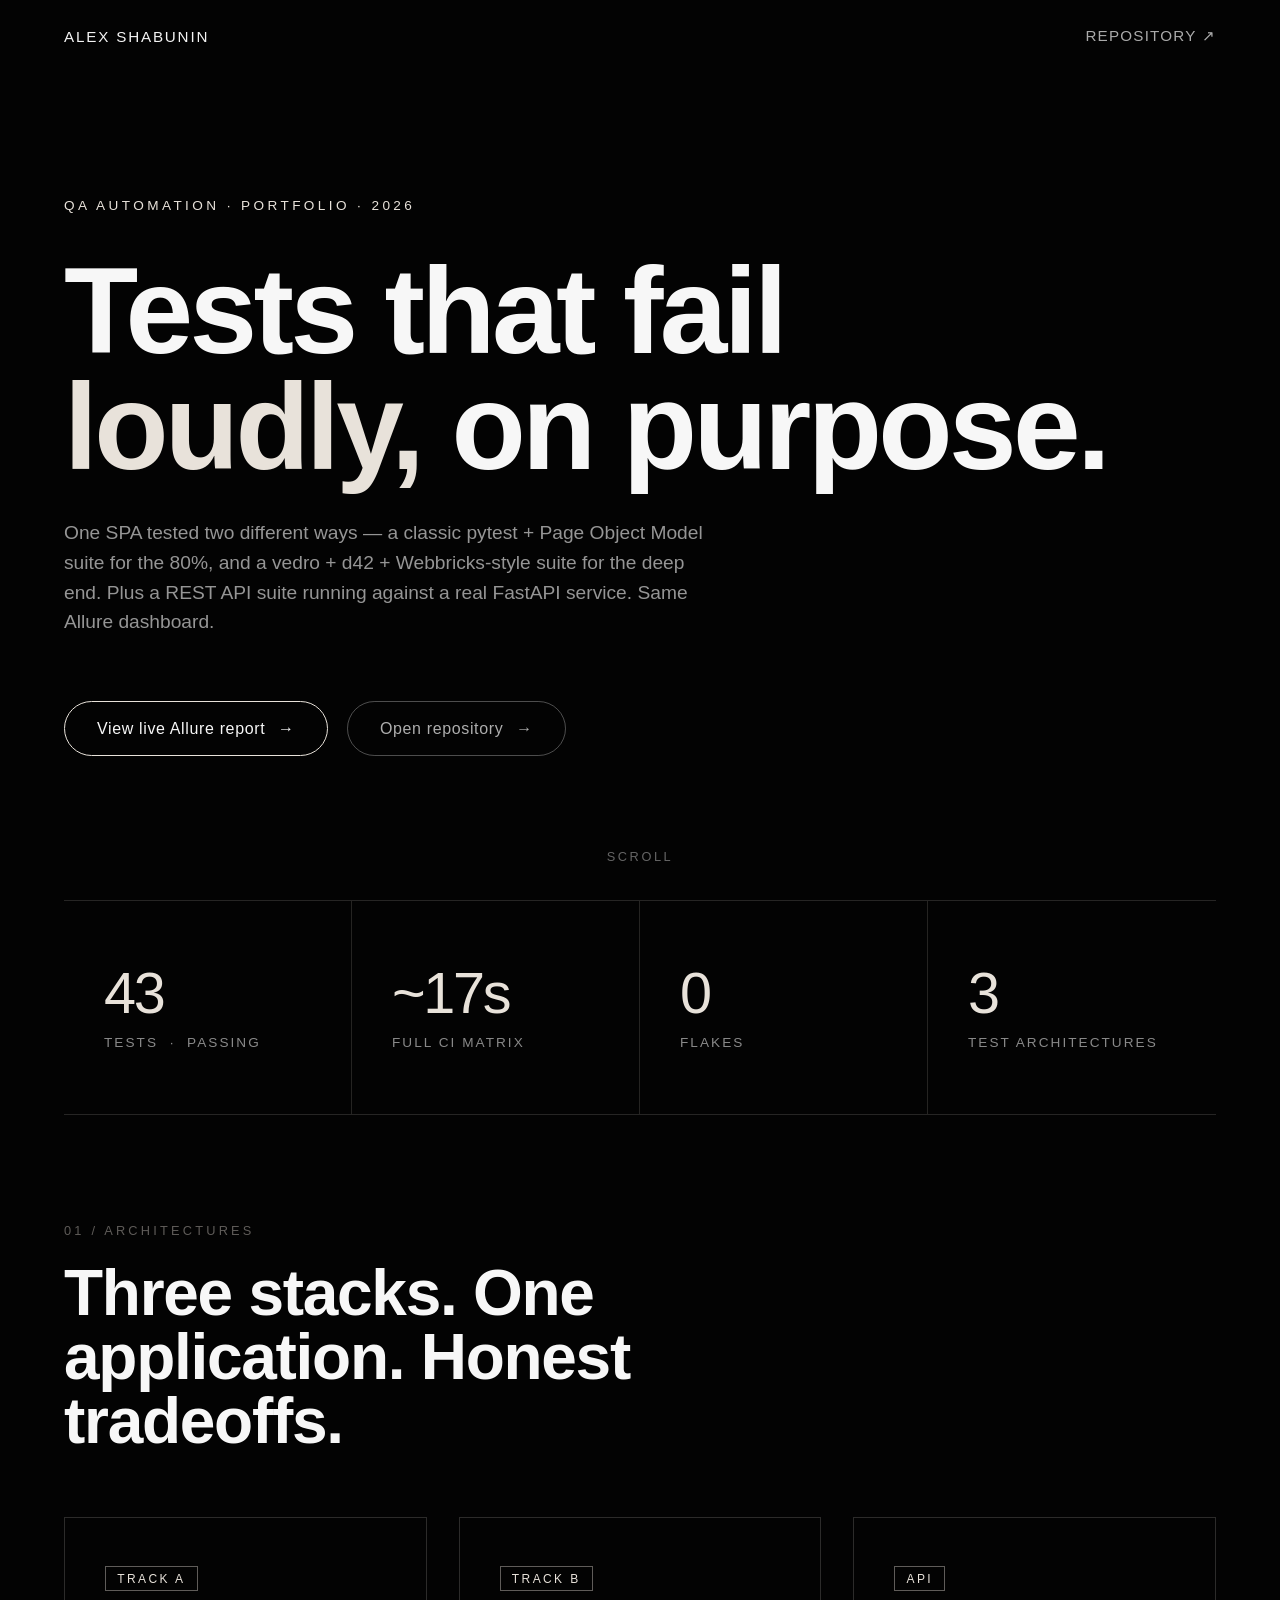
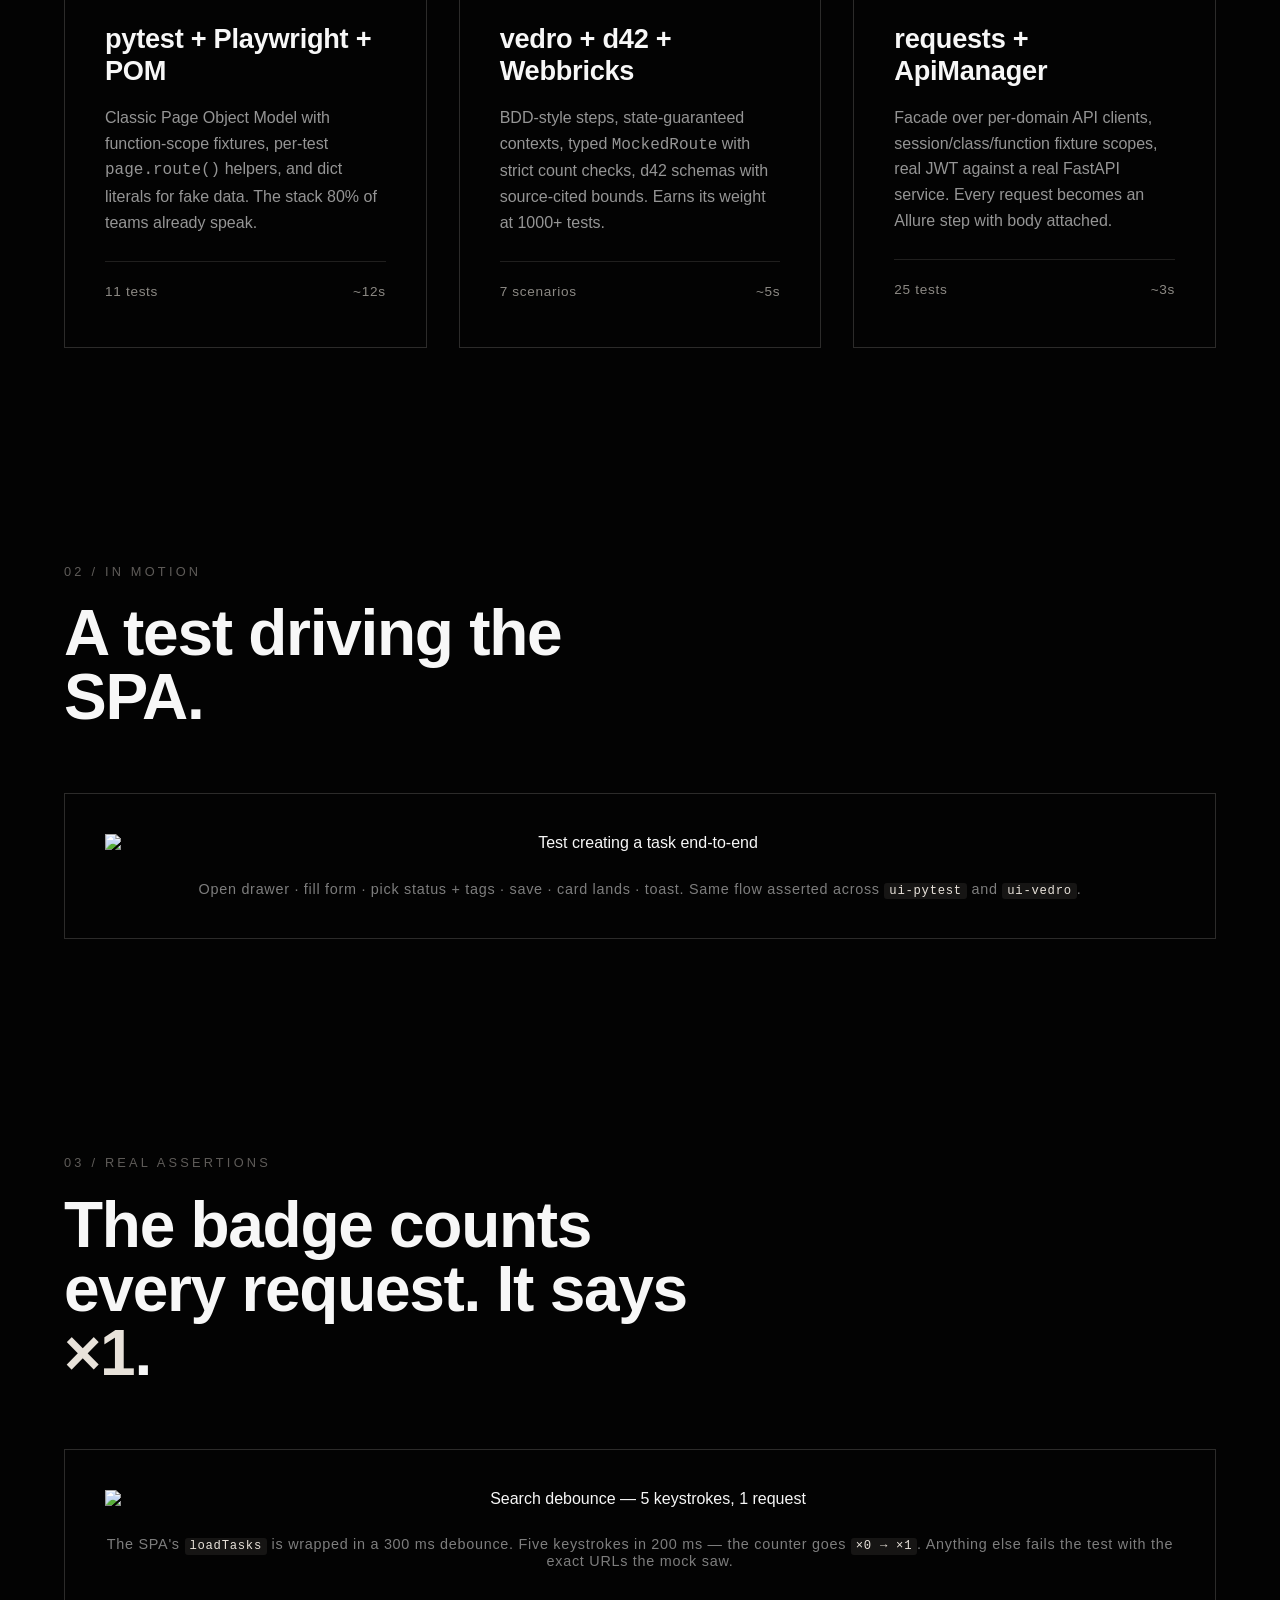
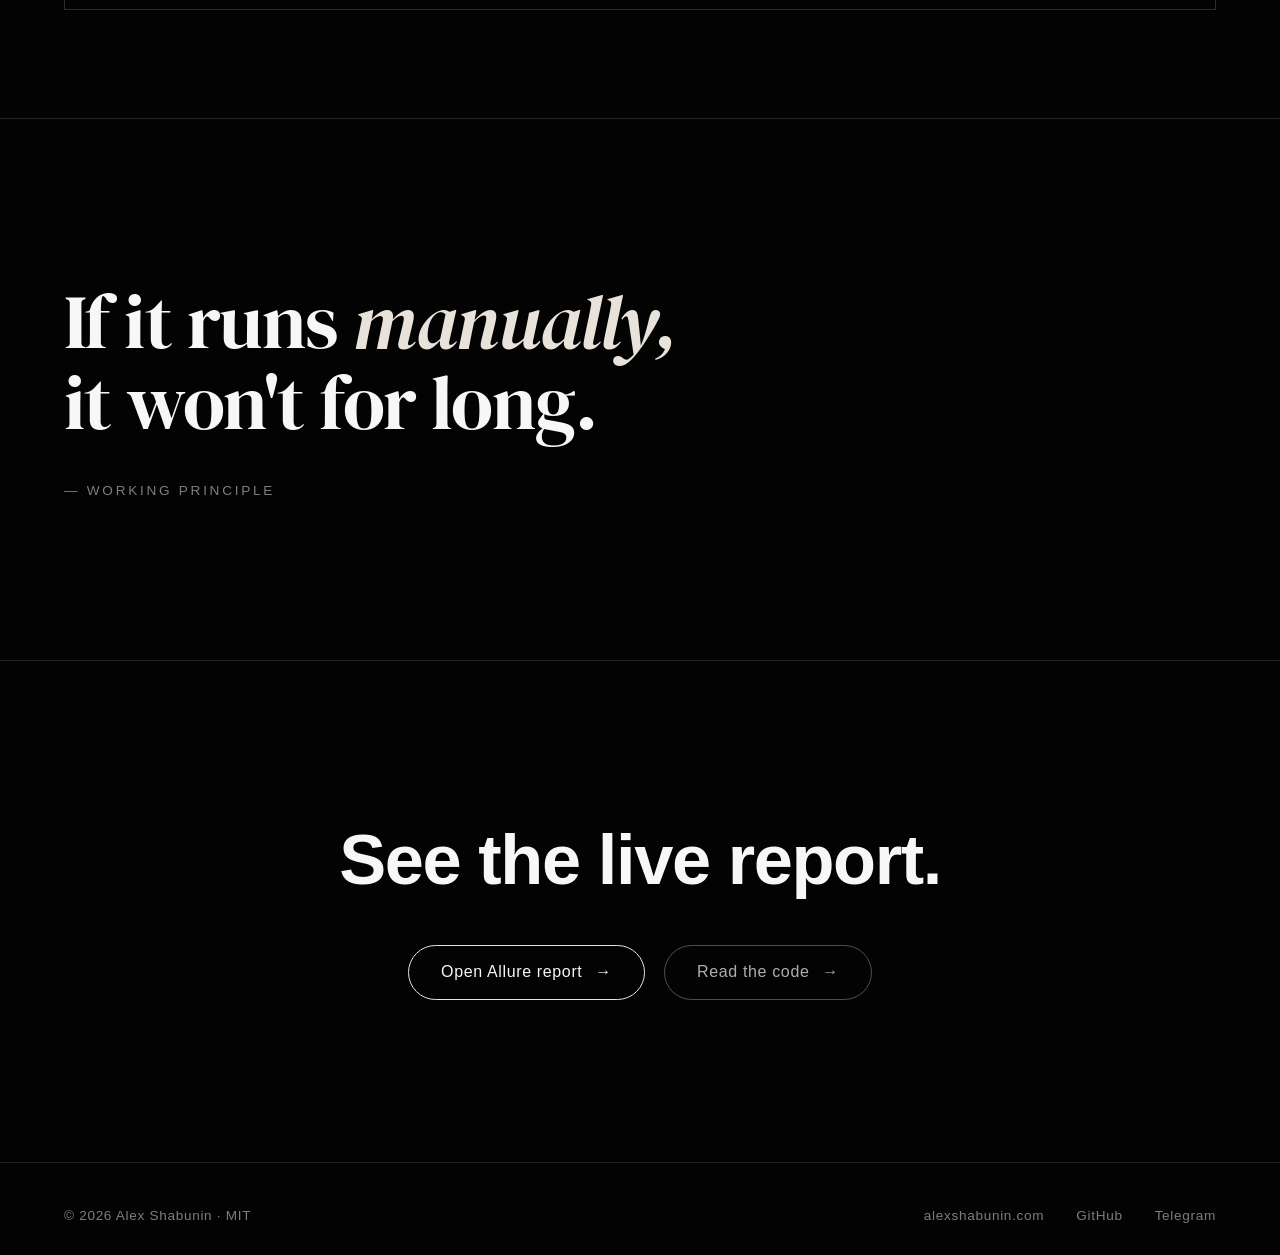
==== docs/landing/index.html @ 3880f094 "feat: landing page on pages root; allure moved to /report/" ====
<!DOCTYPE html>
<html lang="en">
<head>
<meta charset="UTF-8">
<meta name="viewport" content="width=device-width, initial-scale=1.0">
<title>qa-automation-portfolio — Alex Shabunin</title>
<meta name="description" content="Test automation portfolio — one SPA, two UI architectures (pytest+POM and vedro+d42), plus REST API tests via ApiManager.">
<meta property="og:title" content="qa-automation-portfolio">
<meta property="og:description" content="One SPA. Two UI architectures. + REST API suite.">
<meta property="og:image" content="https://raw.githubusercontent.com/nightmarovvv/qa-automation-portfolio/main/docs/img/social-preview.png">
<meta property="og:url" content="https://nightmarovvv.github.io/qa-automation-portfolio/">
<meta name="twitter:card" content="summary_large_image">

<link rel="preconnect" href="https://fonts.googleapis.com">
<link rel="preconnect" href="https://fonts.gstatic.com" crossorigin>
<link href="https://fonts.googleapis.com/css2?family=DM+Serif+Display&display=swap" rel="stylesheet">
<style>
@font-face {
  font-family: 'Neue Montreal Variable';
  src: url('https://assets.website-files.com/5f69856bad1199253301ca0a/6223e8b06cc398c754ab714a_PPNeueMontreal-Variable.ttf') format('truetype');
  font-weight: 100 900;
  font-display: swap;
}
@font-face {
  font-family: 'Neue Montreal';
  src: url('https://assets.website-files.com/5f69856bad1199253301ca0a/6223e8b065ddb43c53578e4d_PPNeueMontreal-Book.otf') format('opentype');
  font-weight: 400;
  font-display: swap;
}
</style>

<style>
*,*::before,*::after { margin:0; padding:0; box-sizing:border-box; }
html { font-size: 16px; overflow-x: hidden; scroll-behavior: smooth; }
body {
  font-family: 'Neue Montreal Variable','Neue Montreal',-apple-system,sans-serif;
  background: #030303; color: #f7f7f7;
  overflow-x: hidden;
  opacity: 0; transition: opacity .5s ease;
  font-variation-settings: "wght" 380;
  -webkit-font-smoothing: antialiased;
  -moz-osx-font-smoothing: grayscale;
}
body.loaded { opacity: 1; }
a { color: inherit; text-decoration: none; }
img { max-width: 100%; display: block; }

/* ============== top bar ============== */
.top-bar {
  position: fixed; top: 0; left: 0; right: 0; z-index: 1000;
  display: flex; justify-content: space-between; align-items: center;
  padding: 3vh 5vw;
  mix-blend-mode: difference;
}
.logo {
  font-size: .95rem; letter-spacing: .12em; text-transform: uppercase;
  font-variation-settings: "wght" 500;
}
.logo a:hover { text-decoration: underline; text-underline-offset: 6px; }
.top-link {
  font-size: .95rem; letter-spacing: .08em; text-transform: uppercase;
  font-variation-settings: "wght" 350;
  opacity: .7; transition: font-variation-settings .4s, opacity .3s;
}
.top-link:hover { font-variation-settings: "wght" 600; opacity: 1; }

/* ============== hero ============== */
.hero {
  min-height: 100vh; padding: 14vh 5vw 8vh;
  display: flex; flex-direction: column; justify-content: center;
  position: relative;
}
.hero-caption {
  font-size: .85rem; letter-spacing: .25em; text-transform: uppercase;
  color: #e8e2da; opacity: .55; margin-bottom: 2.5rem;
  font-variation-settings: "wght" 400;
}
.hero h1 {
  font-size: clamp(3rem, 9.5vw, 9rem);
  line-height: .96; letter-spacing: -.03em;
  font-variation-settings: "wght" 500;
  margin-bottom: 2rem;
}
.hero h1 .accent { color: #e8e2da; }
.hero-sub {
  font-size: clamp(1.1rem, 1.5vw, 1.4rem);
  max-width: 60ch; color: rgba(247,247,247,.6);
  font-weight: 300; line-height: 1.55;
  margin-bottom: 4rem;
}
.cta-row { display: flex; flex-wrap: wrap; gap: 1.2rem; }
.cta {
  display: inline-flex; align-items: center; gap: .8rem;
  padding: 1.1rem 2rem;
  border: 1px solid #e8e2da;
  border-radius: 100px;
  font-size: 1rem; letter-spacing: .04em;
  font-variation-settings: "wght" 500;
  transition: background .3s, color .3s, transform .3s;
}
.cta:hover { background: #e8e2da; color: #030303; transform: translateY(-2px); }
.cta.secondary { border-color: rgba(247,247,247,.3); color: rgba(247,247,247,.7); }
.cta.secondary:hover { background: rgba(247,247,247,.05); color: #f7f7f7; border-color: #f7f7f7; }
.cta .arrow { display: inline-block; transition: transform .3s; }
.cta:hover .arrow { transform: translateX(4px); }

.scroll-hint {
  position: absolute; bottom: 4vh; left: 50%; transform: translateX(-50%);
  font-size: .8rem; letter-spacing: .2em; text-transform: uppercase;
  color: rgba(247,247,247,.4);
  animation: drift 2s ease-in-out infinite;
}
@keyframes drift {
  0%,100% { transform: translate(-50%, 0); opacity: .4; }
  50%     { transform: translate(-50%, 6px); opacity: .7; }
}

/* ============== section ============== */
section { padding: 12vh 5vw; position: relative; }
.section-num {
  font-size: .8rem; letter-spacing: .25em; text-transform: uppercase;
  color: rgba(232,226,218,.4); margin-bottom: 1.4rem;
}
.section-title {
  font-size: clamp(2.2rem, 5vw, 4.2rem);
  letter-spacing: -.02em; line-height: 1;
  font-variation-settings: "wght" 500;
  margin-bottom: 4rem;
  max-width: 18ch;
}

/* ============== stats grid ============== */
.stats {
  display: grid; grid-template-columns: repeat(4, 1fr); gap: 0;
  border-top: 1px solid rgba(232,226,218,.15);
  border-bottom: 1px solid rgba(232,226,218,.15);
}
.stat {
  padding: 4rem 2.5rem;
  border-right: 1px solid rgba(232,226,218,.15);
}
.stat:last-child { border-right: none; }
.stat-num {
  font-size: clamp(2.5rem, 4.5vw, 4rem);
  letter-spacing: -.04em; line-height: 1;
  font-variation-settings: "wght" 500;
  margin-bottom: .8rem;
  color: #e8e2da;
}
.stat-label {
  font-size: .85rem; letter-spacing: .15em; text-transform: uppercase;
  color: rgba(247,247,247,.55);
  font-variation-settings: "wght" 400;
}

/* ============== three-up ============== */
.three-up {
  display: grid; grid-template-columns: repeat(3, 1fr); gap: 2rem;
}
.stack-card {
  padding: 3rem 2.5rem;
  border: 1px solid rgba(232,226,218,.18);
  transition: border-color .4s, transform .4s;
}
.stack-card:hover { border-color: #e8e2da; transform: translateY(-4px); }
.stack-card .badge {
  display: inline-block;
  font-size: .75rem; letter-spacing: .2em; text-transform: uppercase;
  padding: .3rem .7rem; border: 1px solid rgba(232,226,218,.4);
  color: #e8e2da; margin-bottom: 2rem;
}
.stack-card h3 {
  font-size: 1.7rem; letter-spacing: -.01em; line-height: 1.15;
  font-variation-settings: "wght" 500;
  margin-bottom: 1.2rem;
}
.stack-card p {
  font-size: 1rem; color: rgba(247,247,247,.6); line-height: 1.6;
  margin-bottom: 1.6rem;
}
.stack-card .meta {
  display: flex; justify-content: space-between;
  font-size: .85rem; letter-spacing: .05em;
  color: rgba(232,226,218,.6);
  padding-top: 1.4rem; border-top: 1px solid rgba(232,226,218,.12);
}

/* ============== demo block ============== */
.demo-block {
  border: 1px solid rgba(232,226,218,.18);
  padding: 2.5rem;
  text-align: center;
}
.demo-block img { width: 100%; max-width: 1100px; margin: 0 auto; }
.demo-caption {
  margin-top: 1.8rem; font-size: .9rem; letter-spacing: .05em;
  color: rgba(247,247,247,.5);
}
.demo-caption code {
  font-family: 'JetBrains Mono', ui-monospace, Menlo, monospace;
  font-size: .85em; padding: .1em .4em; border-radius: 3px;
  background: rgba(232,226,218,.08); color: #e8e2da;
}

/* ============== quote ============== */
.quote-block {
  text-align: left;
  padding: 18vh 5vw;
  border-top: 1px solid rgba(232,226,218,.15);
  border-bottom: 1px solid rgba(232,226,218,.15);
}
.quote-block .q {
  font-family: 'DM Serif Display', serif;
  font-size: clamp(2.5rem, 6vw, 5rem);
  line-height: 1.05; letter-spacing: -.02em;
  max-width: 22ch;
  margin-bottom: 2.5rem;
}
.quote-block .q .em { color: #e8e2da; font-style: italic; }
.quote-block .who {
  font-size: .85rem; letter-spacing: .2em; text-transform: uppercase;
  color: rgba(247,247,247,.5);
}

/* ============== cta panel ============== */
.cta-panel {
  text-align: center;
  padding: 18vh 5vw;
}
.cta-panel h2 {
  font-size: clamp(2.4rem, 5.5vw, 4.5rem);
  letter-spacing: -.02em; line-height: 1.05;
  margin-bottom: 3rem;
  font-variation-settings: "wght" 500;
}
.cta-panel .cta-row { justify-content: center; }

/* ============== footer ============== */
footer {
  padding: 5vh 5vw 4vh;
  border-top: 1px solid rgba(232,226,218,.12);
  display: flex; justify-content: space-between; align-items: center;
  font-size: .85rem; letter-spacing: .05em;
  color: rgba(247,247,247,.5);
}
footer a { color: inherit; transition: color .3s; }
footer a:hover { color: #e8e2da; }
footer .links { display: flex; gap: 2rem; }

/* ============== reveal animation ============== */
.reveal {
  opacity: 0;
  transform: translateY(28px);
  transition: opacity .9s cubic-bezier(.16,1,.3,1), transform .9s cubic-bezier(.16,1,.3,1);
}
.reveal.is-in { opacity: 1; transform: none; }

/* ============== responsive ============== */
@media (max-width: 900px) {
  .three-up { grid-template-columns: 1fr; }
  .stats { grid-template-columns: repeat(2, 1fr); }
  .stat:nth-child(2) { border-right: none; }
  .stat:nth-child(1), .stat:nth-child(2) { border-bottom: 1px solid rgba(232,226,218,.15); }
  footer { flex-direction: column; gap: 1rem; }
}
</style>
</head>
<body>

<div class="top-bar">
  <div class="logo"><a href="https://alexshabunin.com">Alex Shabunin</a></div>
  <a class="top-link" href="https://github.com/nightmarovvv/qa-automation-portfolio">Repository ↗</a>
</div>

<!-- HERO -->
<section class="hero">
  <div class="hero-caption reveal">QA AUTOMATION · PORTFOLIO · 2026</div>
  <h1 class="reveal">
    Tests that fail<br/>
    <span class="accent">loudly,</span> on purpose.
  </h1>
  <p class="hero-sub reveal">
    One SPA tested two different ways — a classic pytest + Page Object Model
    suite for the 80%, and a vedro + d42 + Webbricks-style suite for the deep
    end. Plus a REST API suite running against a real FastAPI service. Same
    Allure dashboard.
  </p>
  <div class="cta-row reveal">
    <a class="cta" href="./report/">
      View live Allure report <span class="arrow">→</span>
    </a>
    <a class="cta secondary" href="https://github.com/nightmarovvv/qa-automation-portfolio">
      Open repository <span class="arrow">→</span>
    </a>
  </div>
  <div class="scroll-hint">Scroll</div>
</section>

<!-- STATS -->
<section style="padding-top:0;padding-bottom:0;">
  <div class="stats">
    <div class="stat reveal">
      <div class="stat-num">43</div>
      <div class="stat-label">tests &nbsp;·&nbsp; passing</div>
    </div>
    <div class="stat reveal">
      <div class="stat-num">~17s</div>
      <div class="stat-label">full CI matrix</div>
    </div>
    <div class="stat reveal">
      <div class="stat-num">0</div>
      <div class="stat-label">flakes</div>
    </div>
    <div class="stat reveal">
      <div class="stat-num">3</div>
      <div class="stat-label">test architectures</div>
    </div>
  </div>
</section>

<!-- THREE STACKS -->
<section>
  <div class="section-num reveal">01 / Architectures</div>
  <h2 class="section-title reveal">Three stacks. One application. Honest tradeoffs.</h2>
  <div class="three-up">
    <div class="stack-card reveal">
      <span class="badge">Track A</span>
      <h3>pytest + Playwright + POM</h3>
      <p>Classic Page Object Model with function-scope fixtures, per-test
      <code>page.route()</code> helpers, and dict literals for fake data. The
      stack 80% of teams already speak.</p>
      <div class="meta"><span>11 tests</span><span>~12s</span></div>
    </div>
    <div class="stack-card reveal">
      <span class="badge">Track B</span>
      <h3>vedro + d42 + Webbricks</h3>
      <p>BDD-style steps, state-guaranteed contexts, typed
      <code>MockedRoute</code> with strict count checks, d42 schemas with
      source-cited bounds. Earns its weight at 1000+ tests.</p>
      <div class="meta"><span>7 scenarios</span><span>~5s</span></div>
    </div>
    <div class="stack-card reveal">
      <span class="badge">API</span>
      <h3>requests + ApiManager</h3>
      <p>Facade over per-domain API clients, session/class/function fixture
      scopes, real JWT against a real FastAPI service. Every request becomes
      an Allure step with body attached.</p>
      <div class="meta"><span>25 tests</span><span>~3s</span></div>
    </div>
  </div>
</section>

<!-- DEMO -->
<section>
  <div class="section-num reveal">02 / In motion</div>
  <h2 class="section-title reveal">A test driving the SPA.</h2>
  <div class="demo-block reveal">
    <img src="../img/demo-create-task.gif" alt="Test creating a task end-to-end" />
    <div class="demo-caption">
      Open drawer · fill form · pick status + tags · save · card lands ·
      toast. Same flow asserted across <code>ui-pytest</code> and
      <code>ui-vedro</code>.
    </div>
  </div>
</section>

<!-- DEBOUNCE DEMO -->
<section>
  <div class="section-num reveal">03 / Real assertions</div>
  <h2 class="section-title reveal">The badge counts every request. It says <span style="color:#e8e2da">×1</span>.</h2>
  <div class="demo-block reveal">
    <img src="../img/demo-search-debounce.gif" alt="Search debounce — 5 keystrokes, 1 request" />
    <div class="demo-caption">
      The SPA's <code>loadTasks</code> is wrapped in a 300 ms debounce. Five
      keystrokes in 200 ms — the counter goes <code>×0 → ×1</code>. Anything
      else fails the test with the exact URLs the mock saw.
    </div>
  </div>
</section>

<!-- QUOTE -->
<section class="quote-block">
  <p class="q reveal">
    If it runs <span class="em">manually,</span><br/>
    it won't for long.
  </p>
  <div class="who reveal">— working principle</div>
</section>

<!-- CTA -->
<section class="cta-panel">
  <h2 class="reveal">See the live report.</h2>
  <div class="cta-row reveal">
    <a class="cta" href="./report/">
      Open Allure report <span class="arrow">→</span>
    </a>
    <a class="cta secondary" href="https://github.com/nightmarovvv/qa-automation-portfolio">
      Read the code <span class="arrow">→</span>
    </a>
  </div>
</section>

<footer>
  <div>© 2026 Alex Shabunin · MIT</div>
  <div class="links">
    <a href="https://alexshabunin.com">alexshabunin.com</a>
    <a href="https://github.com/nightmarovvv">GitHub</a>
    <a href="https://t.me/shanaleks">Telegram</a>
  </div>
</footer>

<script>
window.addEventListener('load', () => {
  document.body.classList.add('loaded');
});

// reveal on scroll
const io = new IntersectionObserver((entries) => {
  for (const e of entries) {
    if (e.isIntersecting) {
      e.target.classList.add('is-in');
      io.unobserve(e.target);
    }
  }
}, { threshold: 0.12, rootMargin: '0px 0px -80px 0px' });

document.querySelectorAll('.reveal').forEach((el, i) => {
  el.style.transitionDelay = (i % 6) * 50 + 'ms';
  io.observe(el);
});
</script>
</body>
</html>
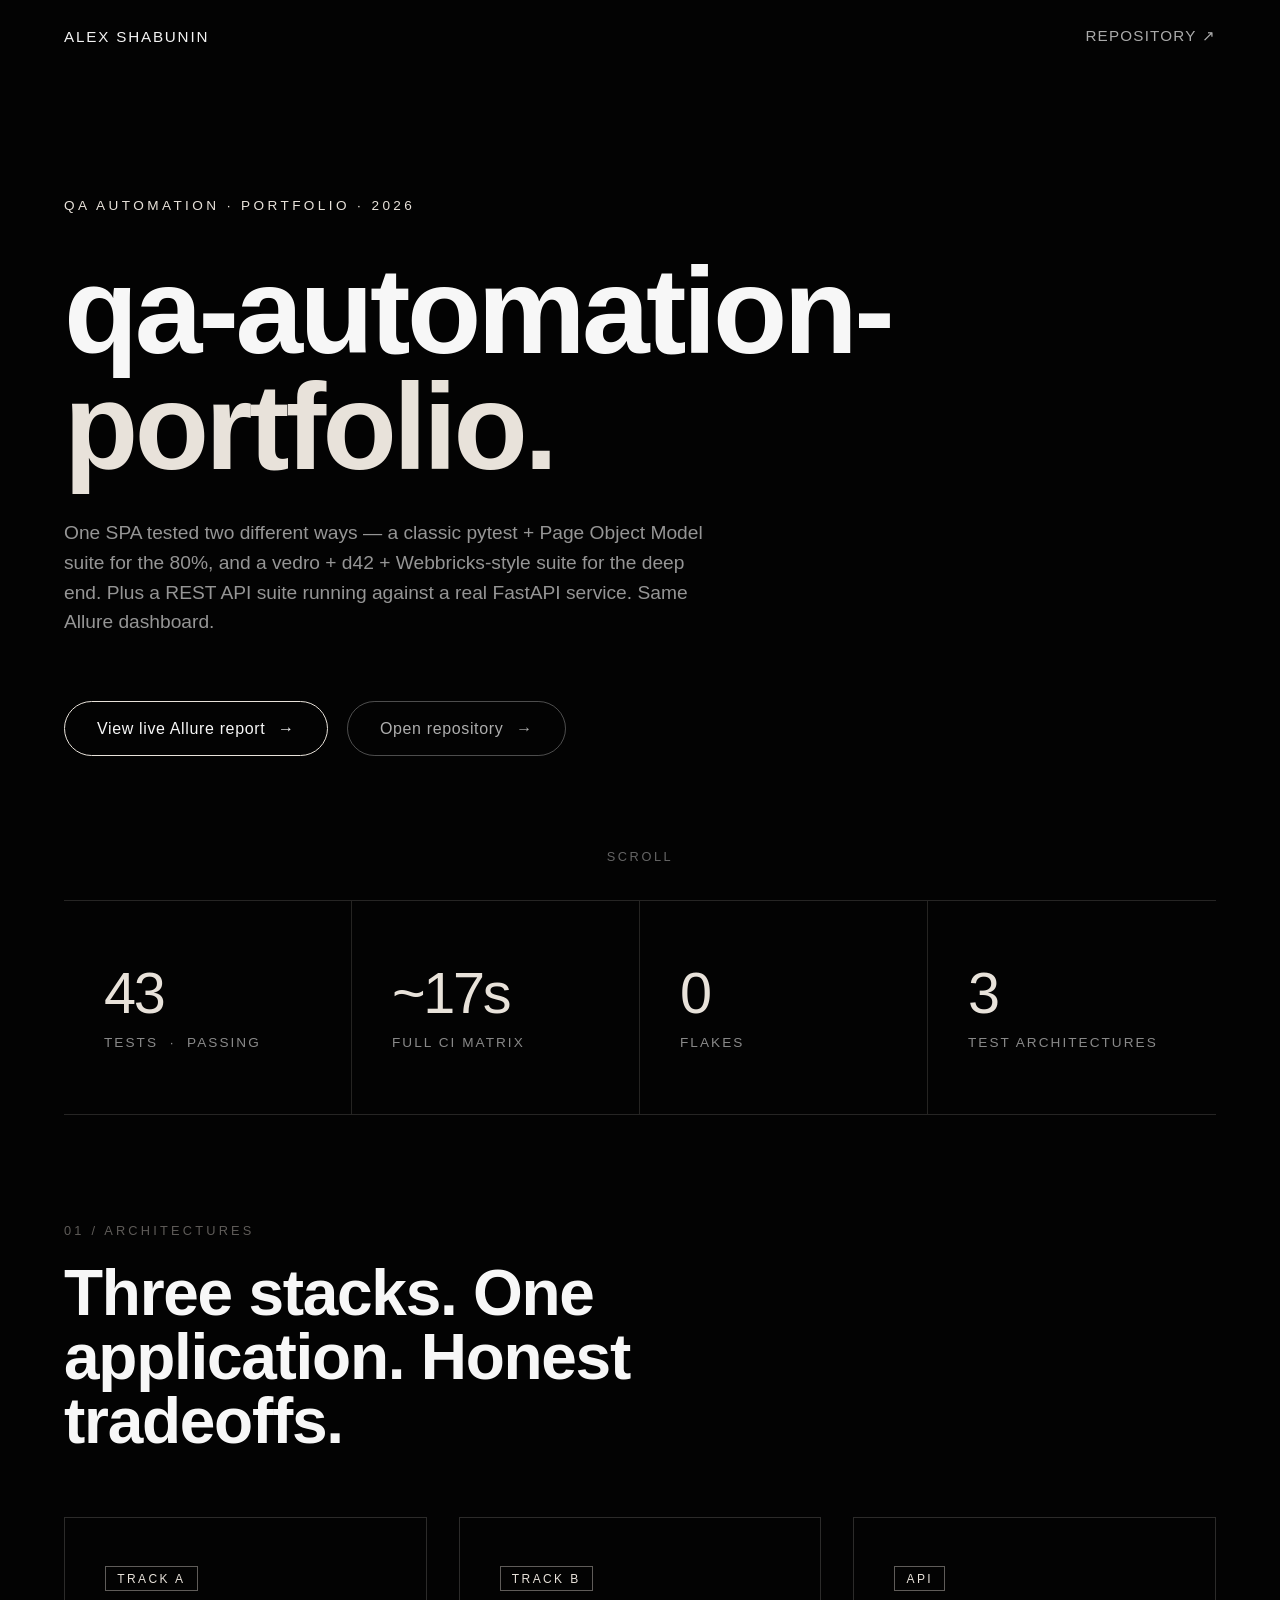
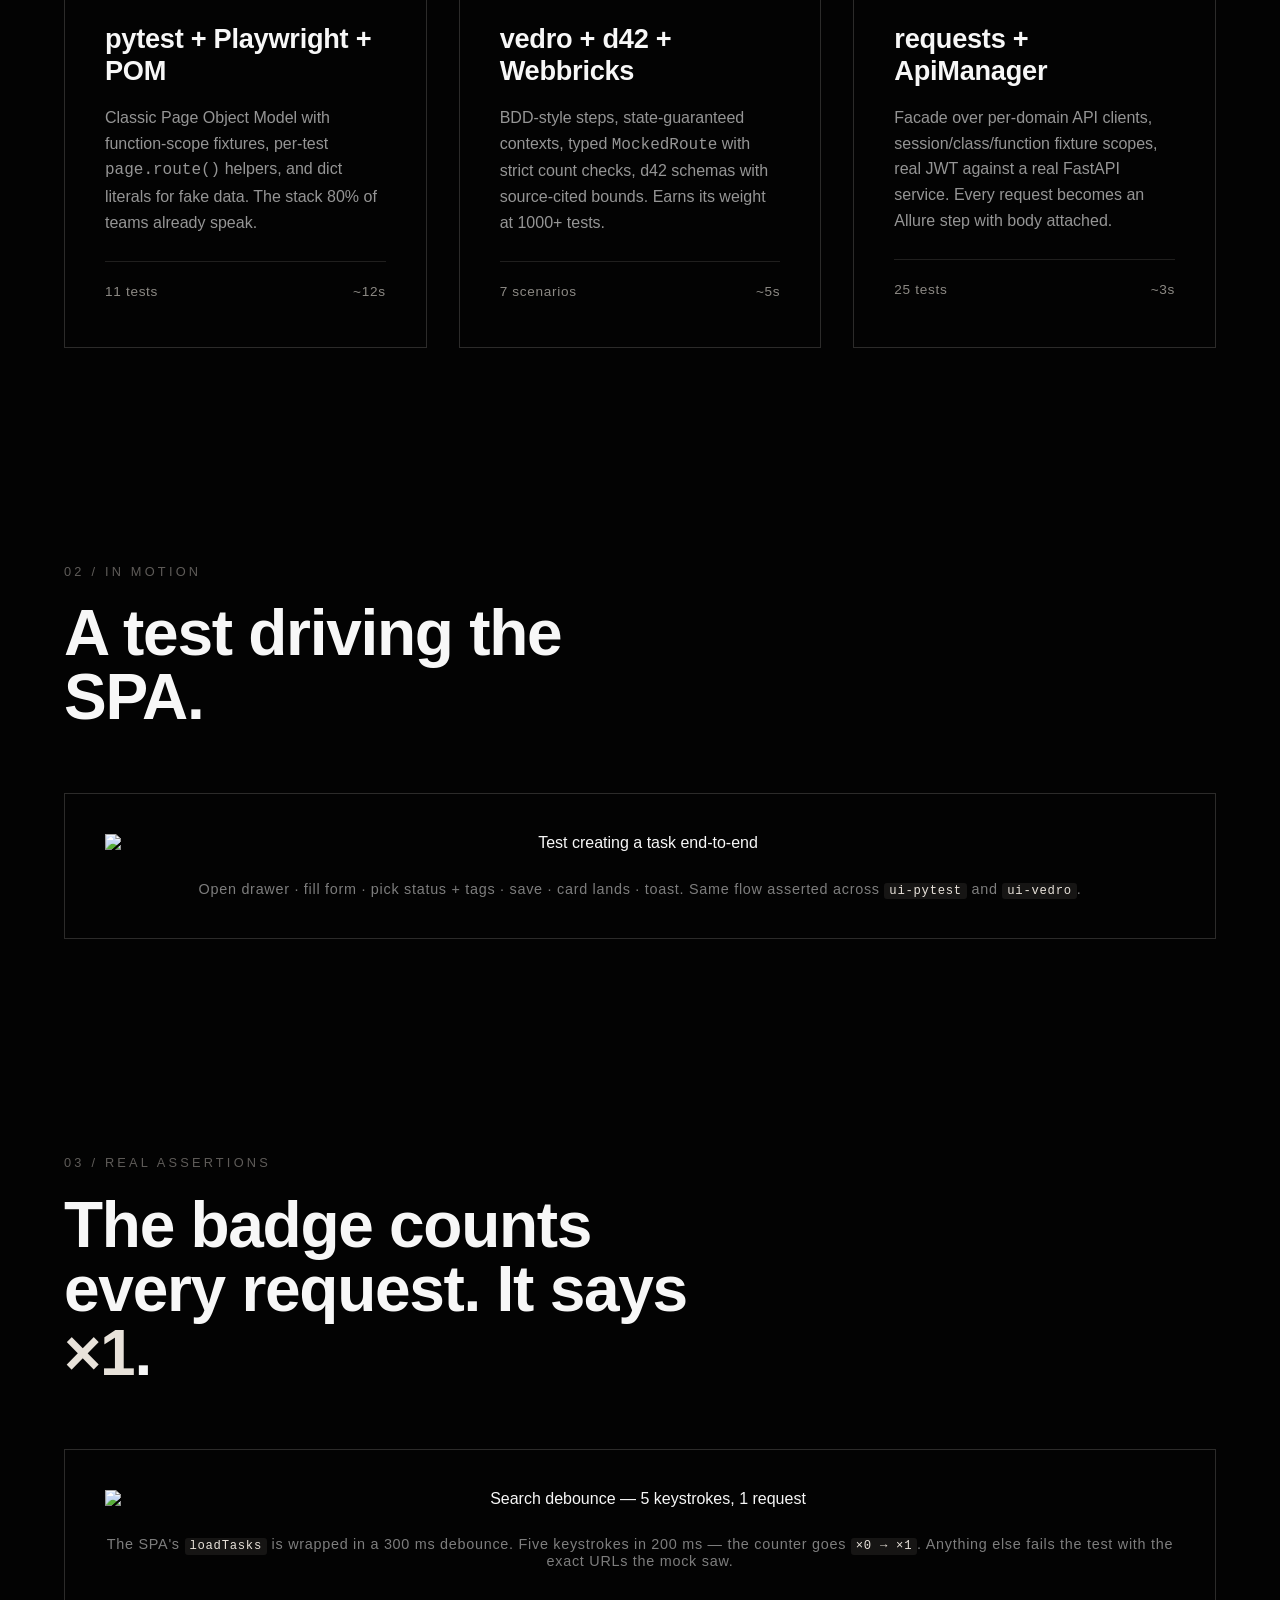
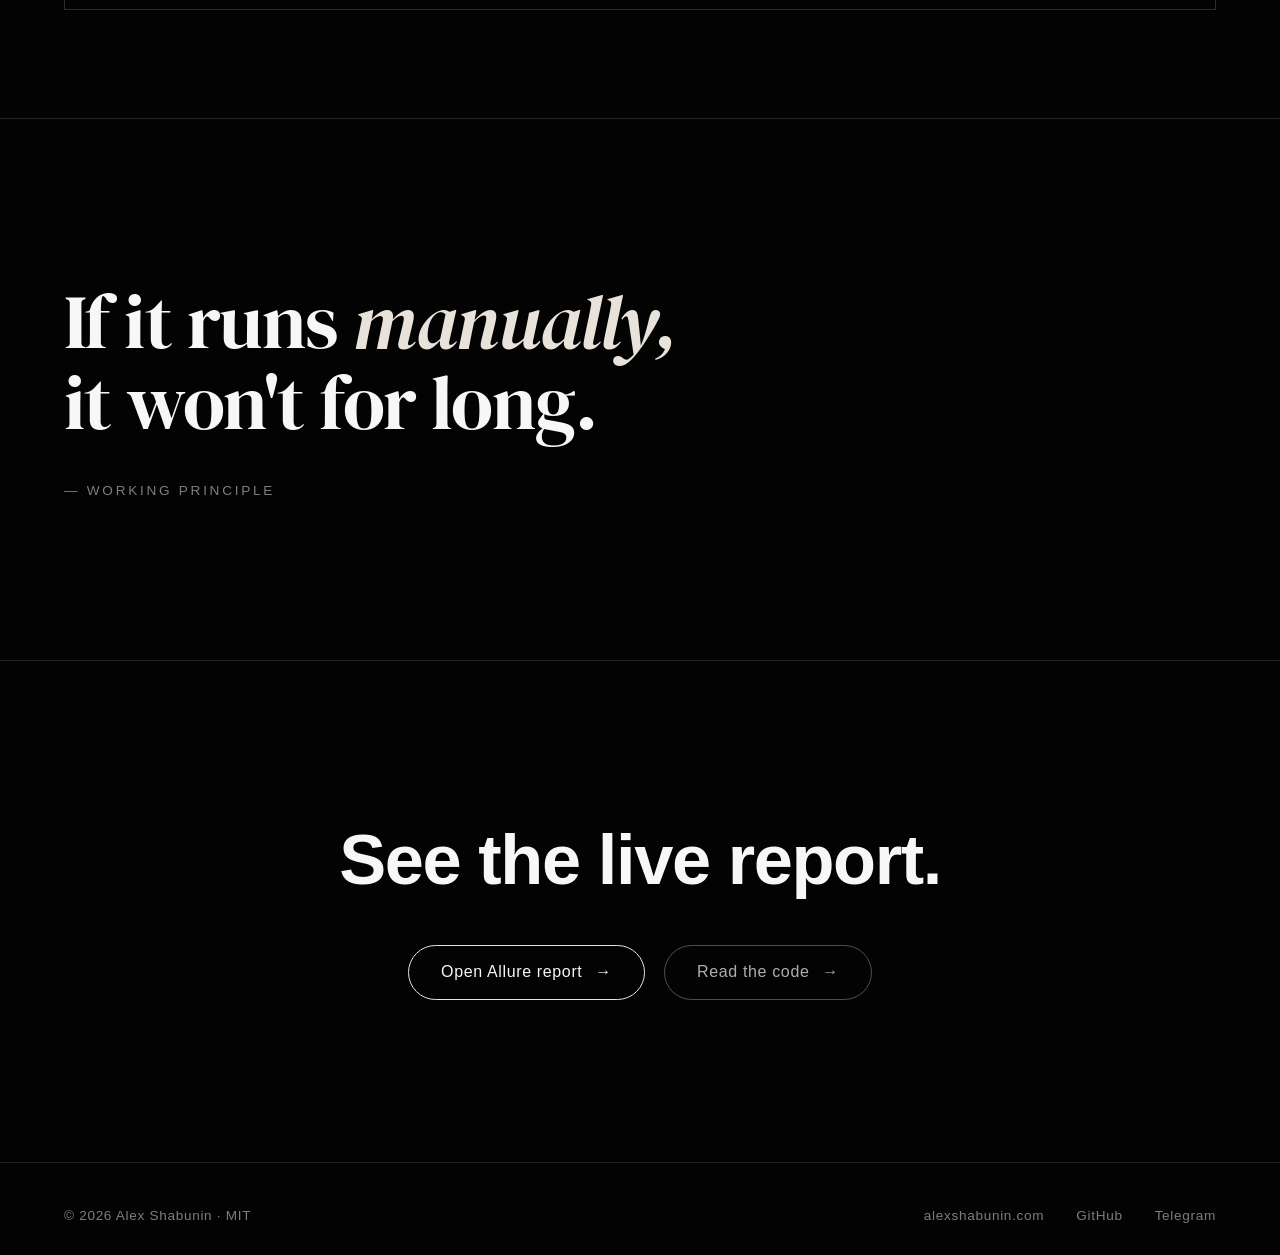
==== commit 31a326a1: "docs: surface architecture + fixture diagrams to main flow, new hero copy, resilient artifact upload" ====
--- a/docs/landing/index.html
+++ b/docs/landing/index.html
@@ -276,8 +276,8 @@
 <section class="hero">
   <div class="hero-caption reveal">QA AUTOMATION · PORTFOLIO · 2026</div>
   <h1 class="reveal">
-    Tests that fail<br/>
-    <span class="accent">loudly,</span> on purpose.
+    qa-automation-<br/>
+    <span class="accent">portfolio.</span>
   </h1>
   <p class="hero-sub reveal">
     One SPA tested two different ways — a classic pytest + Page Object Model
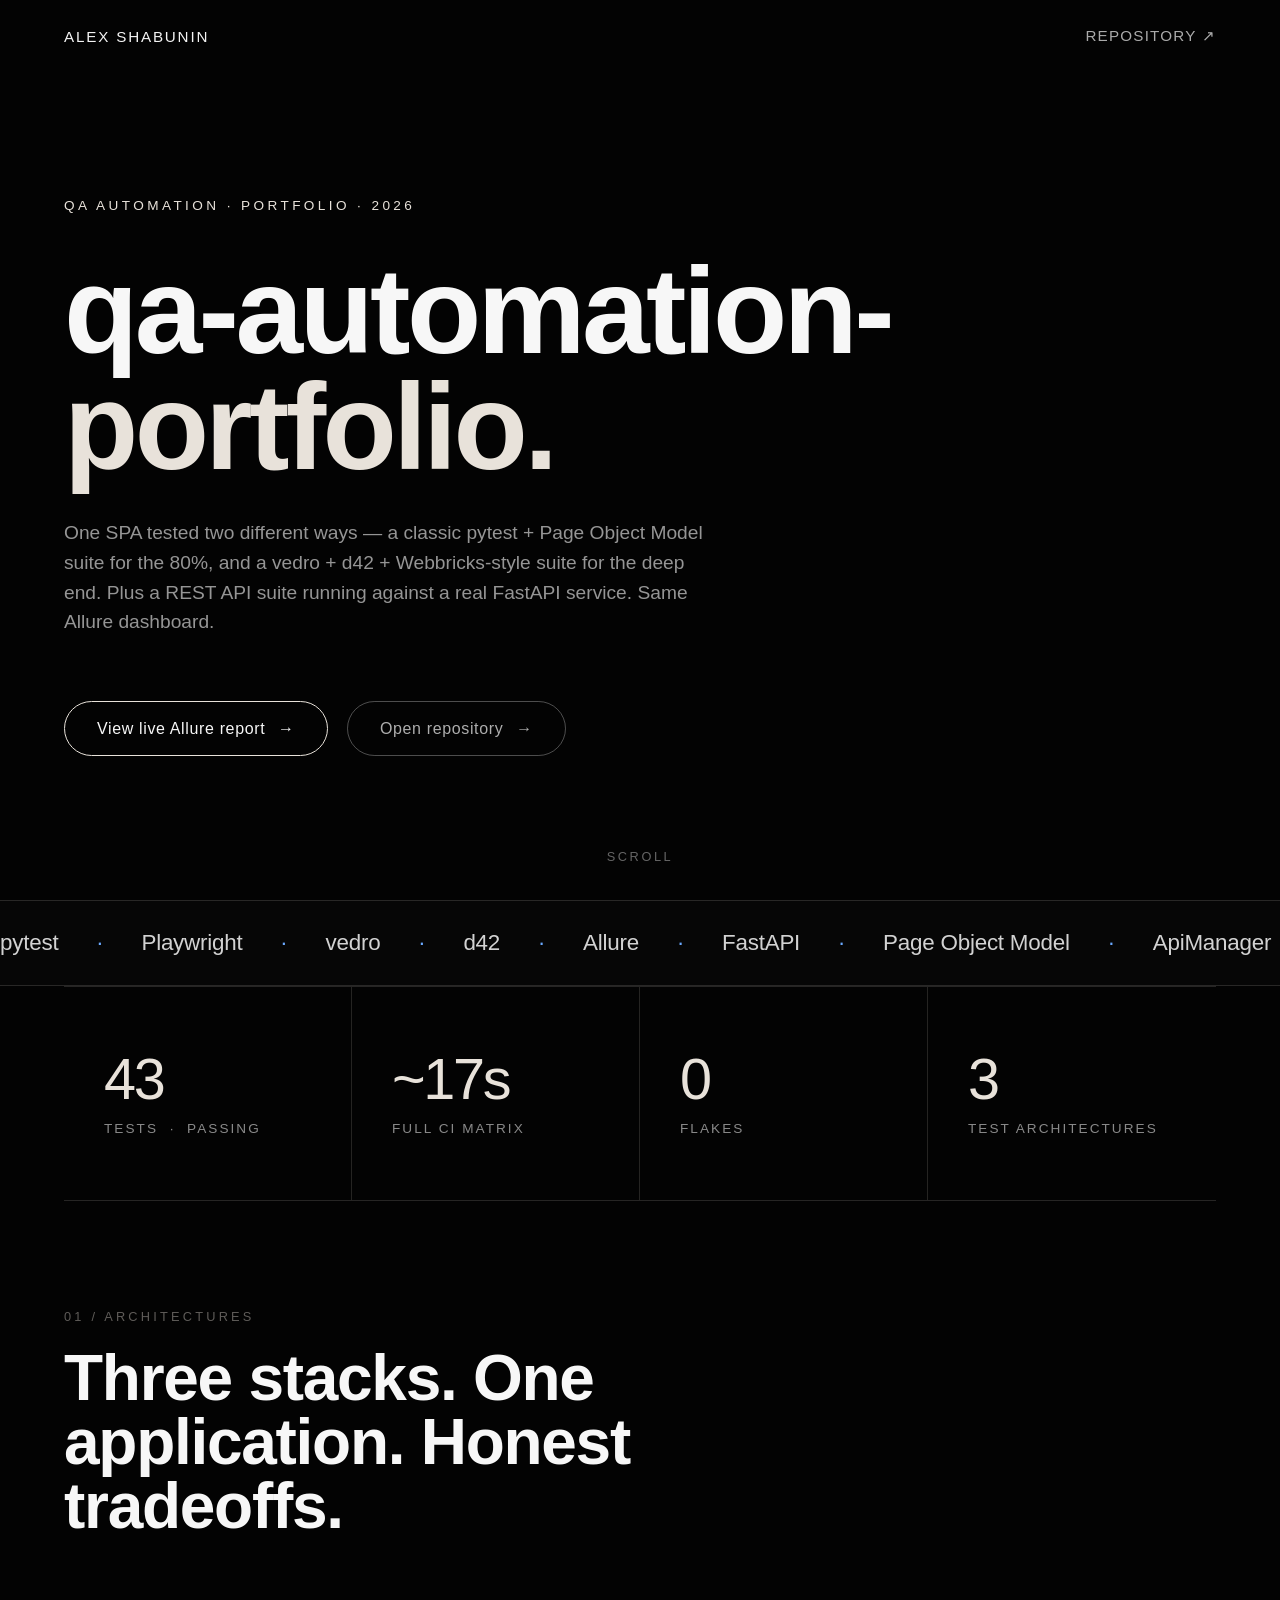
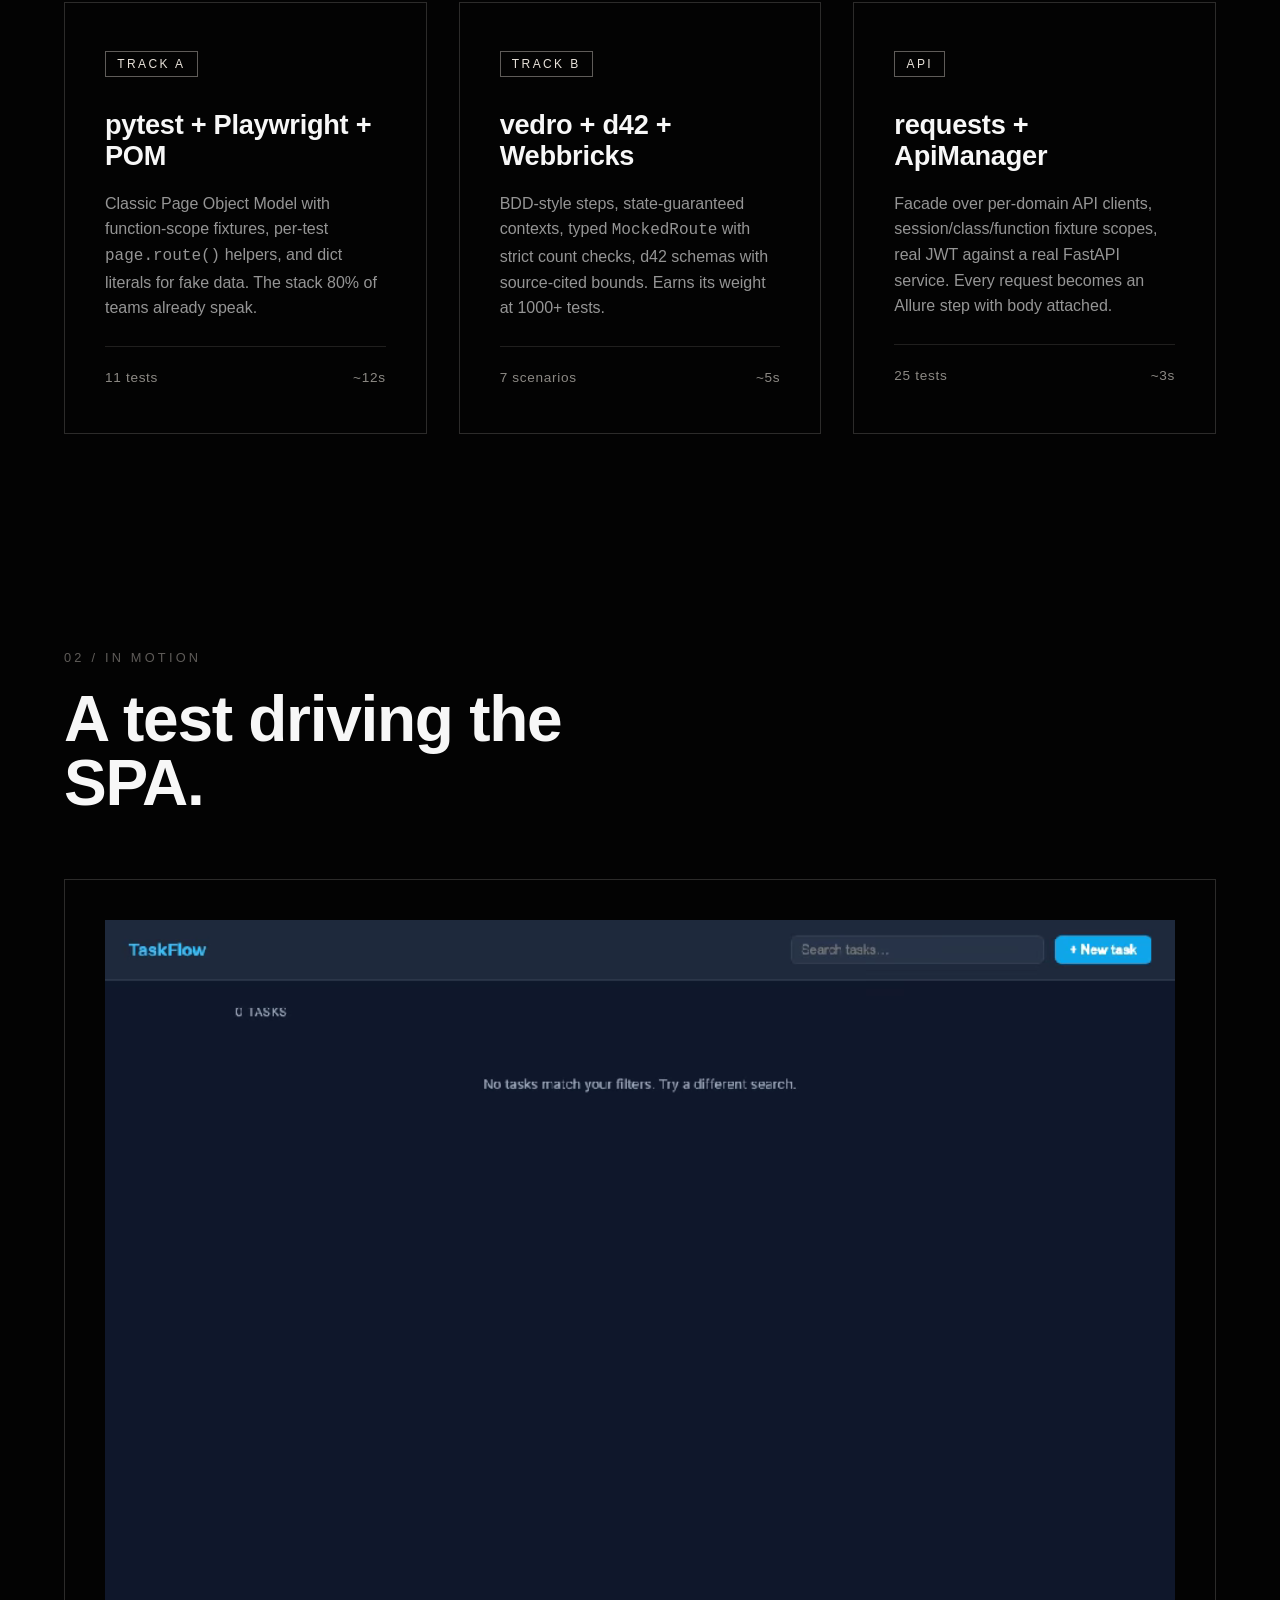
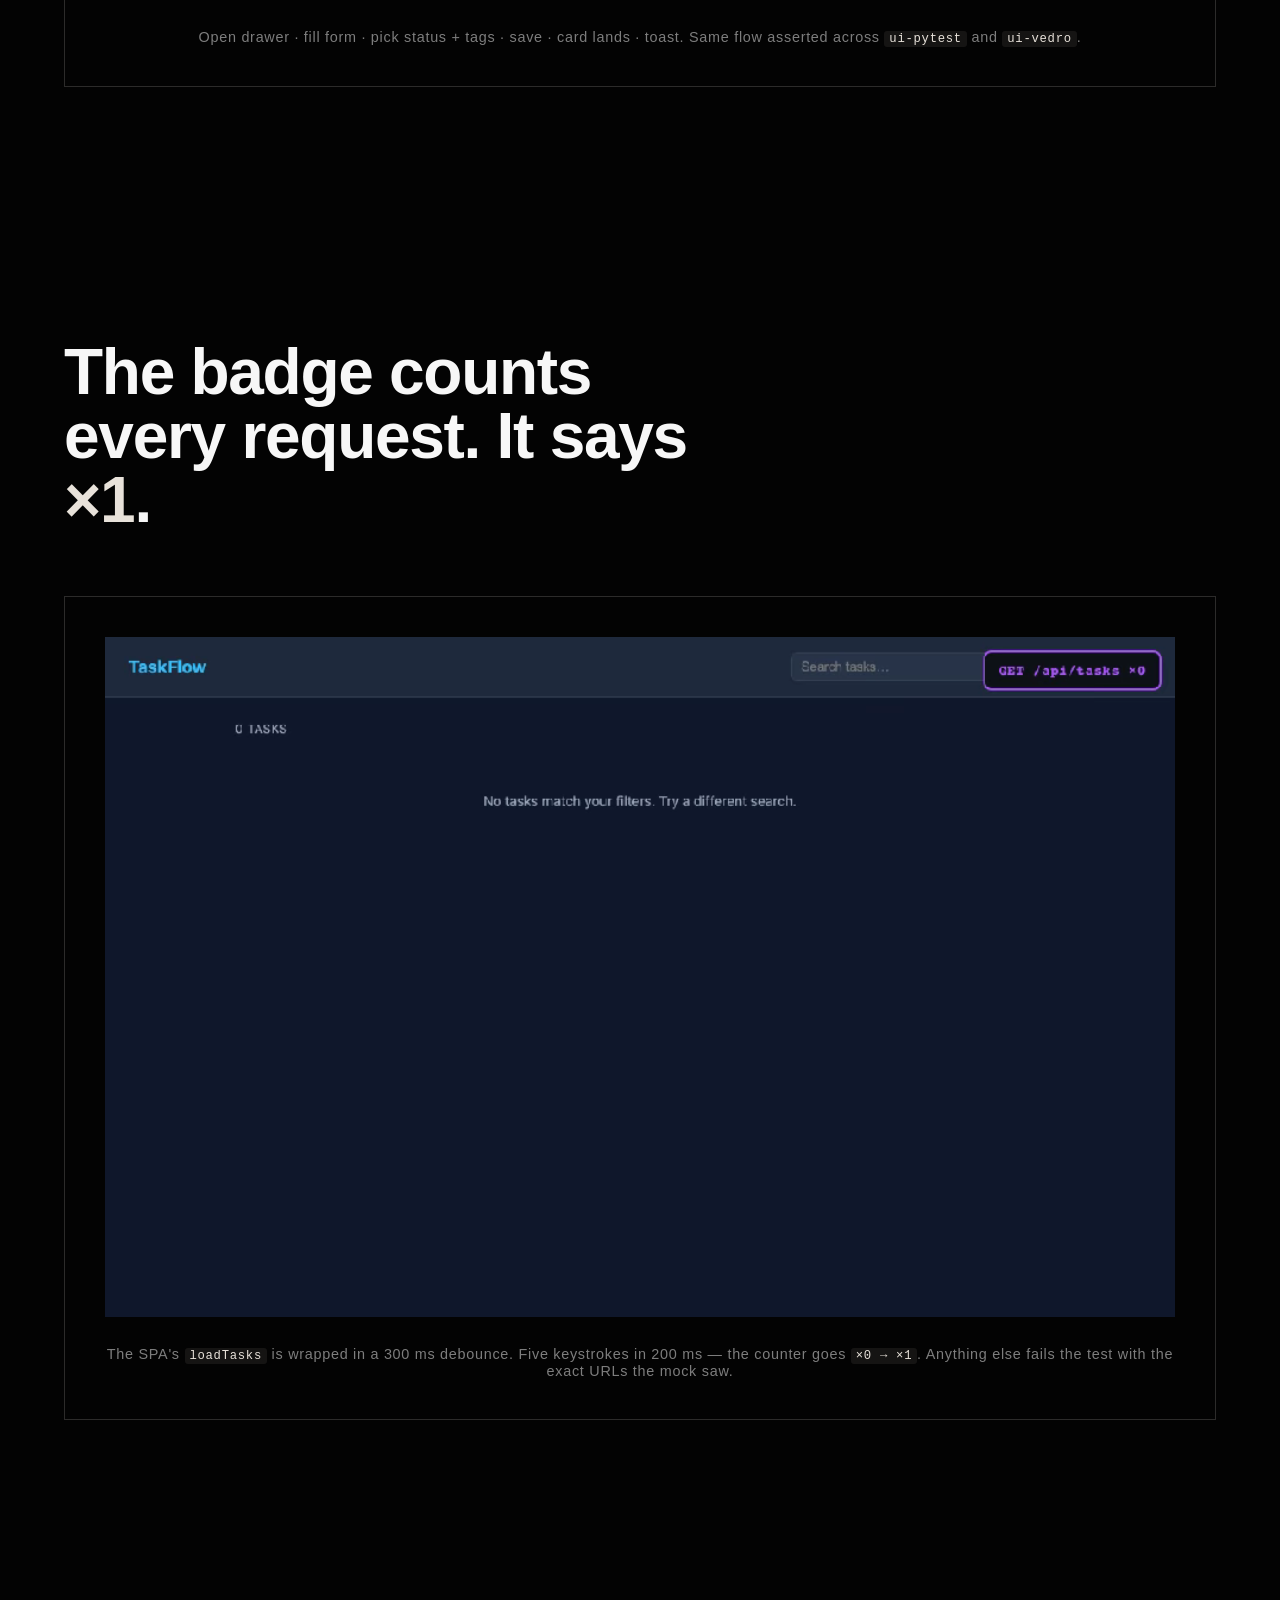
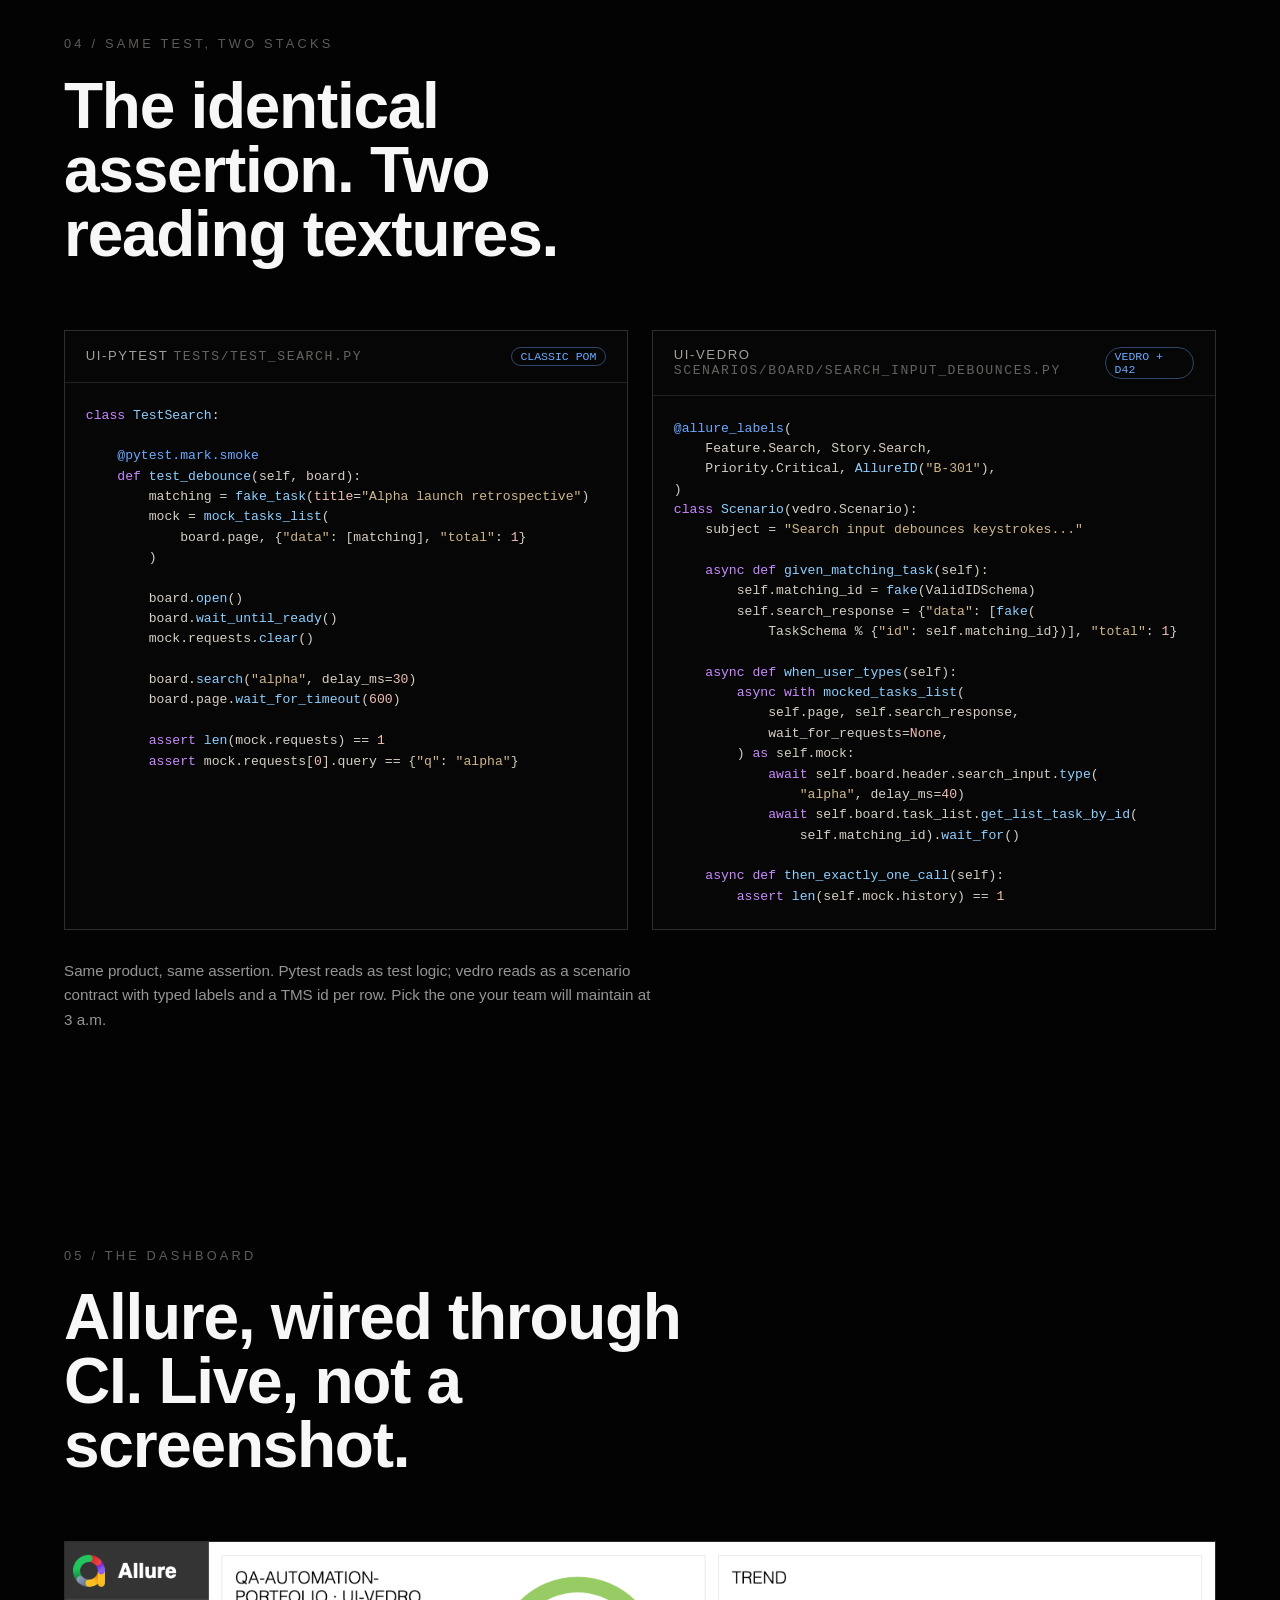
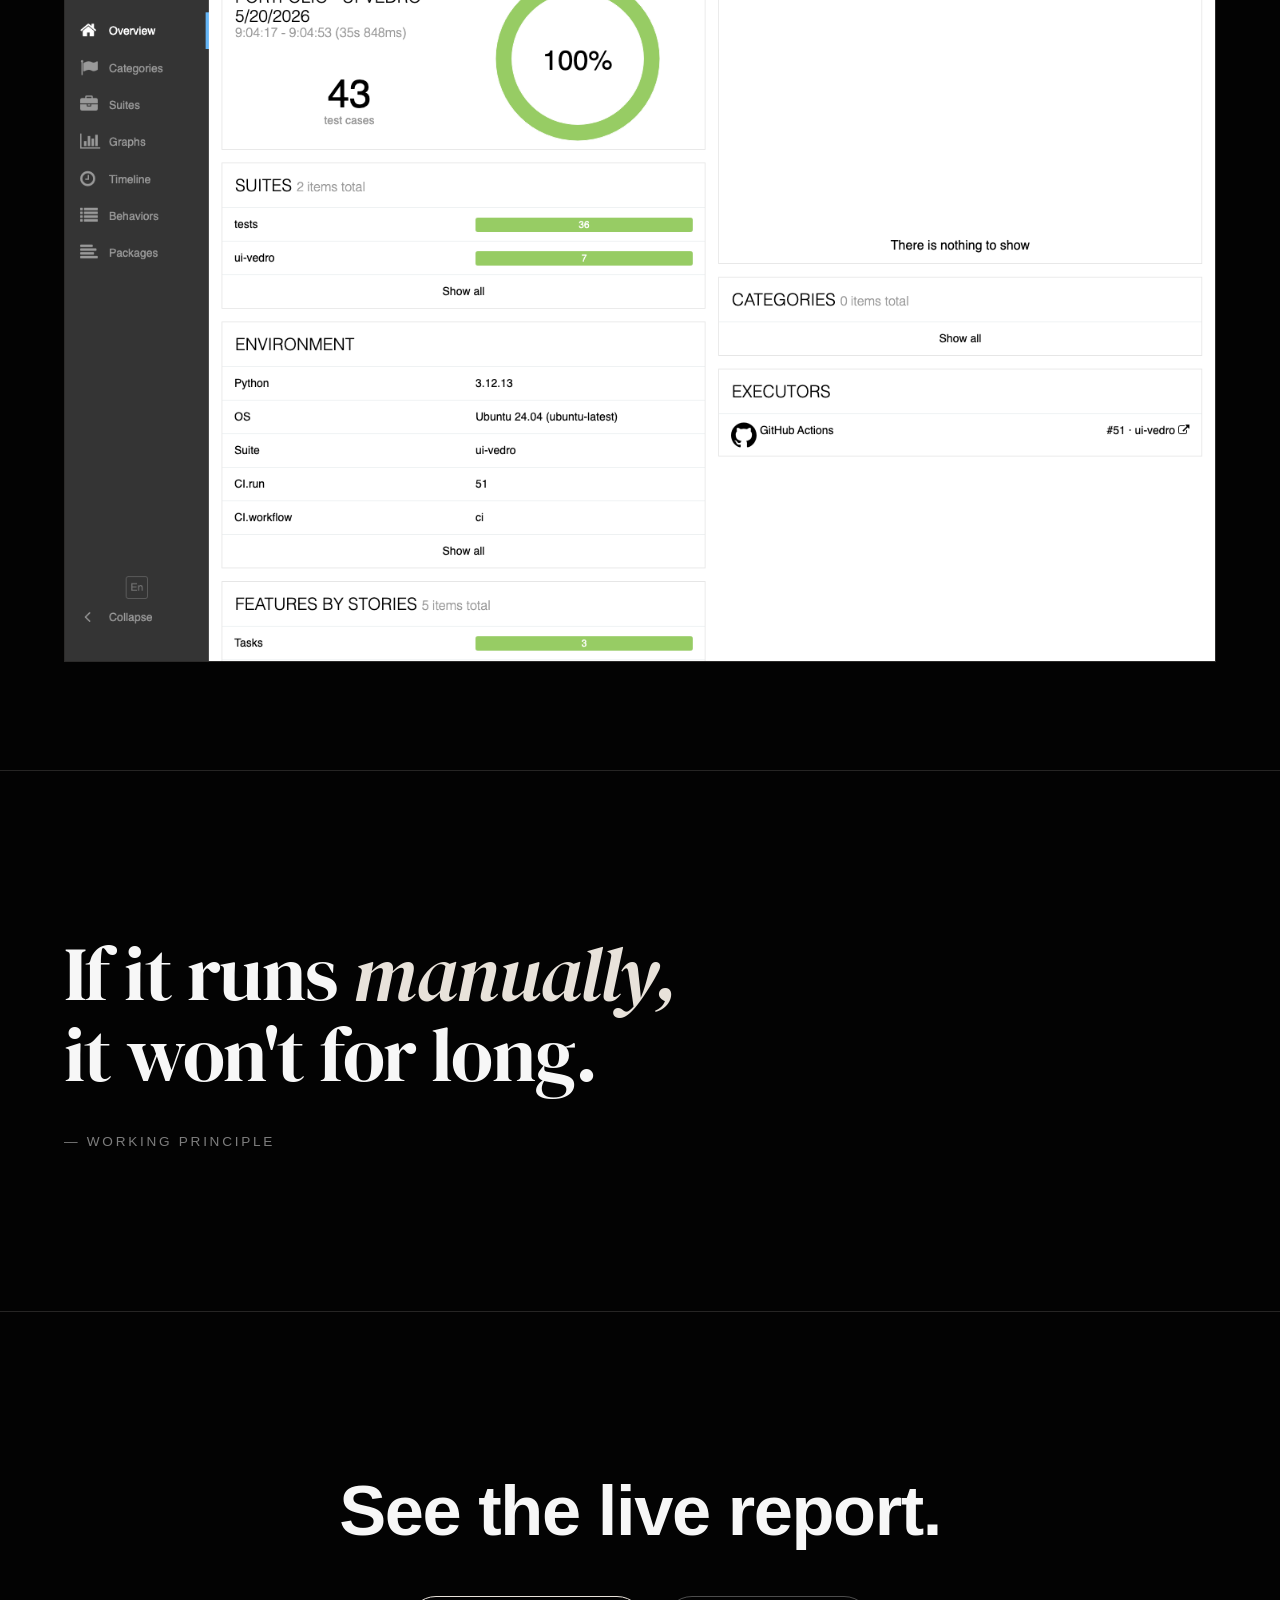
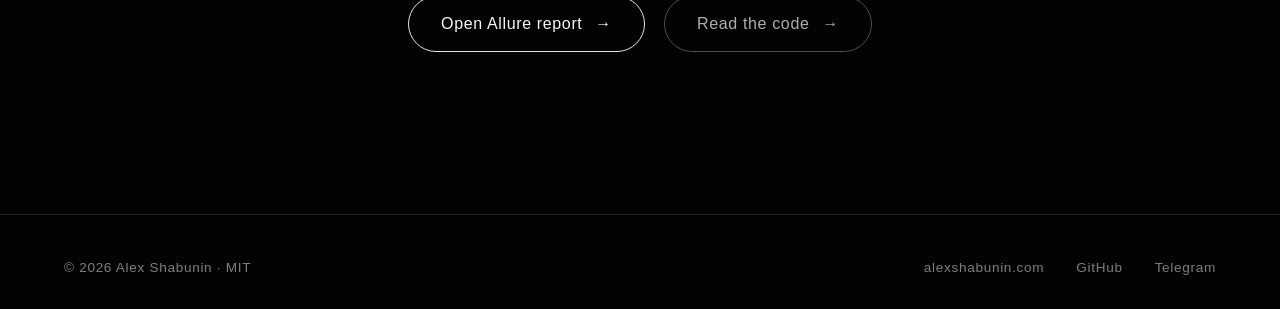
==== commit 4a8fcbd9: "ci: github actions matrix, allure pages, landing site" ====
--- a/docs/landing/index.html
+++ b/docs/landing/index.html
@@ -7,8 +7,8 @@
 <meta name="description" content="Test automation portfolio — one SPA, two UI architectures (pytest+POM and vedro+d42), plus REST API tests via ApiManager.">
 <meta property="og:title" content="qa-automation-portfolio">
 <meta property="og:description" content="One SPA. Two UI architectures. + REST API suite.">
-<meta property="og:image" content="https://raw.githubusercontent.com/nightmarovvv/qa-automation-portfolio/main/docs/img/social-preview.png">
-<meta property="og:url" content="https://nightmarovvv.github.io/qa-automation-portfolio/">
+<meta property="og:image" content="https://raw.githubusercontent.com/alexshabunin/qa-automation-portfolio/main/docs/img/social-preview.png">
+<meta property="og:url" content="https://alexshabunin.github.io/qa-automation-portfolio/">
 <meta name="twitter:card" content="summary_large_image">
 
 <link rel="preconnect" href="https://fonts.googleapis.com">
@@ -31,6 +31,12 @@
 
 <style>
 *,*::before,*::after { margin:0; padding:0; box-sizing:border-box; }
+:root {
+  --accent: #e8e2da;       /* warm cream */
+  --accent-cool: #6aa9ff;  /* electric blue — interactive accents only */
+  --bg: #030303;
+  --fg: #f7f7f7;
+}
 html { font-size: 16px; overflow-x: hidden; scroll-behavior: smooth; }
 body {
   font-family: 'Neue Montreal Variable','Neue Montreal',-apple-system,sans-serif;
@@ -98,7 +104,10 @@
   font-variation-settings: "wght" 500;
   transition: background .3s, color .3s, transform .3s;
 }
-.cta:hover { background: #e8e2da; color: #030303; transform: translateY(-2px); }
+.cta:hover {
+  background: #e8e2da; color: #030303; transform: translateY(-2px);
+  box-shadow: 0 0 0 4px rgba(106,169,255,0.18);
+}
 .cta.secondary { border-color: rgba(247,247,247,.3); color: rgba(247,247,247,.7); }
 .cta.secondary:hover { background: rgba(247,247,247,.05); color: #f7f7f7; border-color: #f7f7f7; }
 .cta .arrow { display: inline-block; transition: transform .3s; }
@@ -113,6 +122,37 @@
 @keyframes drift {
   0%,100% { transform: translate(-50%, 0); opacity: .4; }
   50%     { transform: translate(-50%, 6px); opacity: .7; }
+}
+
+/* ============== marquee ============== */
+.marquee-wrap {
+  padding: 0 !important;
+  border-top: 1px solid rgba(232,226,218,.15);
+  border-bottom: 1px solid rgba(232,226,218,.15);
+  overflow: hidden;
+  background: #060606;
+}
+.marquee-track {
+  display: flex; gap: 2.4rem; align-items: center;
+  white-space: nowrap;
+  padding: 1.8rem 0;
+  animation: marquee 60s linear infinite;
+  will-change: transform;
+}
+.marquee-track span {
+  font-family: "Neue Montreal Variable", -apple-system, sans-serif;
+  font-variation-settings: "wght" 500;
+  font-size: 1.4rem; letter-spacing: -.01em;
+  color: rgba(247,247,247,.85);
+}
+.marquee-track i {
+  font-style: normal;
+  color: var(--accent-cool);
+  font-size: 1.4rem;
+}
+@keyframes marquee {
+  from { transform: translateX(0); }
+  to   { transform: translateX(-50%); }
 }
 
 /* ============== section ============== */
@@ -191,7 +231,80 @@
   padding: 2.5rem;
   text-align: center;
 }
-.demo-block img { width: 100%; max-width: 1100px; margin: 0 auto; }
+.demo-block img,
+.demo-block video { width: 100%; max-width: 1100px; margin: 0 auto; display:block; }
+
+/* ============== code split ============== */
+.code-split {
+  display: grid;
+  grid-template-columns: 1fr 1fr;
+  gap: 1.5rem;
+}
+.code-pane {
+  border: 1px solid rgba(232,226,218,.18);
+  background: #060606;
+  overflow: hidden;
+}
+.code-head {
+  display: flex; justify-content: space-between; align-items: center;
+  padding: 1rem 1.3rem;
+  border-bottom: 1px solid rgba(232,226,218,.12);
+  font-size: .82rem; letter-spacing: .12em; text-transform: uppercase;
+  color: rgba(232,226,218,.7);
+}
+.code-head .pill {
+  font-family: "JetBrains Mono", ui-monospace, Menlo, monospace;
+  font-size: .72rem; letter-spacing: 0;
+  color: var(--accent-cool);
+  border: 1px solid rgba(106,169,255,.4);
+  padding: .15rem .55rem; border-radius: 100px;
+}
+.code-pane pre {
+  margin: 0;
+  padding: 1.4rem 1.3rem;
+  font-family: "JetBrains Mono", ui-monospace, Menlo, Consolas, monospace;
+  font-size: .82rem; line-height: 1.55;
+  color: #d6cfc5;
+  overflow-x: auto;
+  background: #060606;
+}
+.code-pane code .kw  { color: #c98aff; }
+.code-pane code .fn  { color: #8ed0ff; }
+.code-pane code .str { color: #cfb78a; }
+.code-pane code .num { color: #f0bfb4; }
+.code-pane code .cm  { color: rgba(247,247,247,.4); font-style: italic; }
+.code-pane code .at  { color: var(--accent-cool); }
+
+.code-takeaway {
+  margin-top: 1.8rem;
+  font-size: .95rem; line-height: 1.6;
+  color: rgba(247,247,247,.6); max-width: 70ch;
+}
+
+/* ============== big shot ============== */
+.bigshot {
+  display: block;
+  border: 1px solid rgba(232,226,218,.18);
+  overflow: hidden;
+  position: relative;
+}
+.bigshot img {
+  display: block; width: 100%;
+  transition: transform .8s cubic-bezier(.19,1,.22,1);
+}
+.bigshot:hover img { transform: scale(1.015); }
+.bigshot::after {
+  content: "Open report ↗";
+  position: absolute; bottom: 1.2rem; right: 1.4rem;
+  padding: .5rem 1rem;
+  background: rgba(3,3,3,.85);
+  border: 1px solid var(--accent-cool);
+  color: var(--accent-cool);
+  font-size: .8rem; letter-spacing: .1em; text-transform: uppercase;
+  font-family: "JetBrains Mono", monospace;
+  opacity: 0; transition: opacity .3s;
+}
+.bigshot:hover::after { opacity: 1; }
 .demo-caption {
   margin-top: 1.8rem; font-size: .9rem; letter-spacing: .05em;
   color: rgba(247,247,247,.5);
@@ -257,7 +370,7 @@
 
 /* ============== responsive ============== */
 @media (max-width: 900px) {
-  .three-up { grid-template-columns: 1fr; }
+  .three-up, .code-split { grid-template-columns: 1fr; }
   .stats { grid-template-columns: repeat(2, 1fr); }
   .stat:nth-child(2) { border-right: none; }
   .stat:nth-child(1), .stat:nth-child(2) { border-bottom: 1px solid rgba(232,226,218,.15); }
@@ -269,7 +382,7 @@
 
 <div class="top-bar">
   <div class="logo"><a href="https://alexshabunin.com">Alex Shabunin</a></div>
-  <a class="top-link" href="https://github.com/nightmarovvv/qa-automation-portfolio">Repository ↗</a>
+  <a class="top-link" href="https://github.com/alexshabunin/qa-automation-portfolio">Repository ↗</a>
 </div>
 
 <!-- HERO -->
@@ -289,11 +402,42 @@
     <a class="cta" href="./report/">
       View live Allure report <span class="arrow">→</span>
     </a>
-    <a class="cta secondary" href="https://github.com/nightmarovvv/qa-automation-portfolio">
+    <a class="cta secondary" href="https://github.com/alexshabunin/qa-automation-portfolio">
       Open repository <span class="arrow">→</span>
     </a>
   </div>
   <div class="scroll-hint">Scroll</div>
+</section>
+
+<!-- MARQUEE — fills the dead zone between hero and stats -->
+<section class="marquee-wrap" aria-hidden="true">
+  <div class="marquee-track">
+    <span>pytest</span><i>·</i>
+    <span>Playwright</span><i>·</i>
+    <span>vedro</span><i>·</i>
+    <span>d42</span><i>·</i>
+    <span>Allure</span><i>·</i>
+    <span>FastAPI</span><i>·</i>
+    <span>Page Object Model</span><i>·</i>
+    <span>ApiManager</span><i>·</i>
+    <span>GitHub Actions</span><i>·</i>
+    <span>JWT</span><i>·</i>
+    <span>Pydantic</span><i>·</i>
+    <span>Webbricks</span><i>·</i>
+    <!-- duplicated for seamless loop -->
+    <span>pytest</span><i>·</i>
+    <span>Playwright</span><i>·</i>
+    <span>vedro</span><i>·</i>
+    <span>d42</span><i>·</i>
+    <span>Allure</span><i>·</i>
+    <span>FastAPI</span><i>·</i>
+    <span>Page Object Model</span><i>·</i>
+    <span>ApiManager</span><i>·</i>
+    <span>GitHub Actions</span><i>·</i>
+    <span>JWT</span><i>·</i>
+    <span>Pydantic</span><i>·</i>
+    <span>Webbricks</span><i>·</i>
+  </div>
 </section>
 
 <!-- STATS -->
@@ -355,7 +499,11 @@
   <div class="section-num reveal">02 / In motion</div>
   <h2 class="section-title reveal">A test driving the SPA.</h2>
   <div class="demo-block reveal">
-    <img src="../img/demo-create-task.gif" alt="Test creating a task end-to-end" />
+    <video autoplay muted loop playsinline poster="../img/demo-create-task-poster.png" width="100%">
+      <source src="../img/demo-create-task.webm" type="video/webm">
+      <source src="../img/demo-create-task.mp4" type="video/mp4">
+      <img src="../img/demo-create-task.gif" alt="Test creating a task end-to-end" />
+    </video>
     <div class="demo-caption">
       Open drawer · fill form · pick status + tags · save · card lands ·
       toast. Same flow asserted across <code>ui-pytest</code> and
@@ -369,13 +517,94 @@
   <div class="section-num reveal">03 / Real assertions</div>
   <h2 class="section-title reveal">The badge counts every request. It says <span style="color:#e8e2da">×1</span>.</h2>
   <div class="demo-block reveal">
-    <img src="../img/demo-search-debounce.gif" alt="Search debounce — 5 keystrokes, 1 request" />
+    <video autoplay muted loop playsinline poster="../img/demo-search-debounce-poster.png" width="100%">
+      <source src="../img/demo-search-debounce.webm" type="video/webm">
+      <source src="../img/demo-search-debounce.mp4" type="video/mp4">
+      <img src="../img/demo-search-debounce.gif" alt="Search debounce — 5 keystrokes, 1 request" />
+    </video>
     <div class="demo-caption">
       The SPA's <code>loadTasks</code> is wrapped in a 300 ms debounce. Five
       keystrokes in 200 ms — the counter goes <code>×0 → ×1</code>. Anything
       else fails the test with the exact URLs the mock saw.
     </div>
   </div>
+</section>
+
+<!-- CODE SPLIT -->
+<section>
+  <div class="section-num reveal">04 / Same test, two stacks</div>
+  <h2 class="section-title reveal">The identical assertion. Two reading textures.</h2>
+  <div class="code-split">
+    <div class="code-pane reveal">
+      <div class="code-head">
+        <span>ui-pytest <code style="opacity:.6">tests/test_search.py</code></span>
+        <span class="pill">classic POM</span>
+      </div>
+<pre><code><span class="kw">class</span> <span class="fn">TestSearch</span>:
+
+    <span class="at">@pytest.mark.smoke</span>
+    <span class="kw">def</span> <span class="fn">test_debounce</span>(self, board):
+        matching = <span class="fn">fake_task</span>(<span class="num">title</span>=<span class="str">"Alpha launch retrospective"</span>)
+        mock = <span class="fn">mock_tasks_list</span>(
+            board.page, {<span class="str">"data"</span>: [matching], <span class="str">"total"</span>: <span class="num">1</span>}
+        )
+
+        board.<span class="fn">open</span>()
+        board.<span class="fn">wait_until_ready</span>()
+        mock.requests.<span class="fn">clear</span>()
+
+        board.<span class="fn">search</span>(<span class="str">"alpha"</span>, delay_ms=<span class="num">30</span>)
+        board.page.<span class="fn">wait_for_timeout</span>(<span class="num">600</span>)
+
+        <span class="kw">assert</span> <span class="fn">len</span>(mock.requests) == <span class="num">1</span>
+        <span class="kw">assert</span> mock.requests[<span class="num">0</span>].query == {<span class="str">"q"</span>: <span class="str">"alpha"</span>}</code></pre>
+    </div>
+
+    <div class="code-pane reveal">
+      <div class="code-head">
+        <span>ui-vedro <code style="opacity:.6">scenarios/board/search_input_debounces.py</code></span>
+        <span class="pill">vedro + d42</span>
+      </div>
+<pre><code><span class="at">@allure_labels</span>(
+    Feature.Search, Story.Search,
+    Priority.Critical, <span class="fn">AllureID</span>(<span class="str">"B-301"</span>),
+)
+<span class="kw">class</span> <span class="fn">Scenario</span>(vedro.Scenario):
+    subject = <span class="str">"Search input debounces keystrokes..."</span>
+
+    <span class="kw">async def</span> <span class="fn">given_matching_task</span>(self):
+        self.matching_id = <span class="fn">fake</span>(ValidIDSchema)
+        self.search_response = {<span class="str">"data"</span>: [<span class="fn">fake</span>(
+            TaskSchema % {<span class="str">"id"</span>: self.matching_id})], <span class="str">"total"</span>: <span class="num">1</span>}
+
+    <span class="kw">async def</span> <span class="fn">when_user_types</span>(self):
+        <span class="kw">async with</span> <span class="fn">mocked_tasks_list</span>(
+            self.page, self.search_response,
+            wait_for_requests=<span class="num">None</span>,
+        ) <span class="kw">as</span> self.mock:
+            <span class="kw">await</span> self.board.header.search_input.<span class="fn">type</span>(
+                <span class="str">"alpha"</span>, delay_ms=<span class="num">40</span>)
+            <span class="kw">await</span> self.board.task_list.<span class="fn">get_list_task_by_id</span>(
+                self.matching_id).<span class="fn">wait_for</span>()
+
+    <span class="kw">async def</span> <span class="fn">then_exactly_one_call</span>(self):
+        <span class="kw">assert</span> <span class="fn">len</span>(self.mock.history) == <span class="num">1</span></code></pre>
+    </div>
+  </div>
+  <p class="code-takeaway reveal">
+    Same product, same assertion. Pytest reads as test logic; vedro reads as
+    a scenario contract with typed labels and a TMS id per row. Pick the
+    one your team will maintain at 3 a.m.
+  </p>
+</section>
+
+<!-- THE DASHBOARD -->
+<section>
+  <div class="section-num reveal">05 / The dashboard</div>
+  <h2 class="section-title reveal">Allure, wired through CI. Live, not a screenshot.</h2>
+  <a class="bigshot reveal" href="./report/">
+    <img src="../img/allure-overview.png" alt="Allure dashboard — 43 tests, 100% pass" />
+  </a>
 </section>
 
 <!-- QUOTE -->
@@ -394,7 +623,7 @@
     <a class="cta" href="./report/">
       Open Allure report <span class="arrow">→</span>
     </a>
-    <a class="cta secondary" href="https://github.com/nightmarovvv/qa-automation-portfolio">
+    <a class="cta secondary" href="https://github.com/alexshabunin/qa-automation-portfolio">
       Read the code <span class="arrow">→</span>
     </a>
   </div>
@@ -404,8 +633,8 @@
   <div>© 2026 Alex Shabunin · MIT</div>
   <div class="links">
     <a href="https://alexshabunin.com">alexshabunin.com</a>
-    <a href="https://github.com/nightmarovvv">GitHub</a>
-    <a href="https://t.me/shanaleks">Telegram</a>
+    <a href="https://github.com/alexshabunin">GitHub</a>
+    <a href="https://t.me/waytoalex">Telegram</a>
   </div>
 </footer>
 
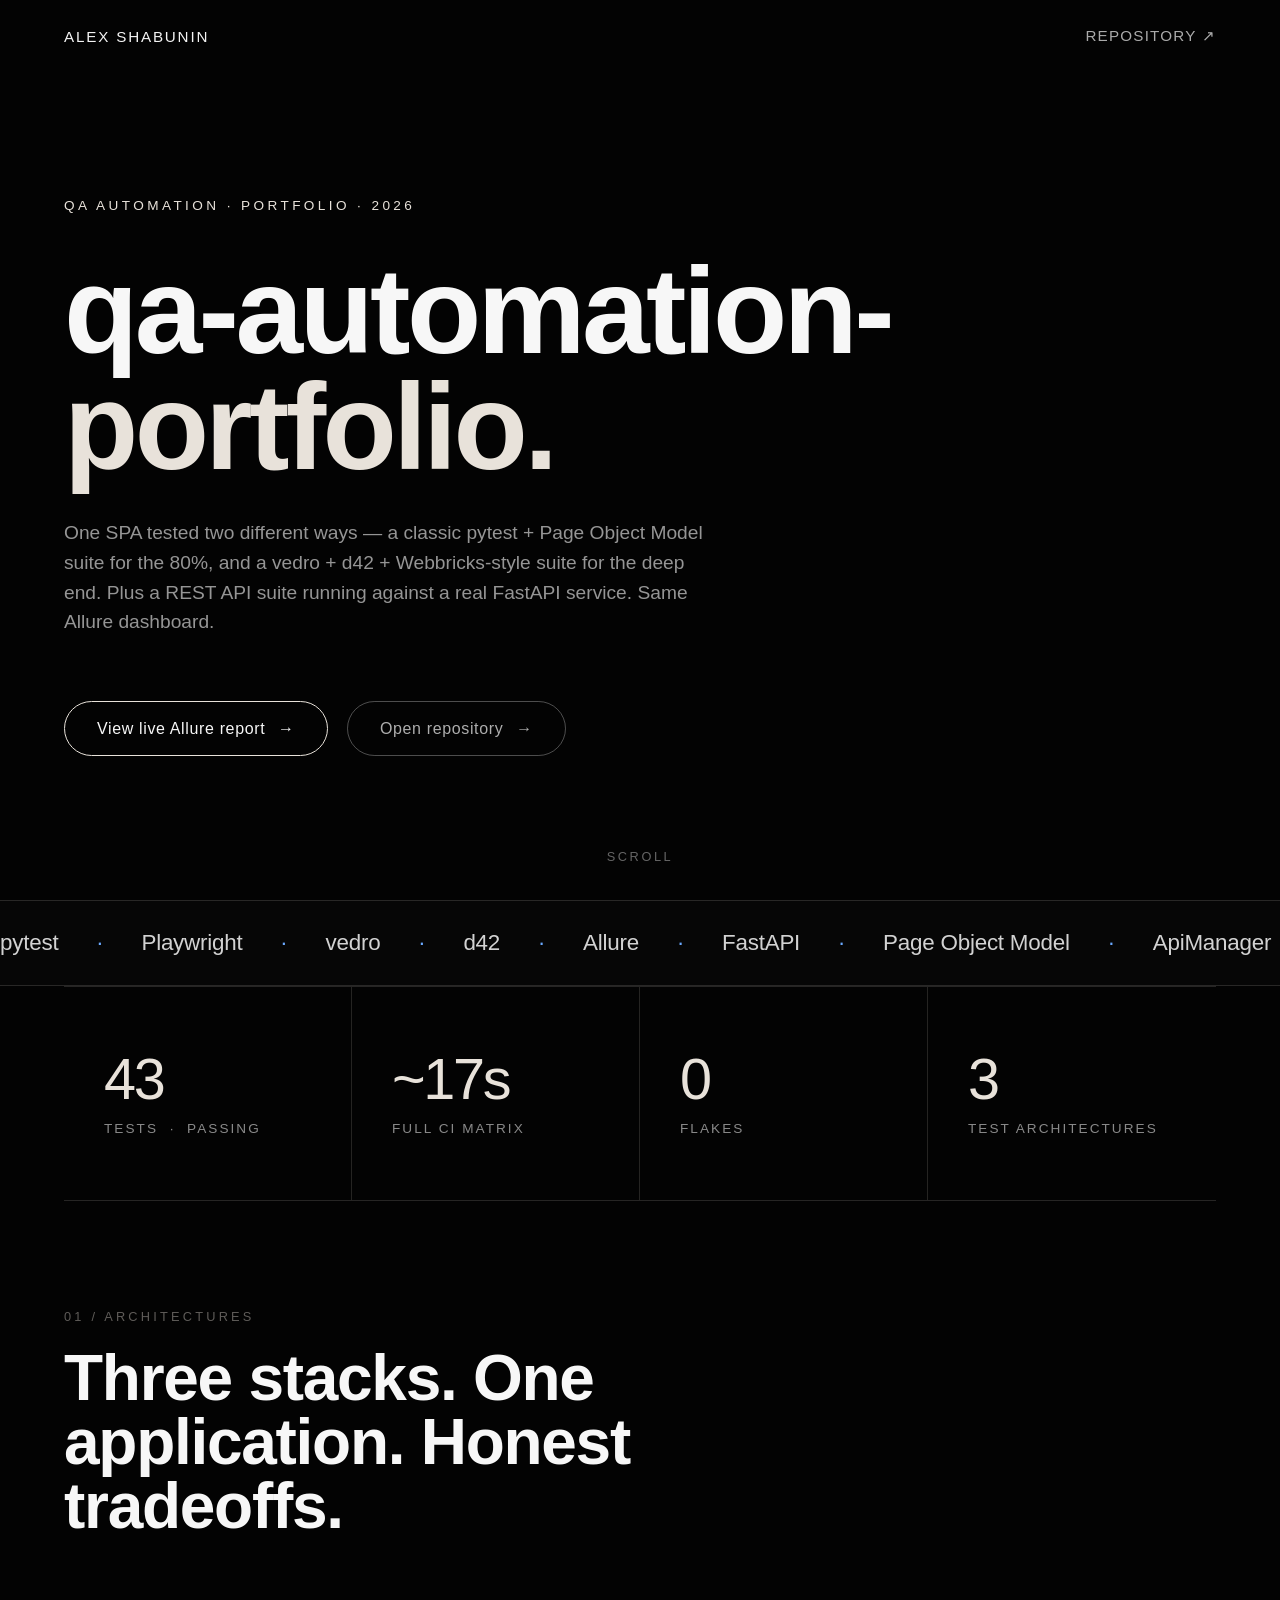
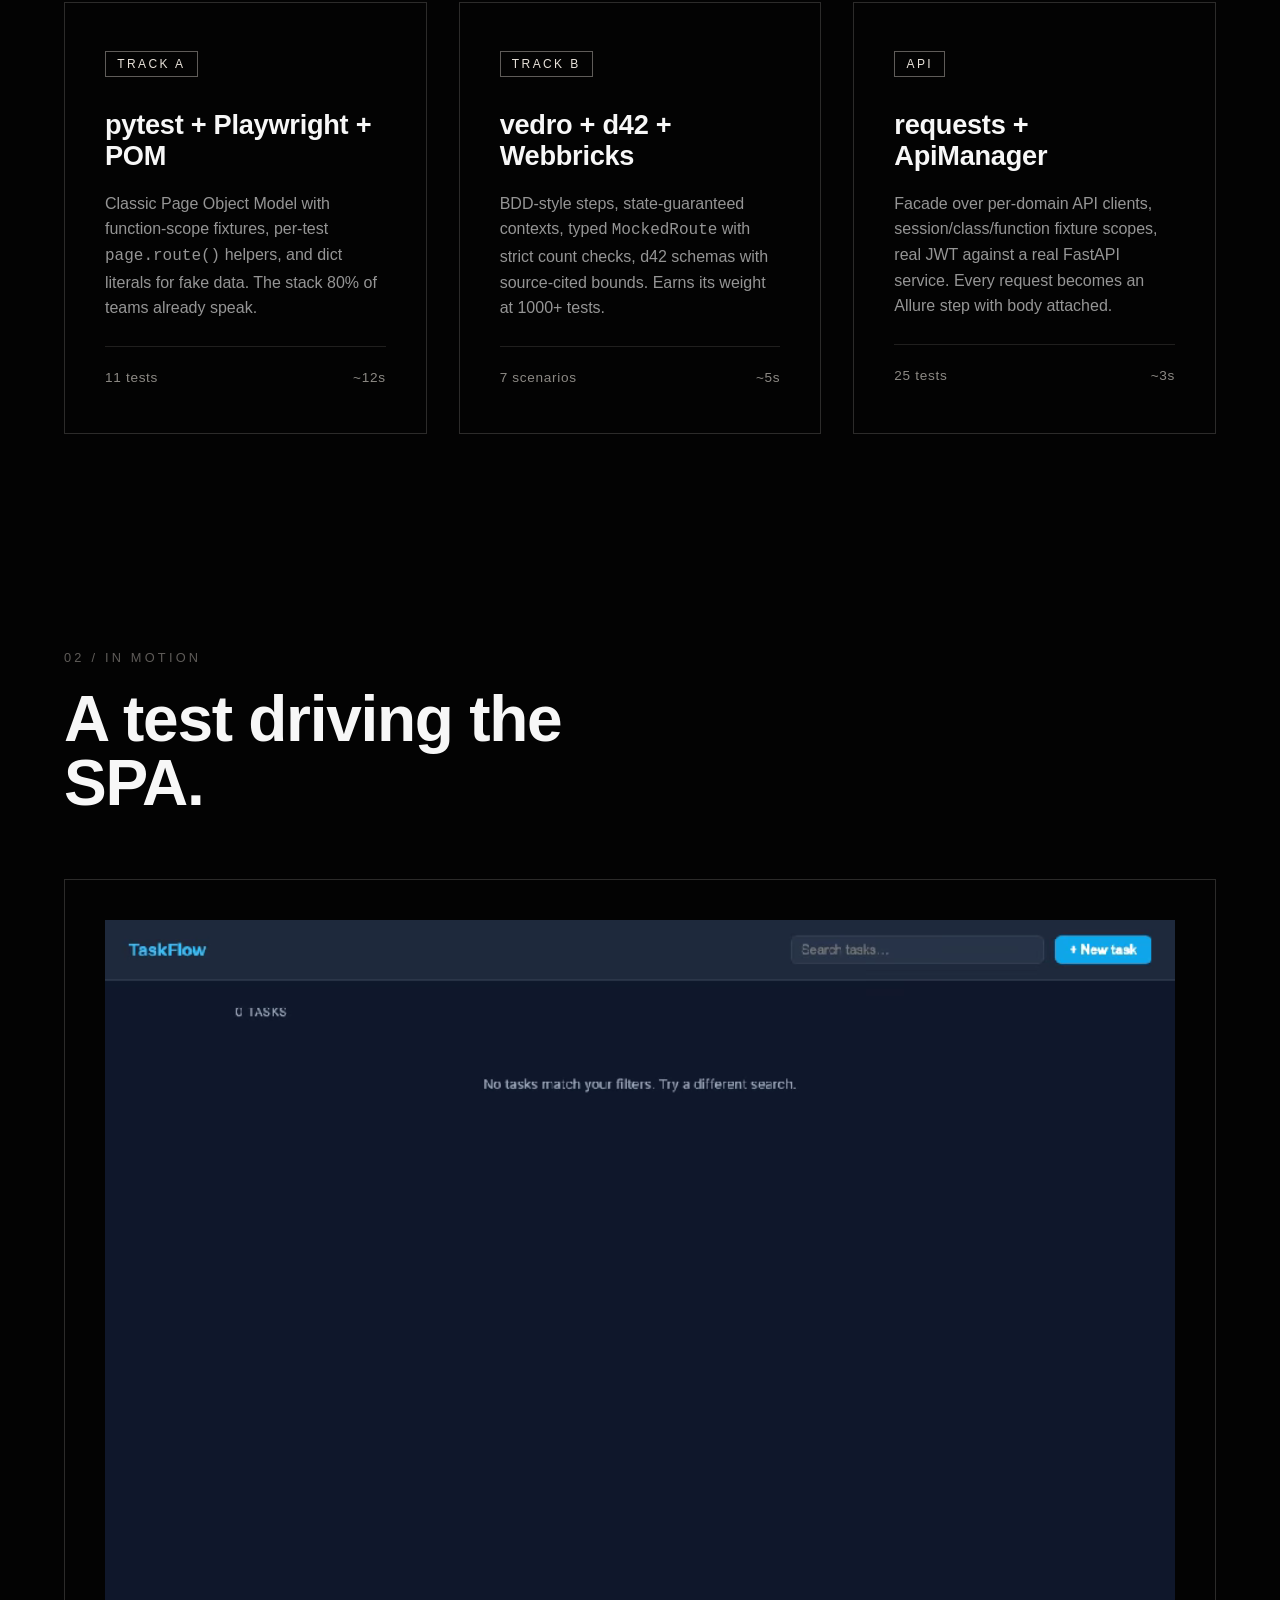
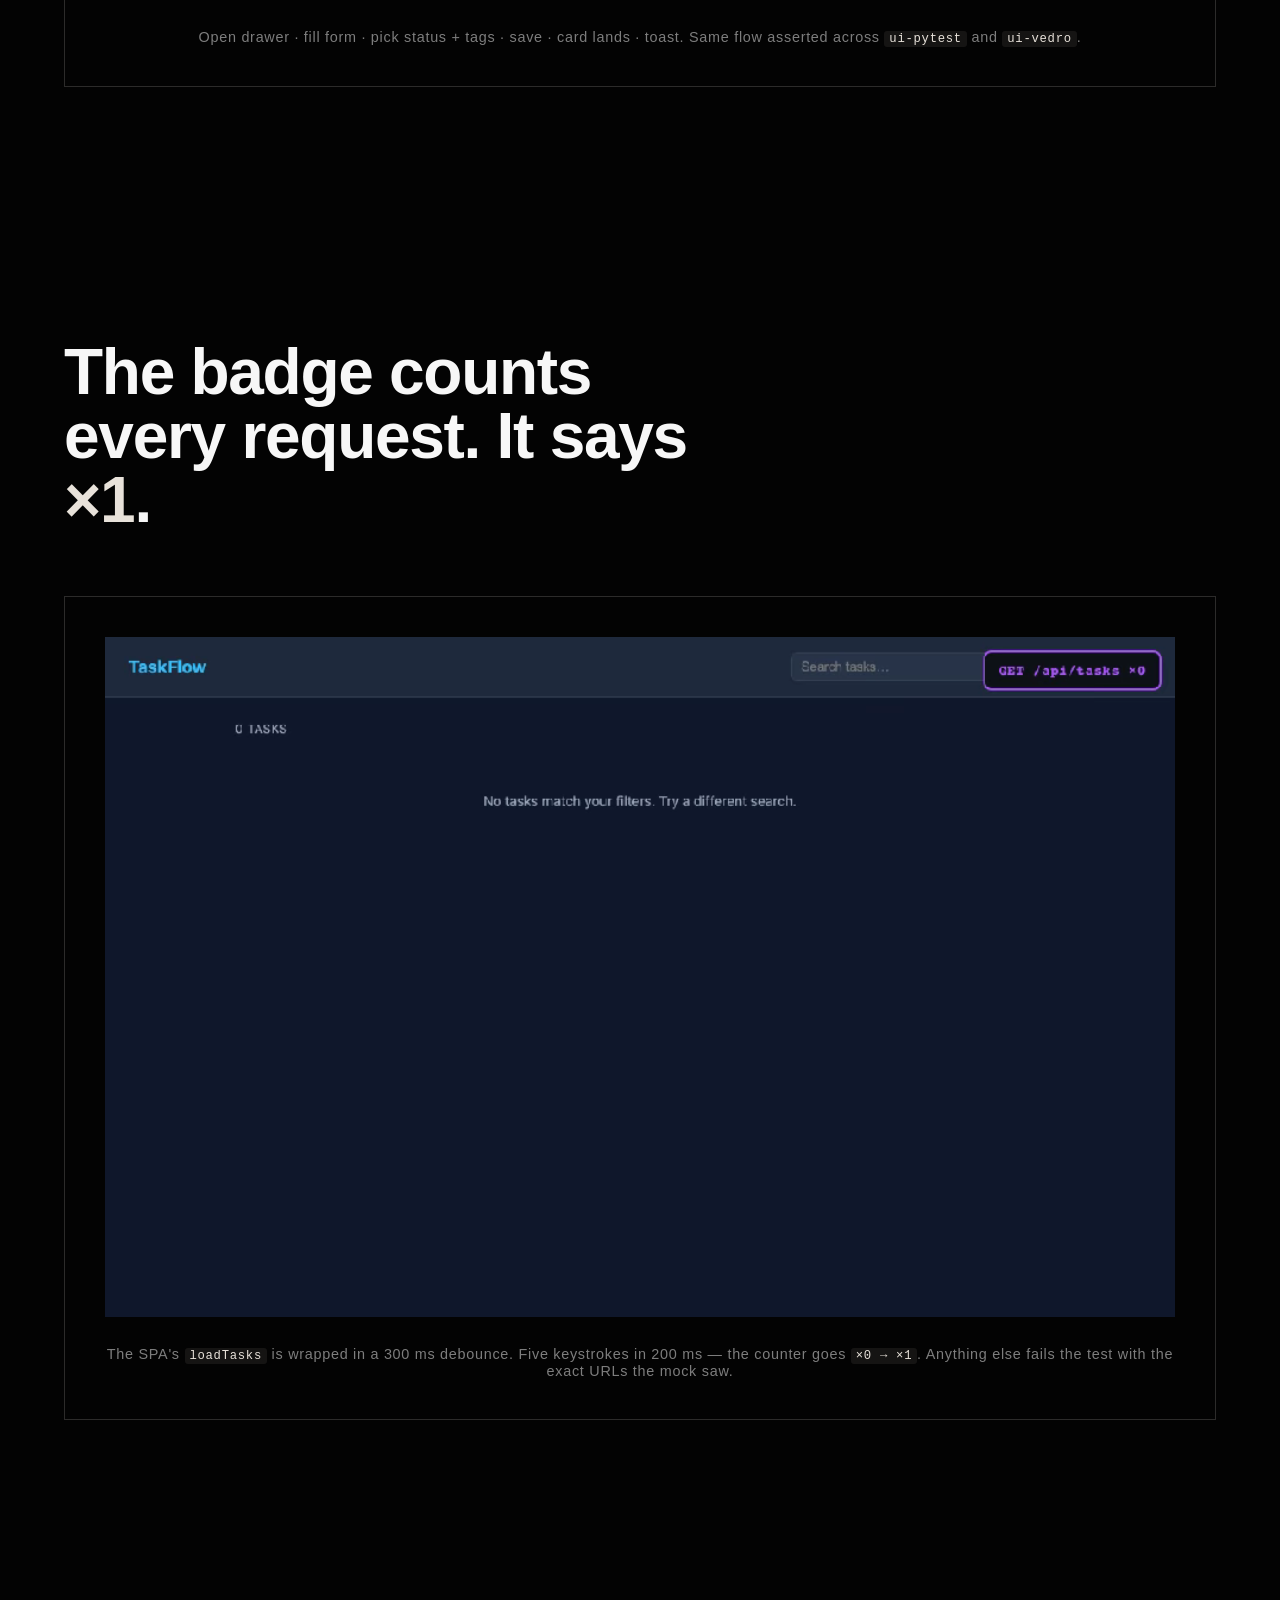
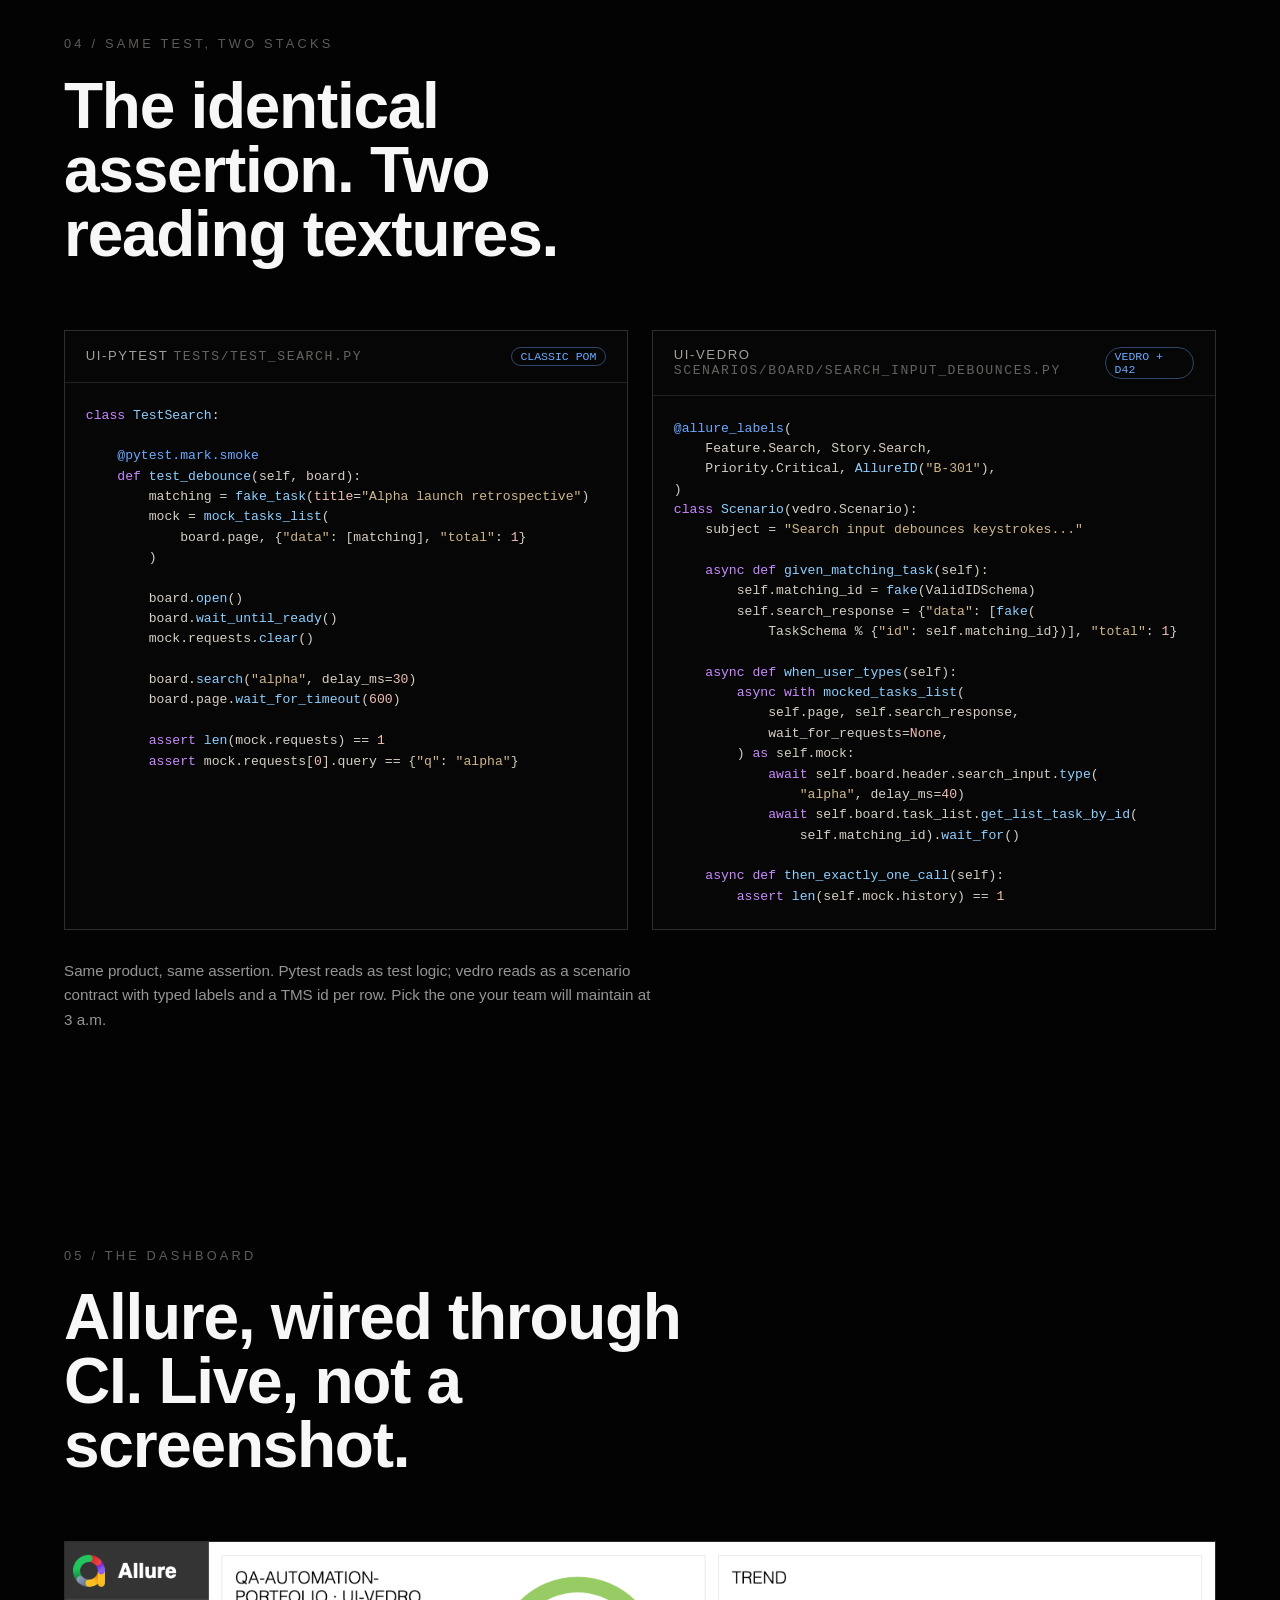
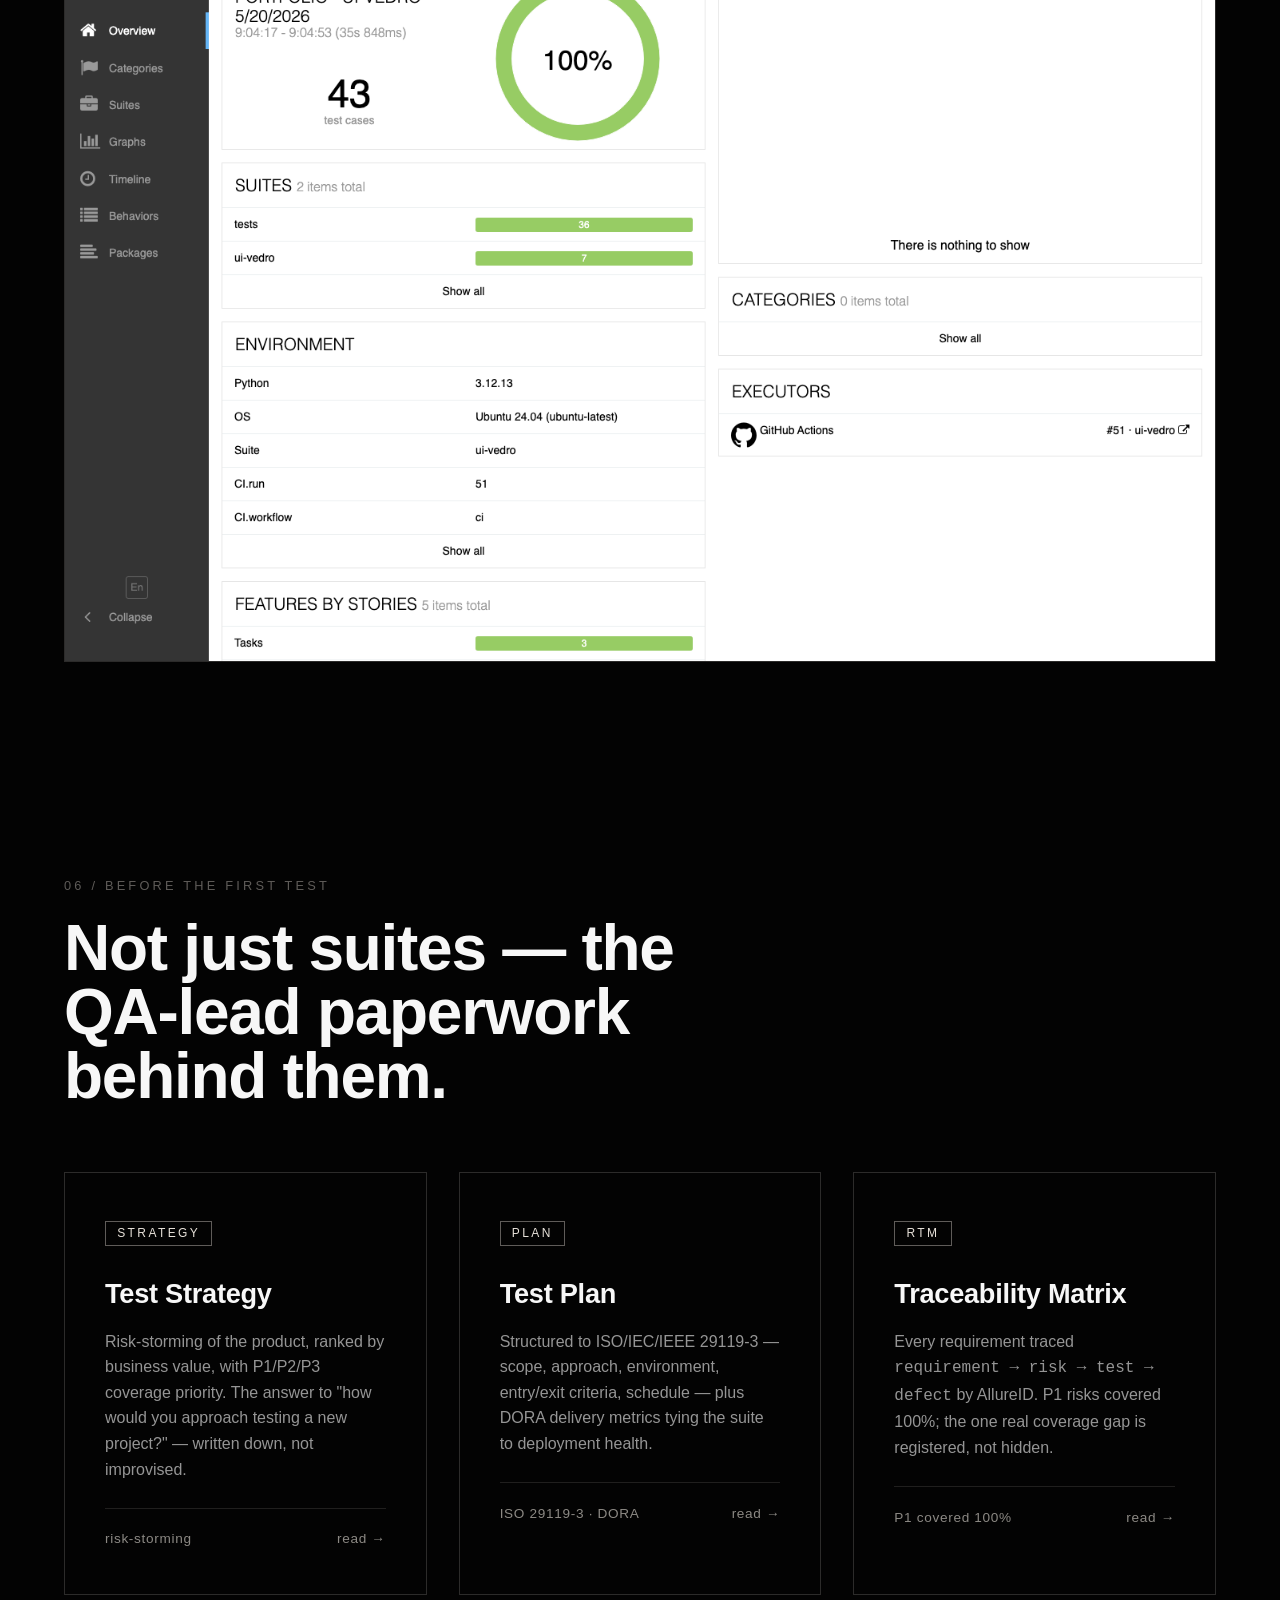
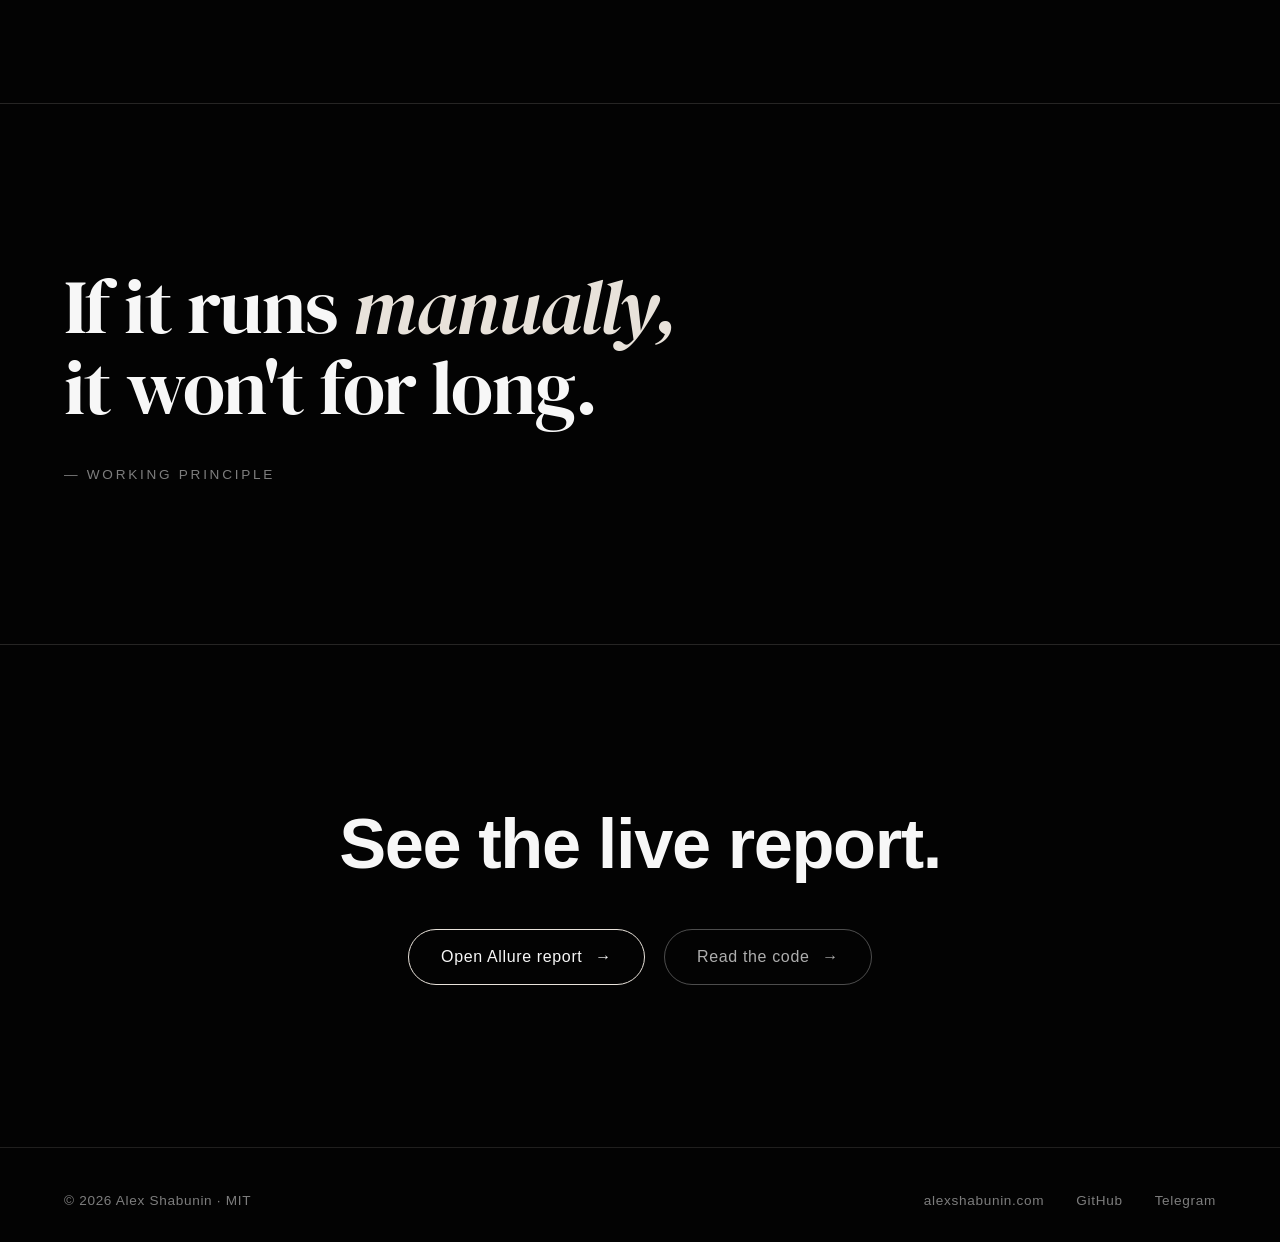
==== commit c3939bac: "docs: QA-lead artifacts (strategy, ISO 29119-3 plan, RTM); tighten README; daily CI run - add docs/T" ====
--- a/docs/landing/index.html
+++ b/docs/landing/index.html
@@ -4,9 +4,9 @@
 <meta charset="UTF-8">
 <meta name="viewport" content="width=device-width, initial-scale=1.0">
 <title>qa-automation-portfolio — Alex Shabunin</title>
-<meta name="description" content="Test automation portfolio — one SPA, two UI architectures (pytest+POM and vedro+d42), plus REST API tests via ApiManager.">
+<meta name="description" content="QA automation portfolio — one SPA, three test architectures (pytest+POM, vedro+d42, REST API/JWT), plus QA-lead planning: test strategy, ISO 29119-3 plan, and a requirement→risk→test→defect traceability matrix.">
 <meta property="og:title" content="qa-automation-portfolio">
-<meta property="og:description" content="One SPA. Two UI architectures. + REST API suite.">
+<meta property="og:description" content="Three test architectures on one SPA + the QA-lead paperwork: strategy, ISO 29119-3 plan, RTM.">
 <meta property="og:image" content="https://raw.githubusercontent.com/alexshabunin/qa-automation-portfolio/main/docs/img/social-preview.png">
 <meta property="og:url" content="https://alexshabunin.github.io/qa-automation-portfolio/">
 <meta name="twitter:card" content="summary_large_image">
@@ -607,6 +607,38 @@
   </a>
 </section>
 
+<!-- PLANNING LAYER -->
+<section>
+  <div class="section-num reveal">06 / Before the first test</div>
+  <h2 class="section-title reveal">Not just suites — the QA-lead paperwork behind them.</h2>
+  <div class="three-up">
+    <div class="stack-card reveal">
+      <span class="badge">Strategy</span>
+      <h3>Test Strategy</h3>
+      <p>Risk-storming of the product, ranked by business value, with P1/P2/P3
+      coverage priority. The answer to "how would you approach testing a new
+      project?" — written down, not improvised.</p>
+      <div class="meta"><span>risk-storming</span><a href="https://github.com/alexshabunin/qa-automation-portfolio/blob/main/docs/TEST-STRATEGY.md">read →</a></div>
+    </div>
+    <div class="stack-card reveal">
+      <span class="badge">Plan</span>
+      <h3>Test Plan</h3>
+      <p>Structured to ISO/IEC/IEEE 29119-3 — scope, approach, environment,
+      entry/exit criteria, schedule — plus DORA delivery metrics tying the
+      suite to deployment health.</p>
+      <div class="meta"><span>ISO 29119-3 · DORA</span><a href="https://github.com/alexshabunin/qa-automation-portfolio/blob/main/docs/TEST-PLAN.md">read →</a></div>
+    </div>
+    <div class="stack-card reveal">
+      <span class="badge">RTM</span>
+      <h3>Traceability Matrix</h3>
+      <p>Every requirement traced <code>requirement → risk → test → defect</code>
+      by AllureID. P1 risks covered 100%; the one real coverage gap is
+      registered, not hidden.</p>
+      <div class="meta"><span>P1 covered 100%</span><a href="https://github.com/alexshabunin/qa-automation-portfolio/blob/main/docs/RTM.md">read →</a></div>
+    </div>
+  </div>
+</section>
+
 <!-- QUOTE -->
 <section class="quote-block">
   <p class="q reveal">
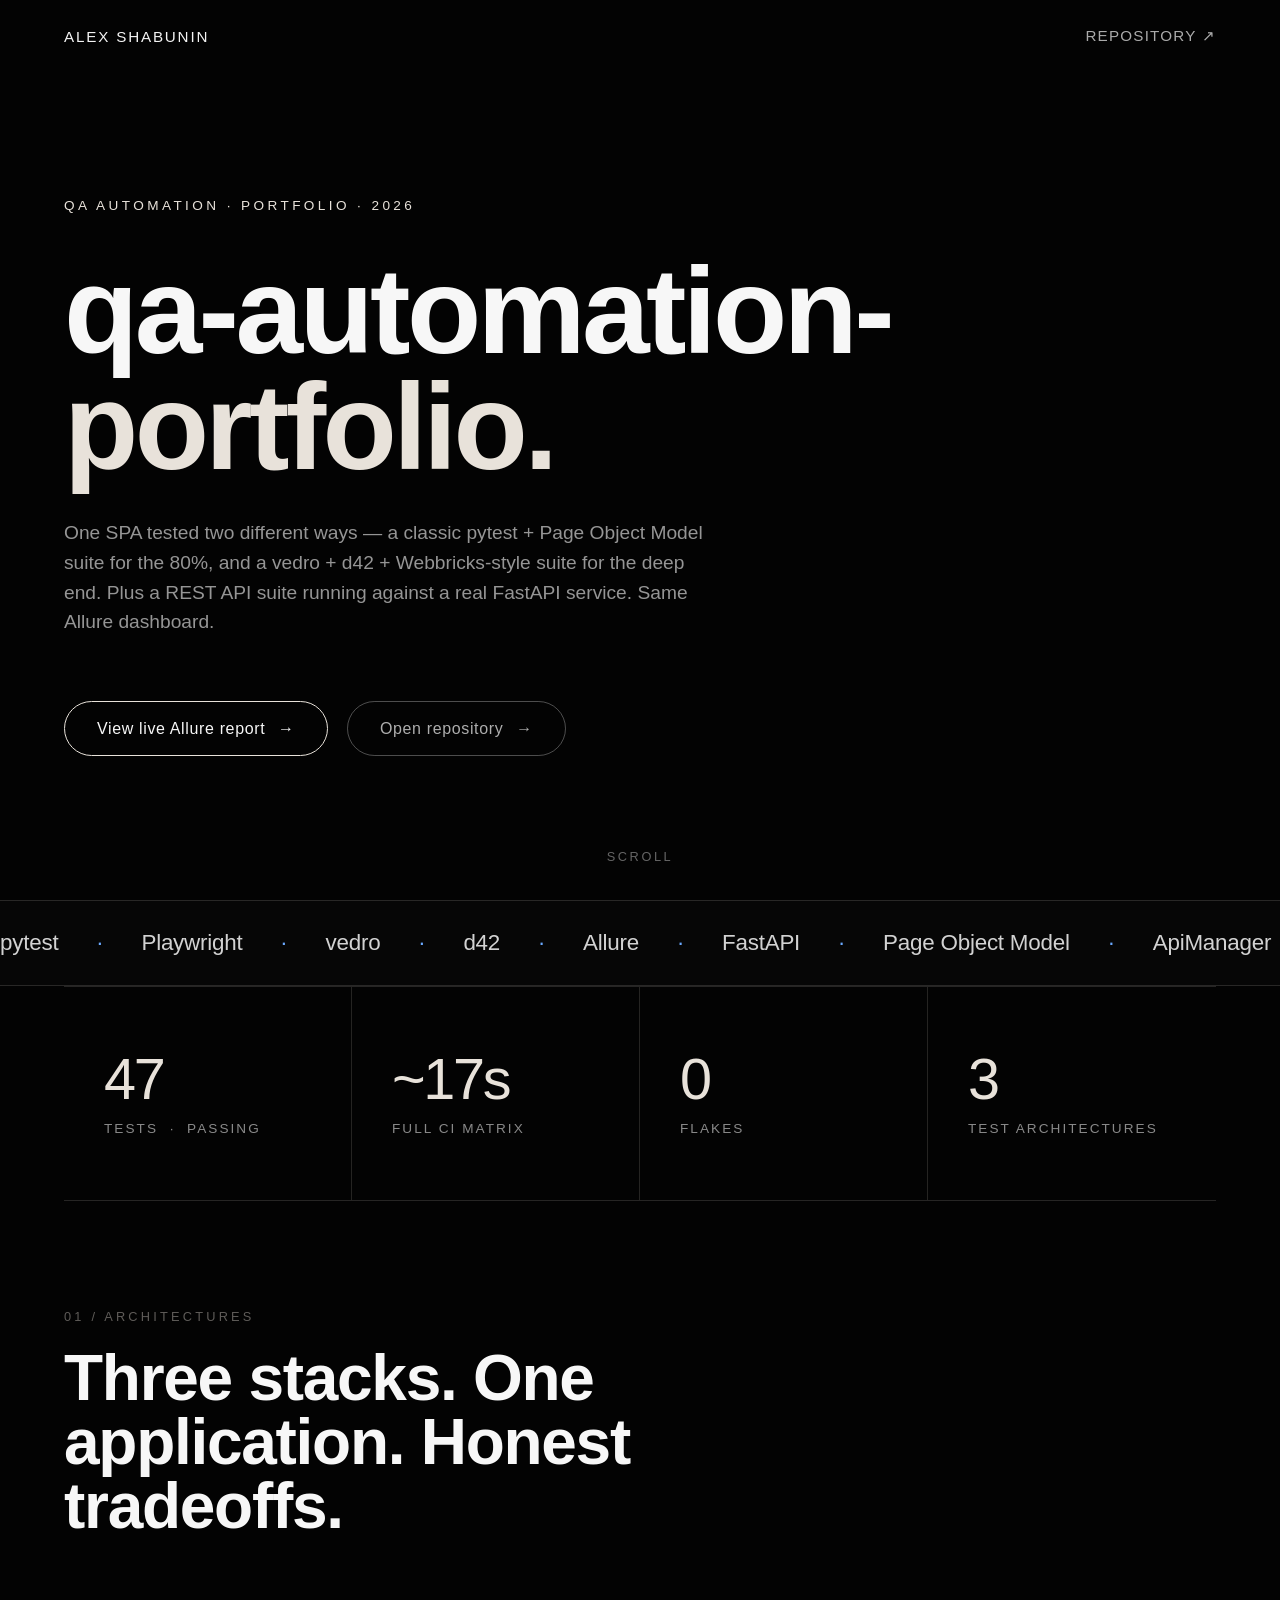
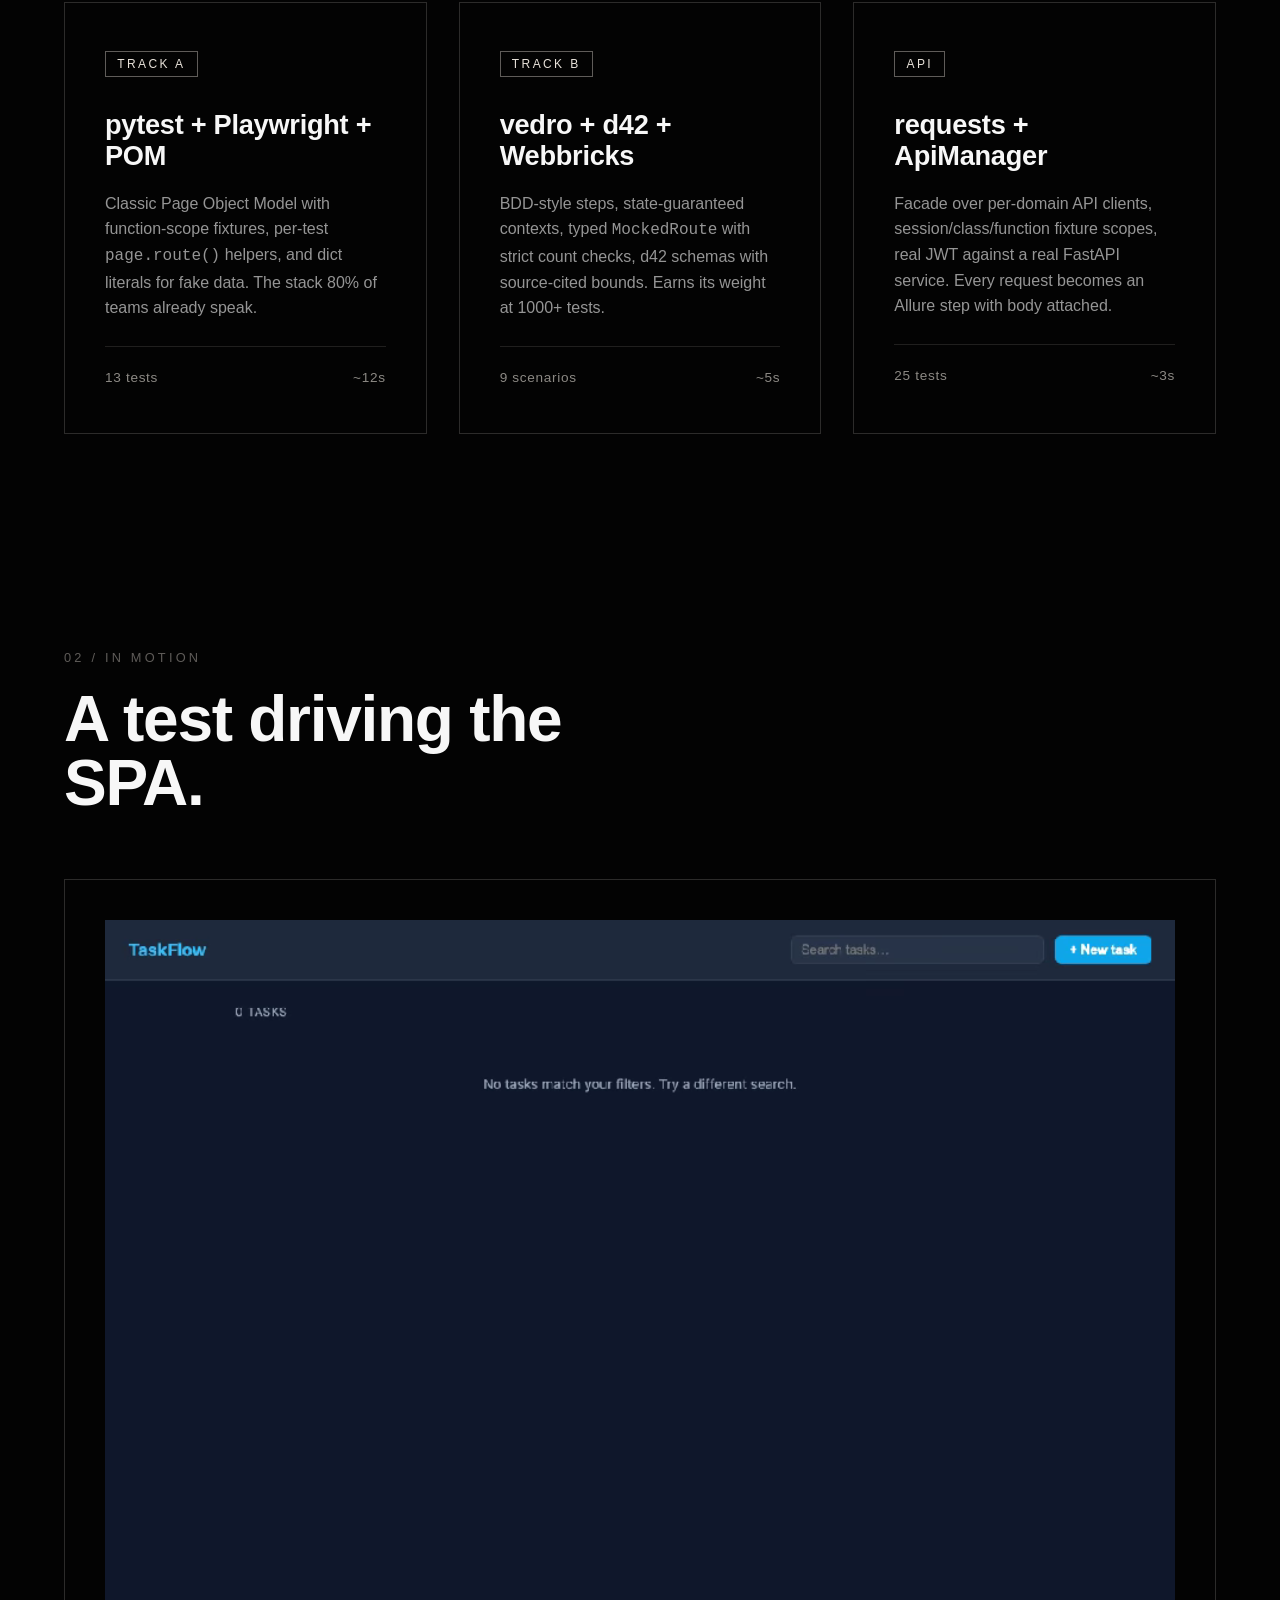
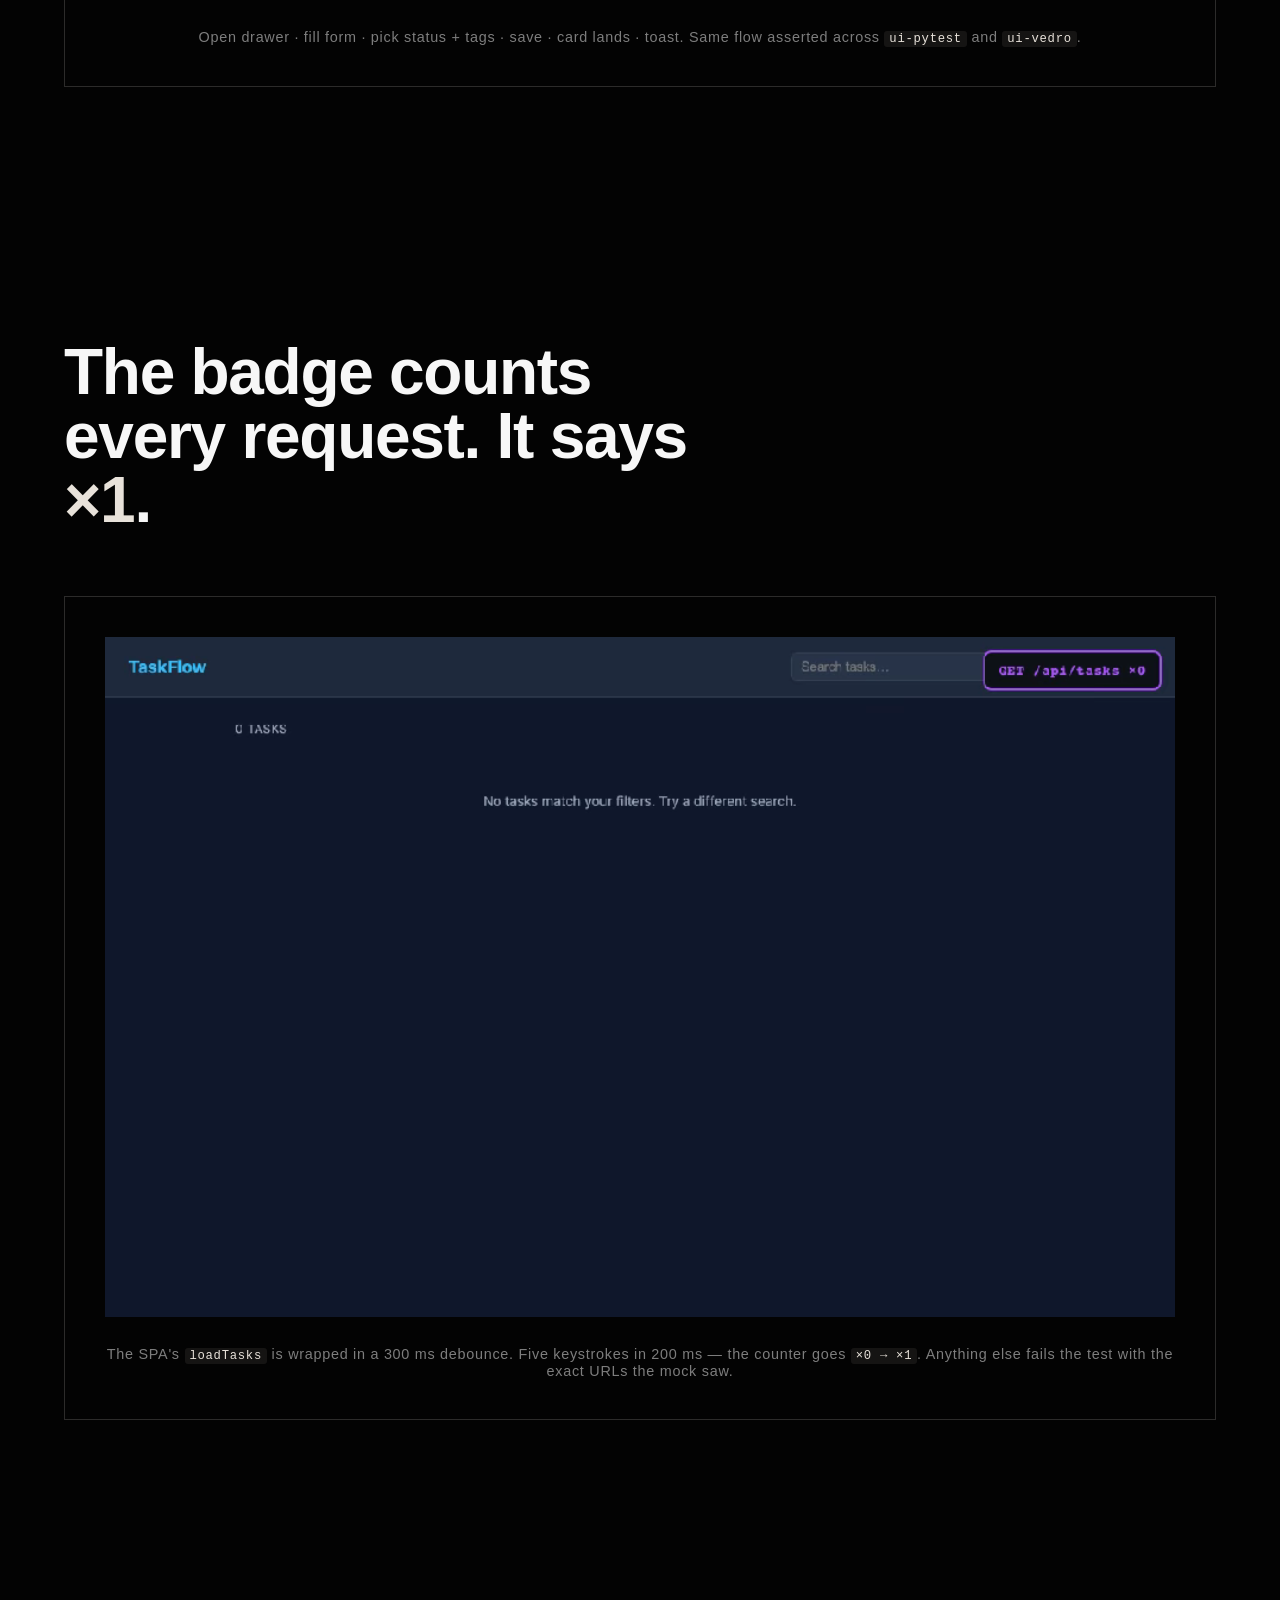
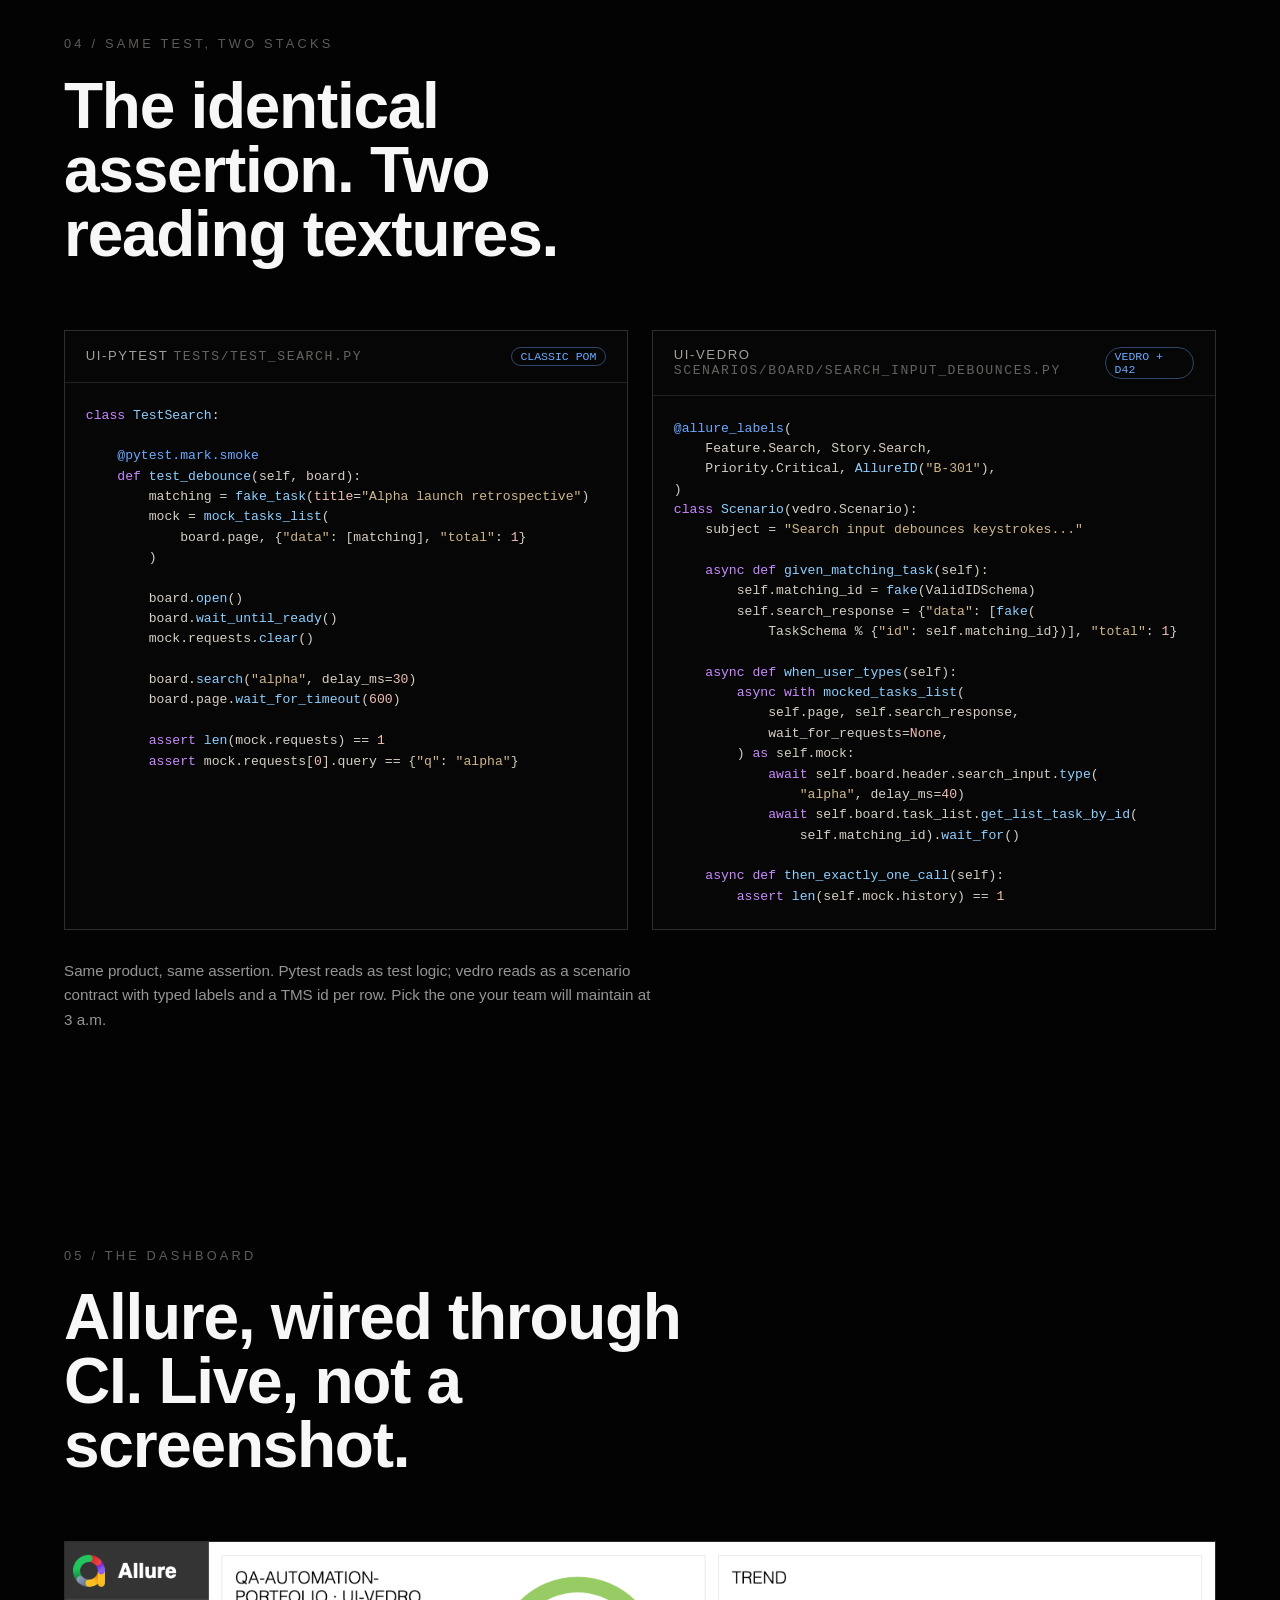
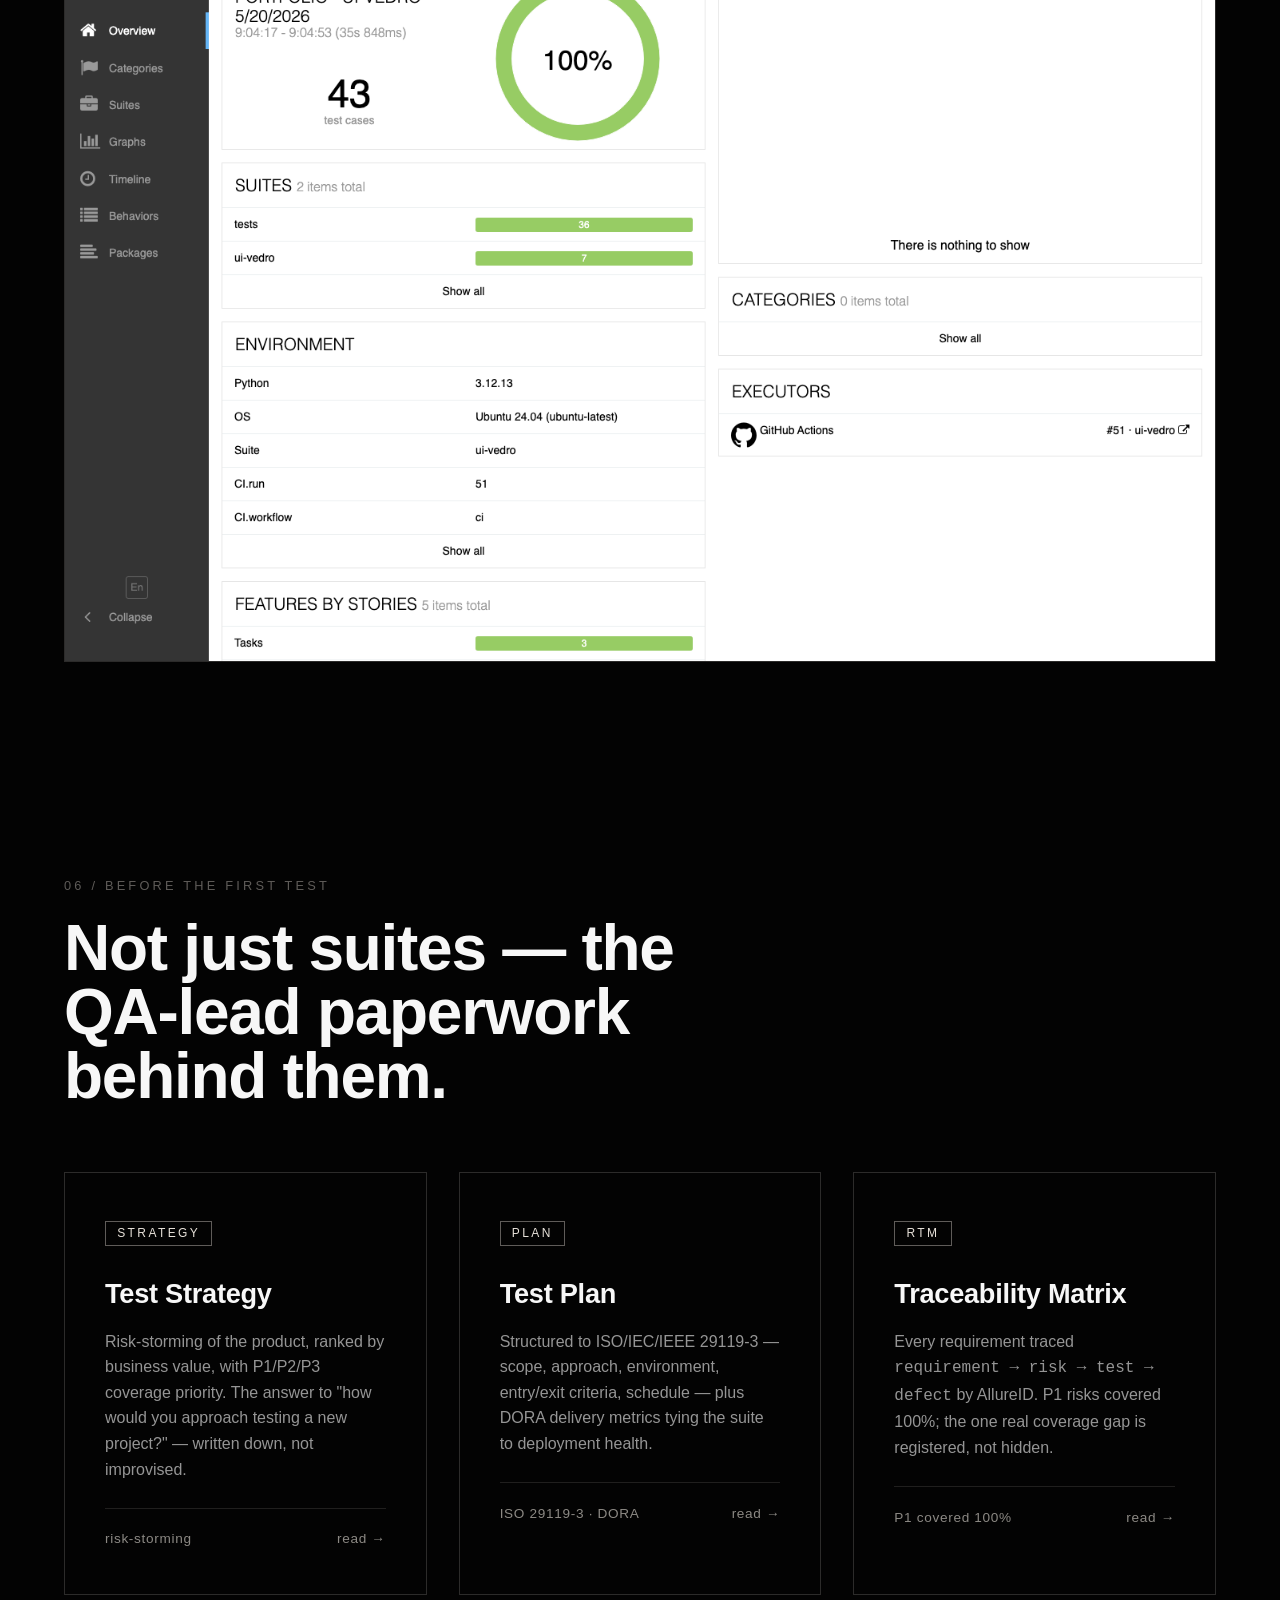
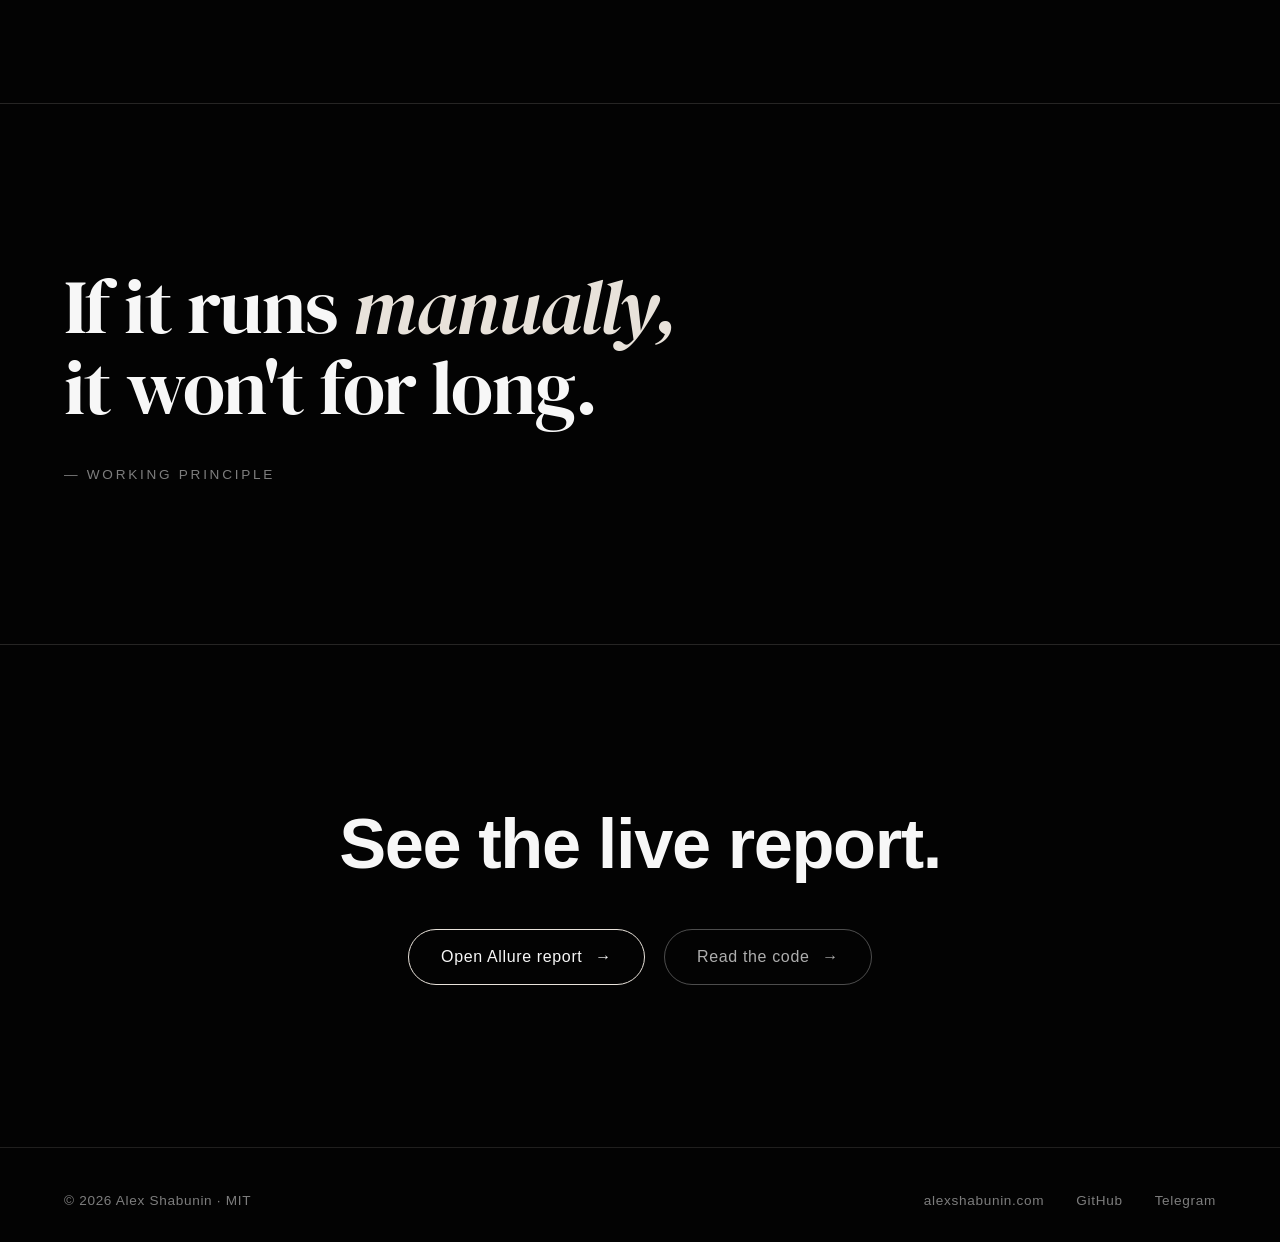
==== commit 811e77ed: "fix(app): close GAP-01 — client title validation mirrors the API - app.js: enforce 120-char ceiling " ====
--- a/docs/landing/index.html
+++ b/docs/landing/index.html
@@ -444,7 +444,7 @@
 <section style="padding-top:0;padding-bottom:0;">
   <div class="stats">
     <div class="stat reveal">
-      <div class="stat-num">43</div>
+      <div class="stat-num">47</div>
       <div class="stat-label">tests &nbsp;·&nbsp; passing</div>
     </div>
     <div class="stat reveal">
@@ -473,7 +473,7 @@
       <p>Classic Page Object Model with function-scope fixtures, per-test
       <code>page.route()</code> helpers, and dict literals for fake data. The
       stack 80% of teams already speak.</p>
-      <div class="meta"><span>11 tests</span><span>~12s</span></div>
+      <div class="meta"><span>13 tests</span><span>~12s</span></div>
     </div>
     <div class="stack-card reveal">
       <span class="badge">Track B</span>
@@ -481,7 +481,7 @@
       <p>BDD-style steps, state-guaranteed contexts, typed
       <code>MockedRoute</code> with strict count checks, d42 schemas with
       source-cited bounds. Earns its weight at 1000+ tests.</p>
-      <div class="meta"><span>7 scenarios</span><span>~5s</span></div>
+      <div class="meta"><span>9 scenarios</span><span>~5s</span></div>
     </div>
     <div class="stack-card reveal">
       <span class="badge">API</span>
@@ -603,7 +603,7 @@
   <div class="section-num reveal">05 / The dashboard</div>
   <h2 class="section-title reveal">Allure, wired through CI. Live, not a screenshot.</h2>
   <a class="bigshot reveal" href="./report/">
-    <img src="../img/allure-overview.png" alt="Allure dashboard — 43 tests, 100% pass" />
+    <img src="../img/allure-overview.png" alt="Allure dashboard — 47 tests, 100% pass" />
   </a>
 </section>
 
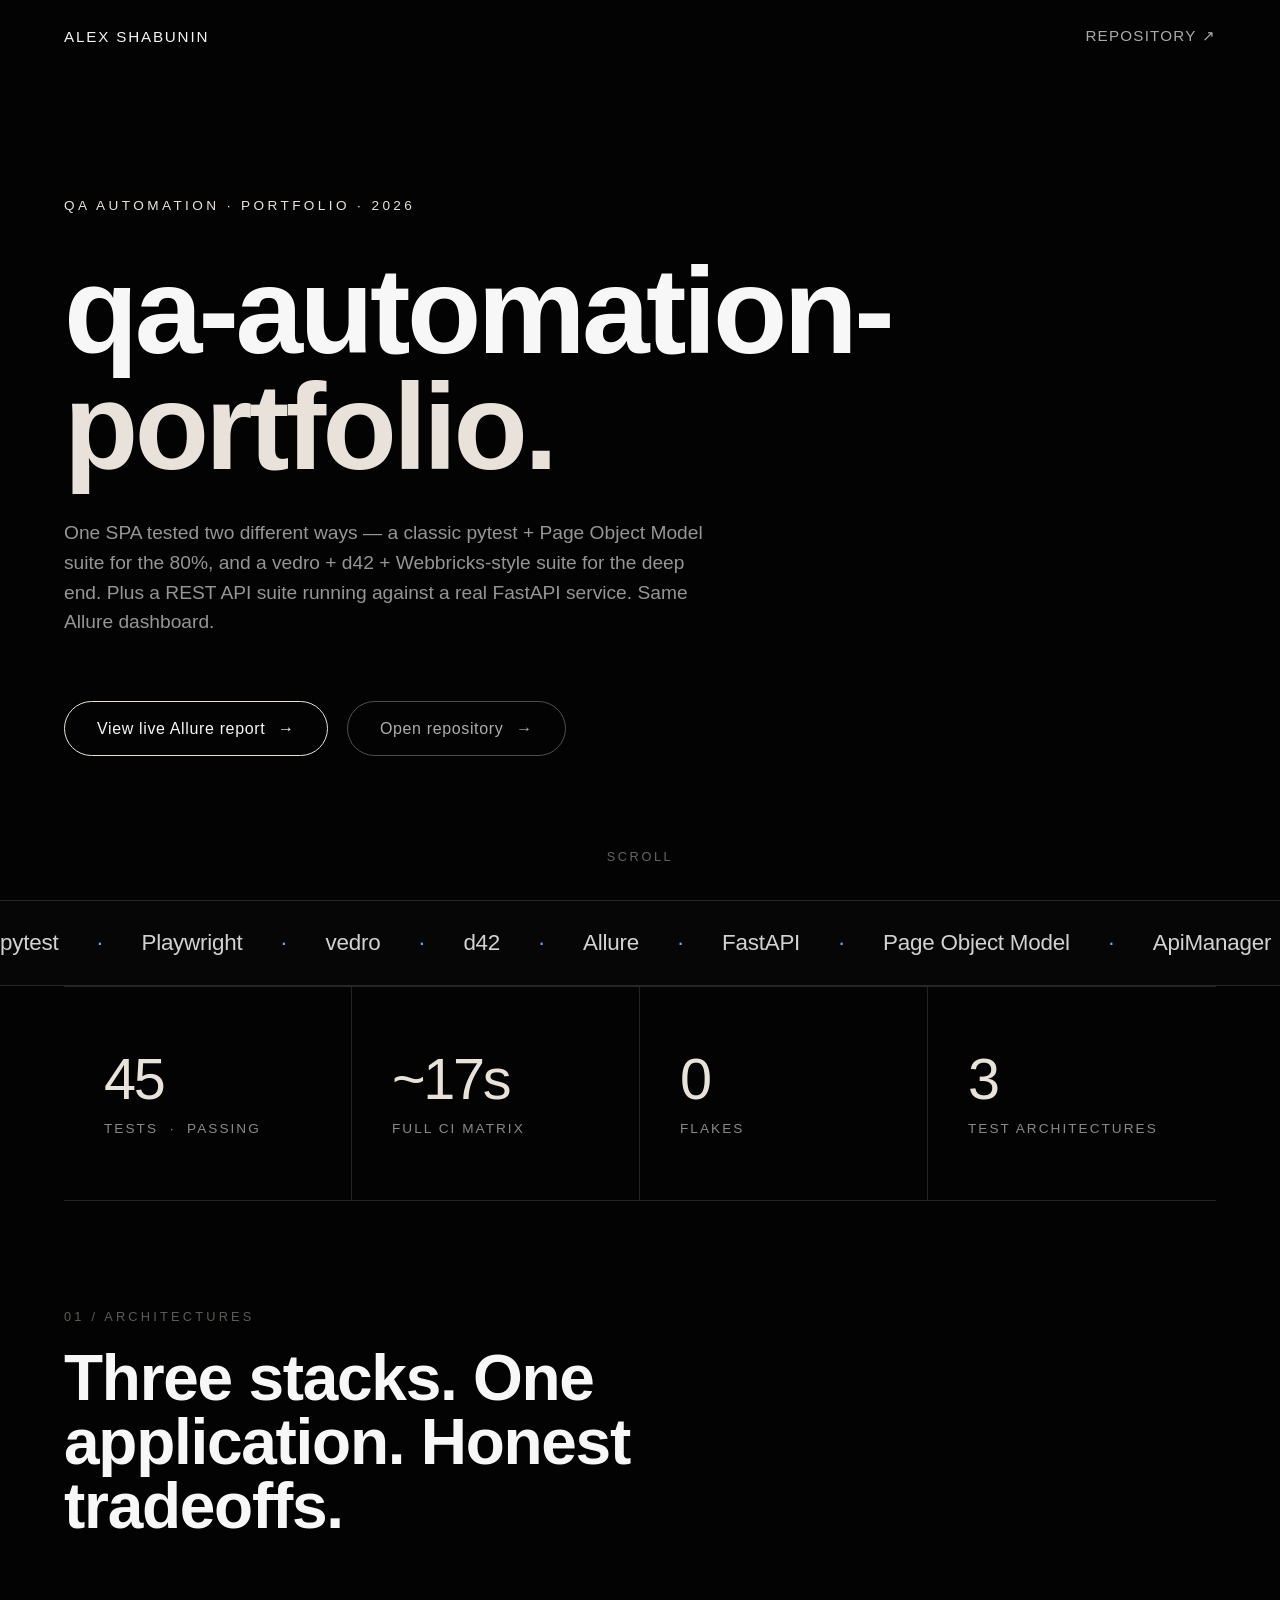
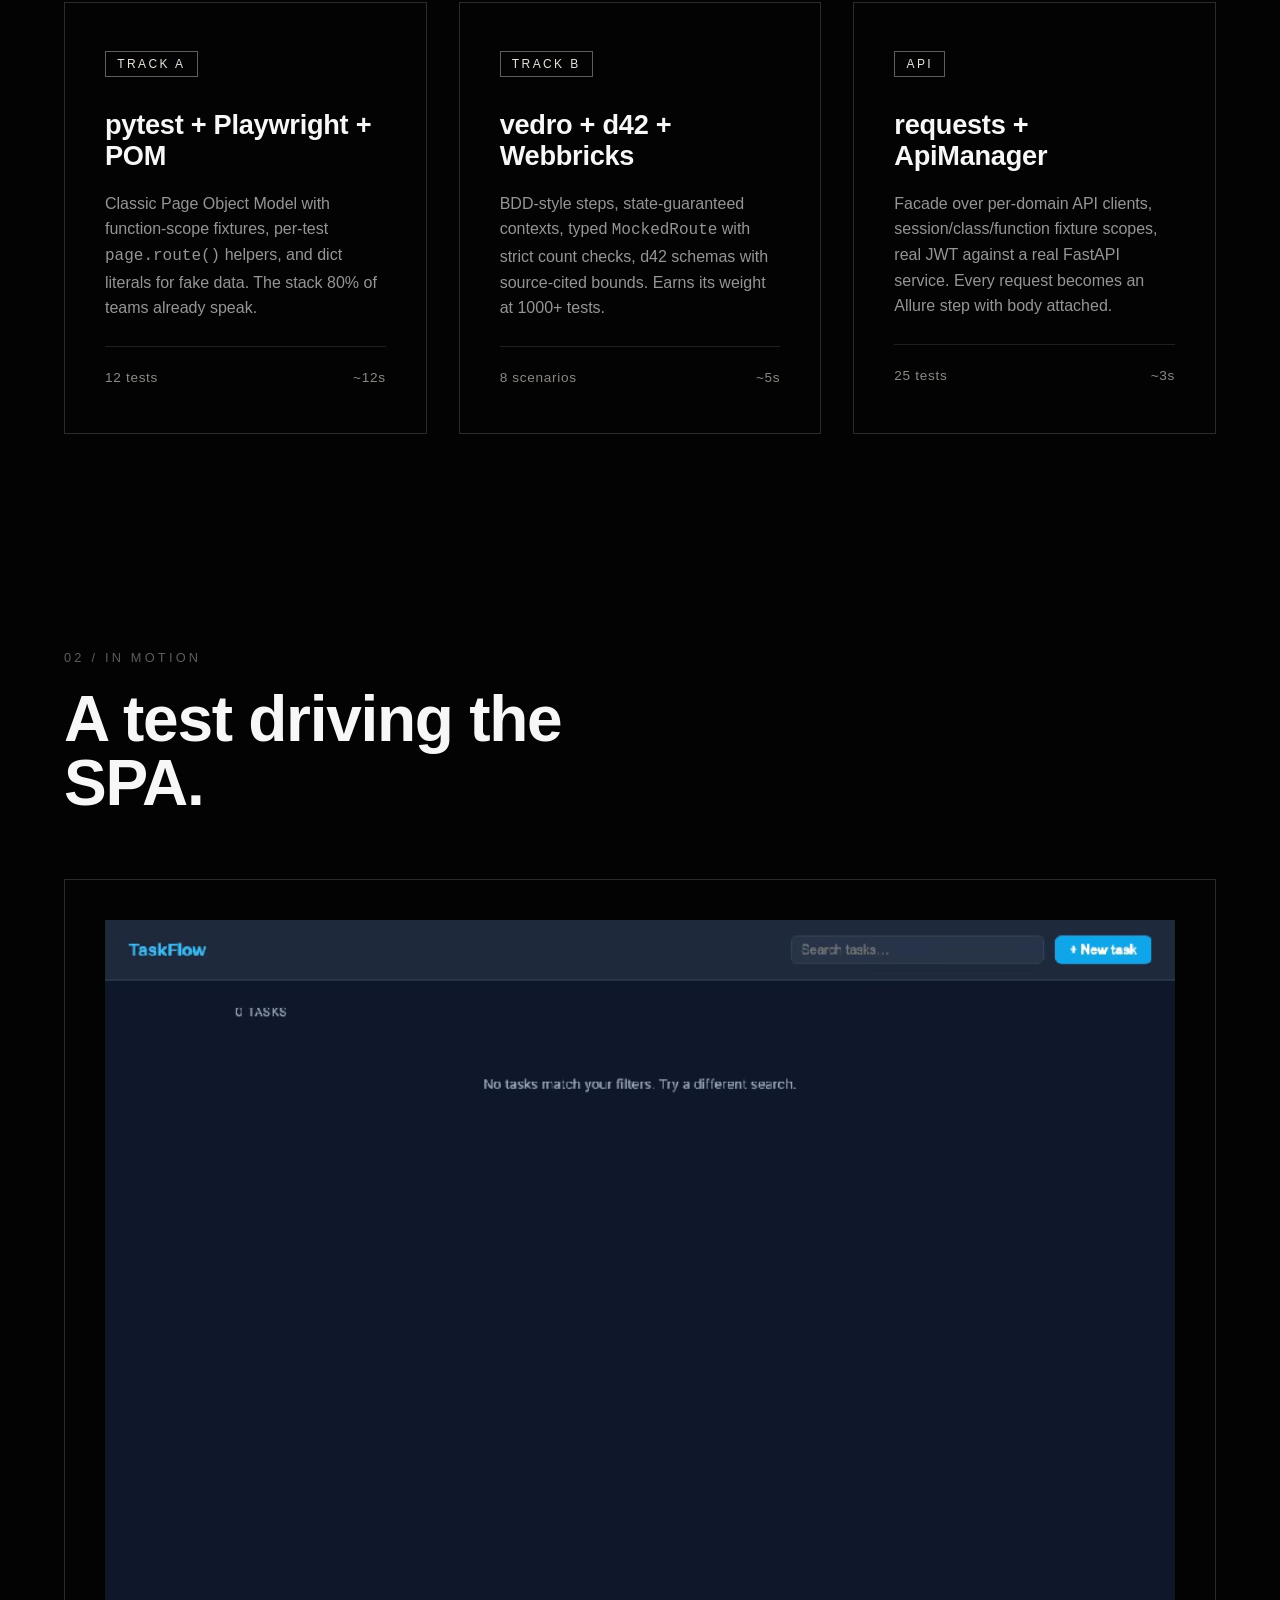
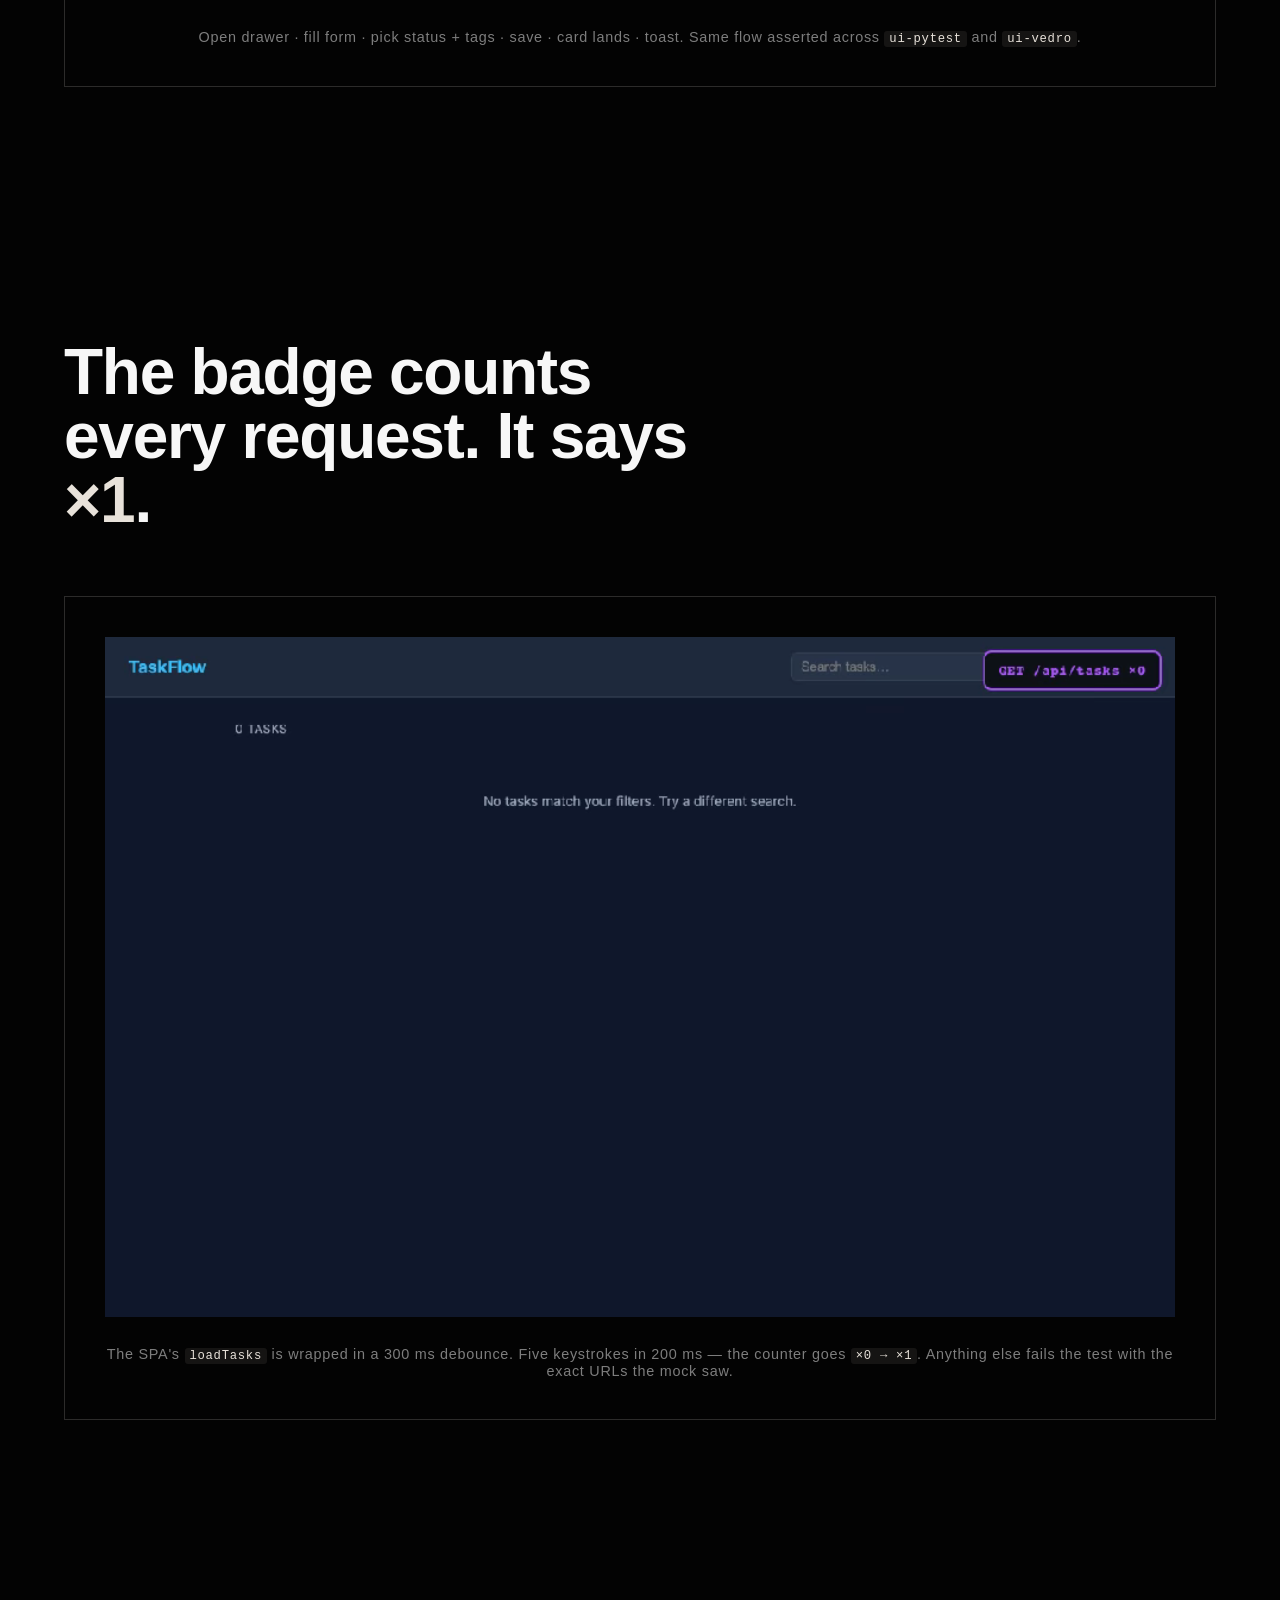
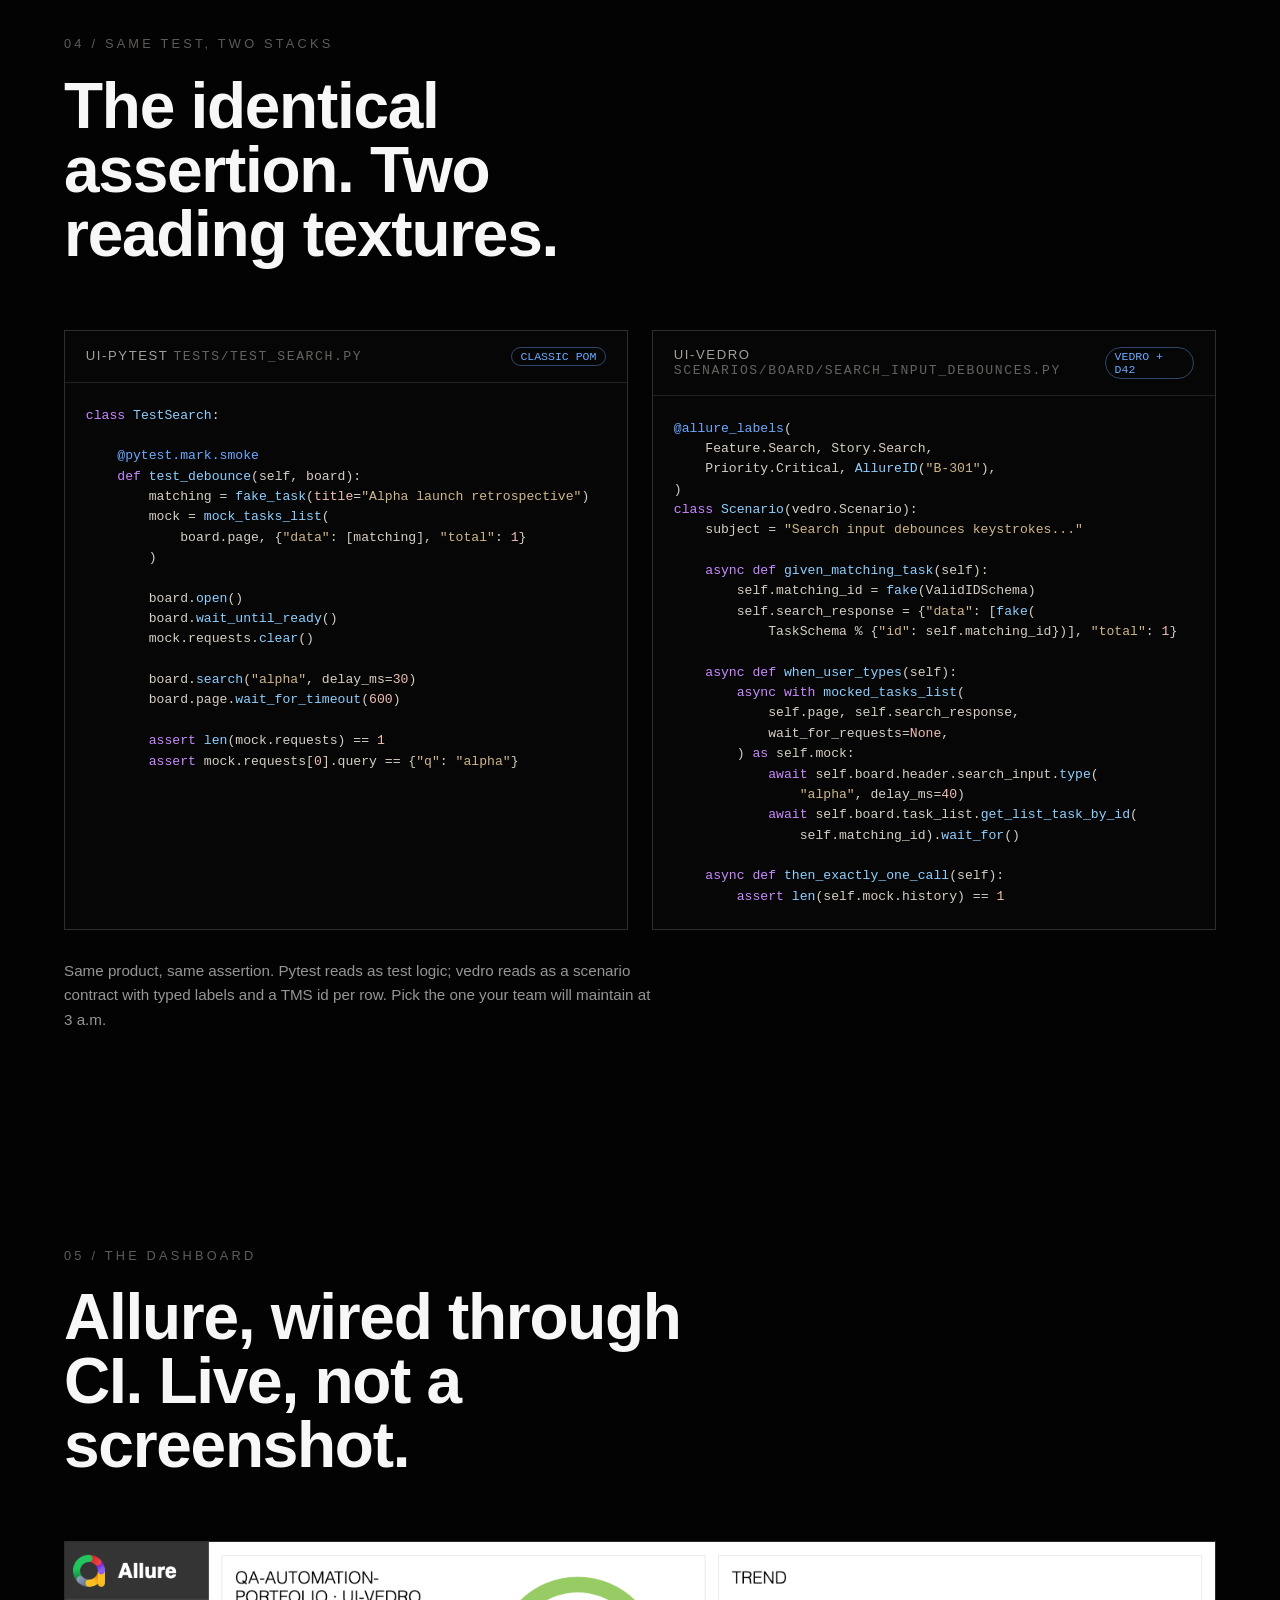
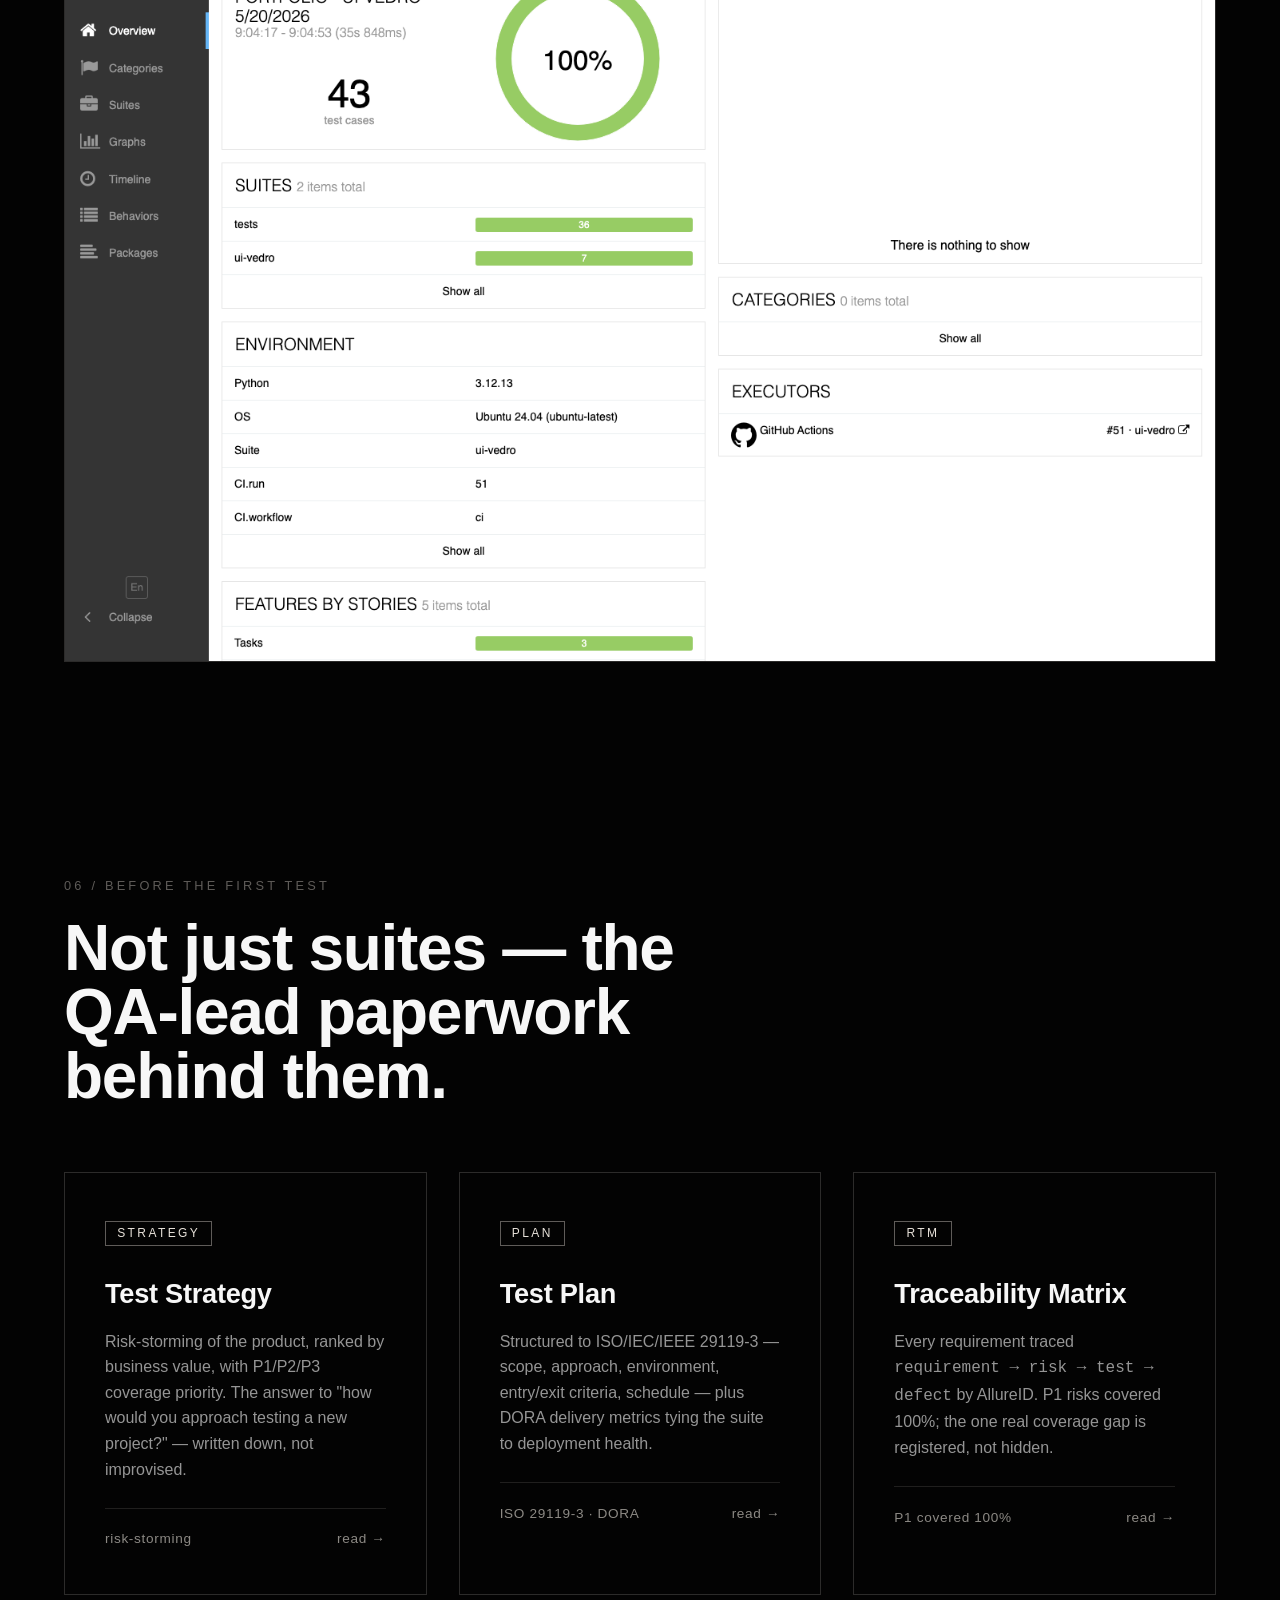
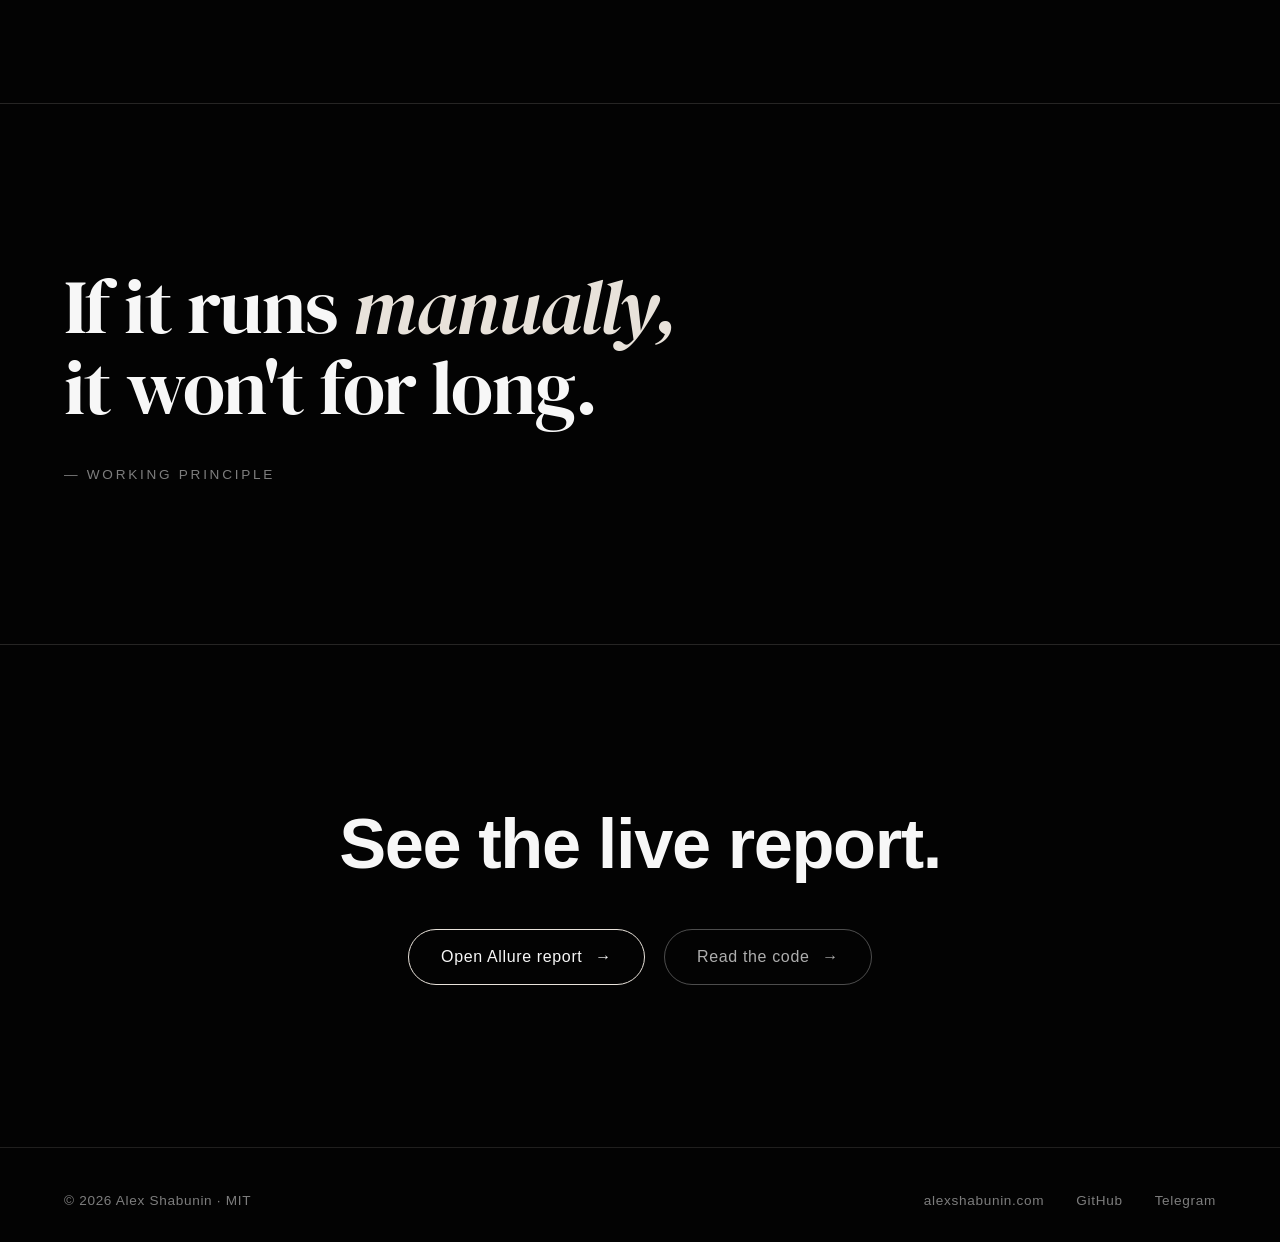
==== commit 27badaf5: "fix(tests): drop unreachable 'too long' case — maxlength=120 already holds it CI caught it: Playwrig" ====
--- a/docs/landing/index.html
+++ b/docs/landing/index.html
@@ -444,7 +444,7 @@
 <section style="padding-top:0;padding-bottom:0;">
   <div class="stats">
     <div class="stat reveal">
-      <div class="stat-num">47</div>
+      <div class="stat-num">45</div>
       <div class="stat-label">tests &nbsp;·&nbsp; passing</div>
     </div>
     <div class="stat reveal">
@@ -473,7 +473,7 @@
       <p>Classic Page Object Model with function-scope fixtures, per-test
       <code>page.route()</code> helpers, and dict literals for fake data. The
       stack 80% of teams already speak.</p>
-      <div class="meta"><span>13 tests</span><span>~12s</span></div>
+      <div class="meta"><span>12 tests</span><span>~12s</span></div>
     </div>
     <div class="stack-card reveal">
       <span class="badge">Track B</span>
@@ -481,7 +481,7 @@
       <p>BDD-style steps, state-guaranteed contexts, typed
       <code>MockedRoute</code> with strict count checks, d42 schemas with
       source-cited bounds. Earns its weight at 1000+ tests.</p>
-      <div class="meta"><span>9 scenarios</span><span>~5s</span></div>
+      <div class="meta"><span>8 scenarios</span><span>~5s</span></div>
     </div>
     <div class="stack-card reveal">
       <span class="badge">API</span>
@@ -603,7 +603,7 @@
   <div class="section-num reveal">05 / The dashboard</div>
   <h2 class="section-title reveal">Allure, wired through CI. Live, not a screenshot.</h2>
   <a class="bigshot reveal" href="./report/">
-    <img src="../img/allure-overview.png" alt="Allure dashboard — 47 tests, 100% pass" />
+    <img src="../img/allure-overview.png" alt="Allure dashboard — 45 tests, 100% pass" />
   </a>
 </section>
 
